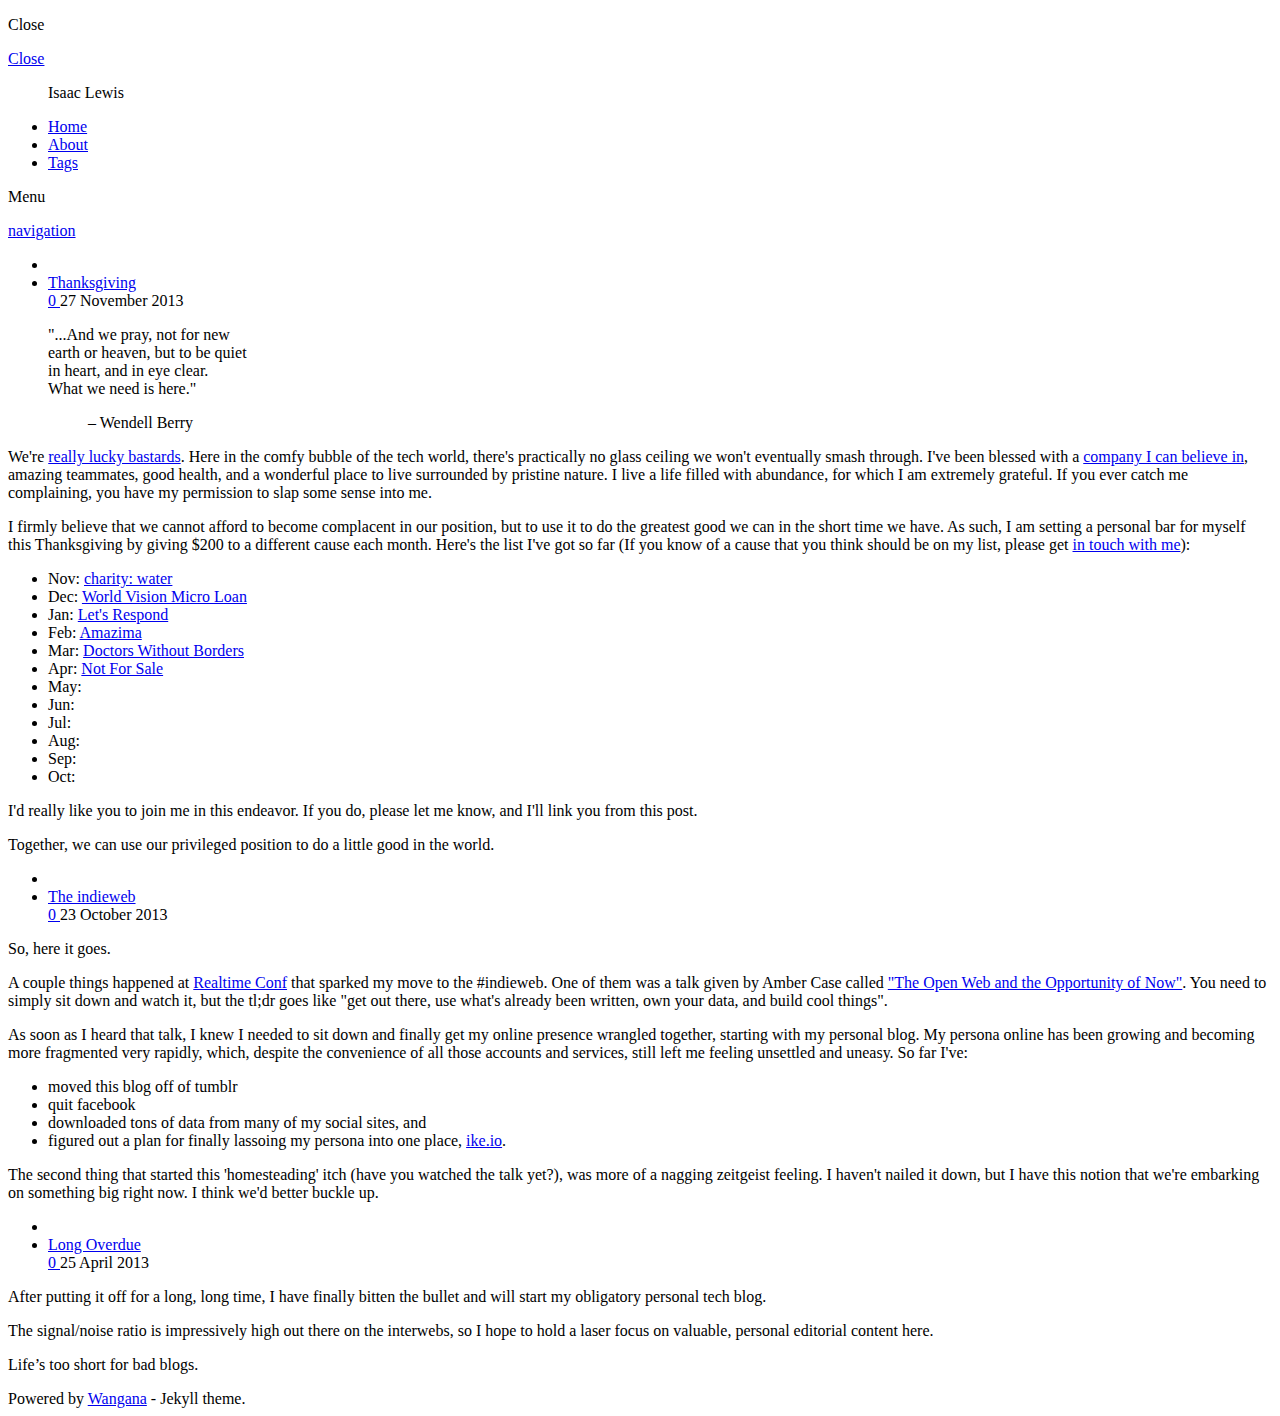
==== index.html @ d71d5606 "initial blog commit" ====
<!DOCTYPE html>
<html lang="en">
    <head>
        <meta charset="utf-8">
        <meta http-equiv="X-UA-Compatible" content="IE=edge,chrome=1">
        <title>Ike.io </title>
        <meta name="viewport" content="width=device-width, initial-scale=1">
        <link rel="alternate" type="application/atom+xml" title="Ike.io" href="http://ike.io/feed.xml">

        <meta name="description" content="nadjetey's blog on wangana - jekyll theme" />

        
        <meta name="keywords" content="nadjetey, jekyll, wangana">
        

        <link rel="icon" type="image/png" href="http://ike.io/favicon.png">

        <!-- Custom CSS -->
        <link rel="stylesheet" href="/assets/css/main.css">
        <link href='http://fonts.googleapis.com/css?family=Poly:400,400italic' rel='stylesheet' type='text/css'>

        <!-- JQuery -->
        <script src="http://ike.io/assets/js/jquery-1.10.2.js"></script>

        <!-- HTML5 Shim and Respond.js IE8 support of HTML5 elements and media queries -->
        <!-- WARNING: Respond.js doesn't work if you view the page via file:// -->
        <!--[if lt IE 9]>
          <script src="https://oss.maxcdn.com/libs/html5shiv/3.7.0/html5shiv.js"></script>
          <script src="https://oss.maxcdn.com/libs/respond.js/1.4.2/respond.min.js"></script>
        <![endif]-->
    </head>
<body>

<main id="main">
    <span class="statusbar"></span>

    <!-- Wrap all page content here -->
    <div id="wrap">
        <div id="main-content" class="container">
            <div class="row row-offcanvas row-offcanvas-left">
                <!-- side bar -->
                <nav id="nav" role="navigation" class="col-sm-2 sidebar-offcanvas">
                    <header id="menu" role="banner">
                        <p class="menu-title">Close</p>
                        <a href="#nav" class="close-btn">Close</a>
                    </header>

                    <ul class="sidebar" >
                        <div class="top-nav">
                            <span>
                                <a class="link" href="https://twitter.com/_crossdiver">
                                    <i class="fa fa-twitter"></i>
                                </a>
                                <a class="link" href="https://github.com/ike">
                                    <i class="fa fa-github-square"></i>
                                </a>
                                <a class="link" href="http://ike.io/feed.xml">
                                    <i class="fa fa-rss"></i>
                                </a>
                            </span>
                        </div>
                        <p class="separator">Isaac Lewis</p>
                        <li><a href="/">Home</a></li>
                        <li><a href="http://ike.io/about.html">About</a></li>
                        <li><a href="http://ike.io/tags.html">Tags</a></li>
                    </ul>
                </nav>
                <header id="menu" role="banner">
                    <p class="menu-title">Menu</p>
                    <a href="#nav" class="menu-btn">navigation</a>
                </header>
                <!-- Content -->
                <div class="content col-sm-10">
                    <div class="row">
                        <div class="col-sm-12">
    <div class="posts">
        
        <div class="post-li">
            <div class="col-sm-8">
                <ul class="postlist-block">
                    <li>
                    <li><a class="postlist-title" href="/2013/thanksgiving/">Thanksgiving</a></li>
                    
                        <a class="postlist-meta pull-right comments-meta" href="/2013/thanksgiving/#disqus_thread">0 <i class="fa fa-comments-o fa-lg"></i></a></li>
                        <time class="timeago postlist-meta" datetime="Wednesday 27 November 2013">27 November 2013</time>
                    
                </ul>
            </div>

            <div class="col-sm-12">
                <blockquote>
<p>&quot;...And we pray, not for new<br>
earth or heaven, but to be quiet<br>
in heart, and in eye clear.<br>
What we need is here.&quot;  </p>

<blockquote>
<p>– Wendell Berry</p>
</blockquote>
</blockquote>

<p>We&#39;re <a href="https://vimeo.com/52639927">really lucky bastards</a>. Here in the comfy bubble of the tech world, there&#39;s practically no glass ceiling we won&#39;t eventually smash through. I&#39;ve been blessed with a <a href="http://andyet.com">company I can believe in</a>, amazing teammates, good health, and a wonderful place to live surrounded by pristine nature. I live a life filled with abundance, for which I am extremely grateful. If you ever catch me complaining, you have my permission to slap some sense into me.</p>

<p>I firmly believe that we cannot afford to become complacent in our position, but to use it to do the greatest good we can in the short time we have. As such, I am setting a personal bar for myself this Thanksgiving by giving $200 to a different cause each month. Here&#39;s the list I&#39;ve got so far (If you know of a cause that you think should be on my list, please get <a href="/">in touch with me</a>):</p>

<ul>
<li>Nov: <a href="http://www.charitywater.org/">charity: water</a></li>
<li>Dec: <a href="http://donate.worldvision.org/OA_HTML/xxwv2MicroLoan.jsp?go=micro&amp;">World Vision Micro Loan</a></li>
<li>Jan: <a href="http://www.letsrespond.com/">Let&#39;s Respond</a></li>
<li>Feb: <a href="http://www.amazima.org/">Amazima</a></li>
<li>Mar: <a href="http://www.doctorswithoutborders.org/">Doctors Without Borders</a></li>
<li>Apr: <a href="http://www.notforsalecampaign.org/">Not For Sale</a></li>
<li>May:</li>
<li>Jun:</li>
<li>Jul:</li>
<li>Aug:</li>
<li>Sep:</li>
<li>Oct:</li>
</ul>

<p>I&#39;d really like you to join me in this endeavor. If you do, please let me know, and I&#39;ll link you from this post.</p>

<p>Together, we can use our privileged position to do a little good in the world.</p>

            </div>
        </div>
        
        <div class="post-li">
            <div class="col-sm-8">
                <ul class="postlist-block">
                    <li>
                    <li><a class="postlist-title" href="/2013/the-indieweb/">The indieweb</a></li>
                    
                        <a class="postlist-meta pull-right comments-meta" href="/2013/the-indieweb/#disqus_thread">0 <i class="fa fa-comments-o fa-lg"></i></a></li>
                        <time class="timeago postlist-meta" datetime="Wednesday 23 October 2013">23 October 2013</time>
                    
                </ul>
            </div>

            <div class="col-sm-12">
                <p>So, here it goes.</p>

<p>A couple things happened at <a href="http://realtimeconf.com">Realtime Conf</a> that sparked my move to the #indieweb. One of them was a talk given by Amber Case called <a href="http://caseorganic.com/notes/2013/10/22/2/realtimeconf-indieweb-ownyourdata">&quot;The Open Web and the Opportunity of Now&quot;</a>. You need to simply sit down and watch it, but the tl;dr goes like &quot;get out there, use what&#39;s already been written, own your data, and build cool things&quot;.</p>

<p>As soon as I heard that talk, I knew I needed to sit down and finally get my online presence wrangled together, starting with my personal blog. My persona online has been growing and becoming more fragmented very rapidly, which, despite the convenience of all those accounts and services, still left me feeling unsettled and uneasy. So far I&#39;ve:</p>

<ul>
<li>moved this blog off of tumblr</li>
<li>quit facebook</li>
<li>downloaded tons of data from many of my social sites, and</li>
<li>figured out a plan for finally lassoing my persona into one place, <a href="http://ike.io">ike.io</a>.</li>
</ul>

<p>The second thing that started this &#39;homesteading&#39; itch (have you watched the talk yet?), was more of a nagging zeitgeist feeling. I haven&#39;t nailed it down, but I have this notion that we&#39;re embarking on something big right now. I think we&#39;d better buckle up.</p>

            </div>
        </div>
        
        <div class="post-li">
            <div class="col-sm-8">
                <ul class="postlist-block">
                    <li>
                    <li><a class="postlist-title" href="/2013/long-overdue/">Long Overdue</a></li>
                    
                        <a class="postlist-meta pull-right comments-meta" href="/2013/long-overdue/#disqus_thread">0 <i class="fa fa-comments-o fa-lg"></i></a></li>
                        <time class="timeago postlist-meta" datetime="Thursday 25 April 2013">25 April 2013</time>
                    
                </ul>
            </div>

            <div class="col-sm-12">
                <p>After putting it off for a long, long time, I have finally bitten the bullet and will start my obligatory personal tech blog.</p>

<p>The signal/noise ratio is impressively high out there on the interwebs, so I hope to hold a laser focus on valuable, personal editorial content here.</p>

<p>Life’s too short for bad blogs.</p>

            </div>
        </div>
        
    </div>
</div>

<script>
    $(".post-li .postlist-detail-indicator").click(function() {
        var preview = $(this);
        preview.text(preview.text()=='Expand +'?'Collapse -':'Expand +');

        $(this).closest(".post-li").find(".postlist-detail").toggle("slow", function() {});
    });
</script>
                    </div>
                </div>
            </div>
        </div>
        <footer class="footer text-center postlist-meta">
            Powered by <a class="link" href="https://github.com/nadjetey/wangana">Wangana</a> - Jekyll theme.
        </footer>
    </div>
</main>
        <!-- Other JavaScripts -->
<script src="http://ike.io/assets/js/bootstrap.min.js"></script>      
<script>  
    (function(i, s, o, g, r, a, m) {
    i['GoogleAnalyticsObject'] = r;
    i[r] = i[r] || function() {
        (i[r].q = i[r].q || []).push(arguments)
    }, i[r].l = 1 * new Date();
    a = s.createElement(o),
            m = s.getElementsByTagName(o)[0];
    a.async = 1;
    a.src = g;
    m.parentNode.insertBefore(a, m)
})(window, document, 'script', '//www.google-analytics.com/analytics.js', 'ga');

ga('create', '', '');
ga('send', 'pageview');
    


/* * * CONFIGURATION VARIABLES: EDIT BEFORE PASTING INTO YOUR WEBPAGE * * */
var disqus_shortname = 'ike-io'; // required: replace example with your forum shortname

/* * * DON'T EDIT BELOW THIS LINE * * */
(function () {
    var s = document.createElement('script'); s.async = true;
    s.type = 'text/javascript';
    s.src = '//' + disqus_shortname + '.disqus.com/count.js';
    (document.getElementsByTagName('HEAD')[0] || document.getElementsByTagName('BODY')[0]).appendChild(s);
}());
    $(document).ready(function() {
    $('.menu-btn').click(function() {
        $('.row-offcanvas').toggleClass('active');
    });
    $('.close-btn').click(function() {
        $('.row-offcanvas').toggleClass('active');
    });
});
</script>       

    </body>
</html>
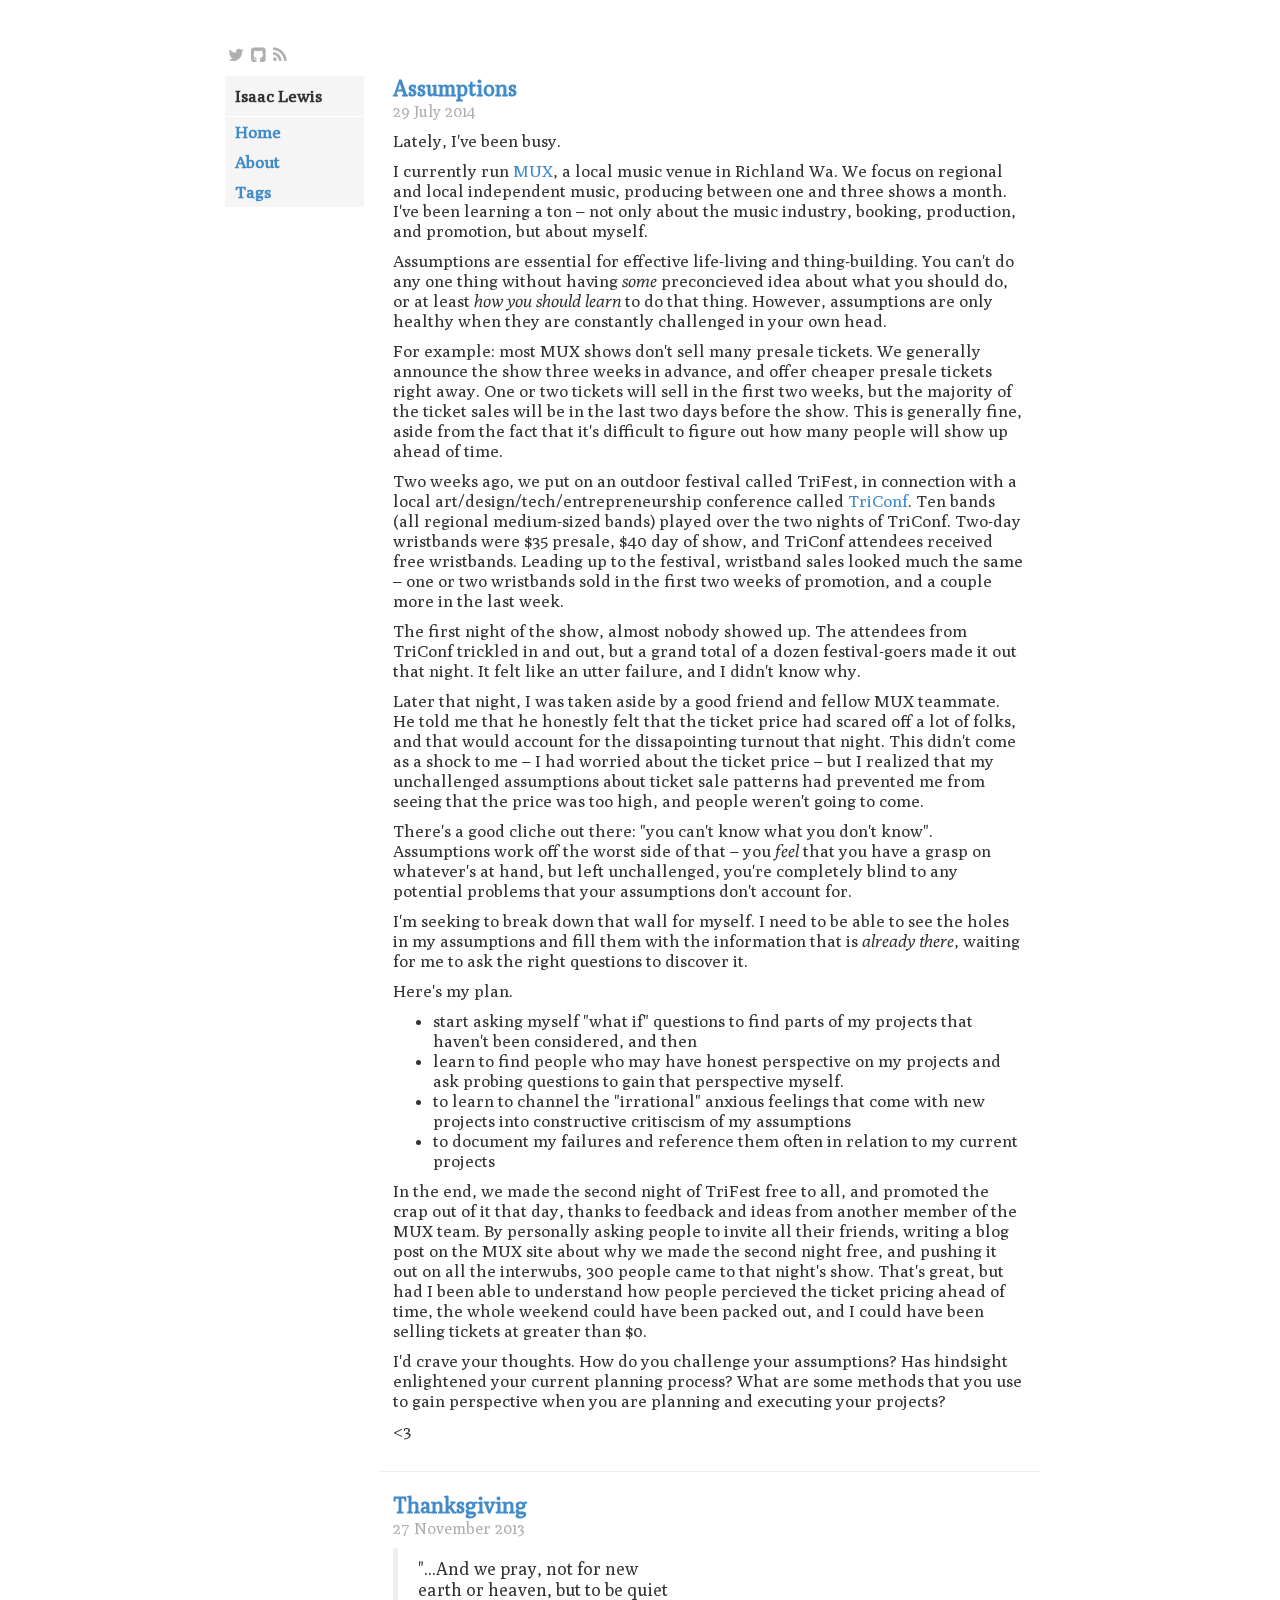
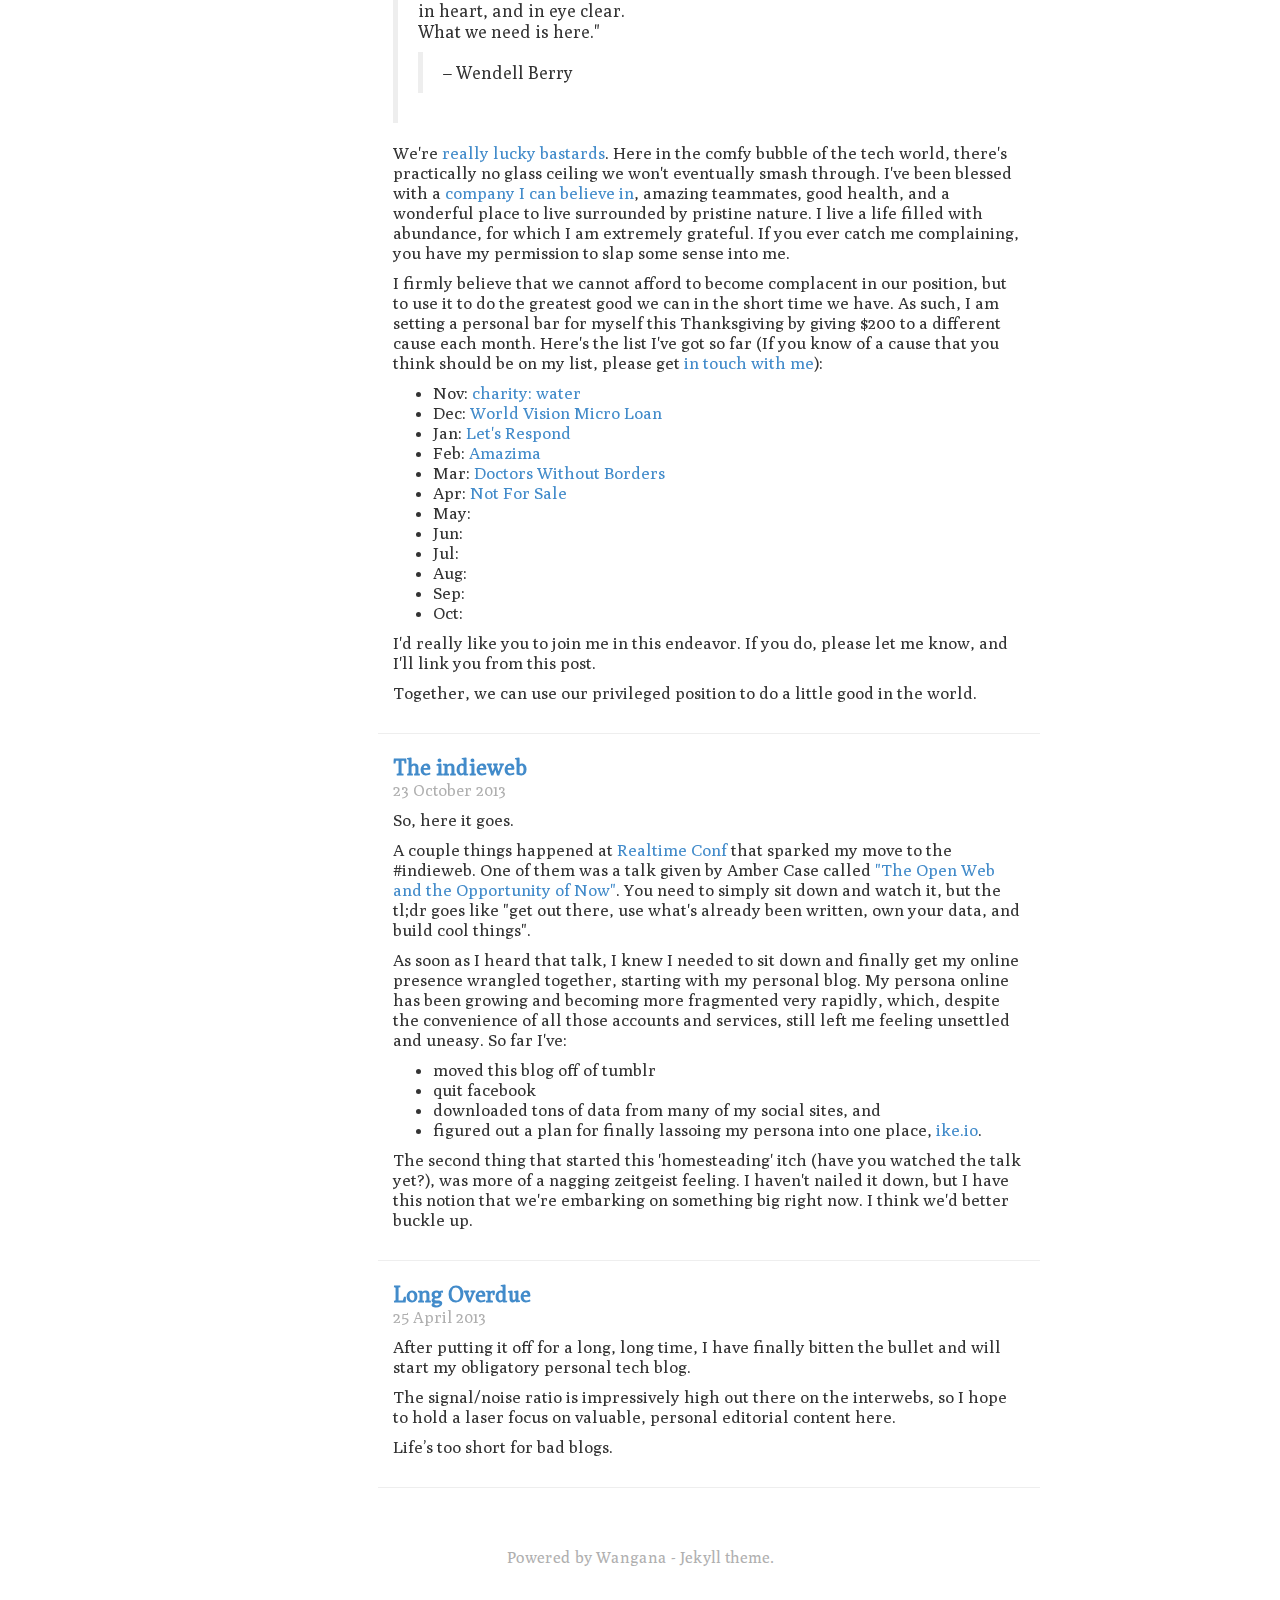
==== commit e1bbe571: "assumptions post; comments" ====
--- a/index.html
+++ b/index.html
@@ -79,6 +79,55 @@
             <div class="col-sm-8">
                 <ul class="postlist-block">
                     <li>
+                    <li><a class="postlist-title" href="/2014/challenging-our-assumptions/">Assumptions</a></li>
+                    
+                        <a class="postlist-meta pull-right comments-meta" href="/2014/challenging-our-assumptions/#disqus_thread">0 <i class="fa fa-comments-o fa-lg"></i></a></li>
+                        <time class="timeago postlist-meta" datetime="Tuesday 29 July 2014">29 July 2014</time>
+                    
+                </ul>
+            </div>
+
+            <div class="col-sm-12">
+                <p>Lately, I&#39;ve been busy.</p>
+
+<p>I currently run <a href="http://mux.tc">MUX</a>, a local music venue in Richland Wa. We focus on regional and local independent music, producing between one and three shows a month. I&#39;ve been learning a ton – not only about the music industry, booking, production, and promotion, but about myself. </p>
+
+<p>Assumptions are essential for effective life-living and thing-building. You can&#39;t do any one thing without having <em>some</em> preconcieved idea about what you should do, or at least <em>how you should learn</em> to do that thing. However, assumptions are only healthy when they are constantly challenged in your own head. </p>
+
+<p>For example: most MUX shows don&#39;t sell many presale tickets. We generally announce the show three weeks in advance, and offer cheaper presale tickets right away. One or two tickets will sell in the first two weeks, but the majority of the ticket sales will be in the last two days before the show. This is generally fine, aside from the fact that it&#39;s difficult to figure out how many people will show up ahead of time.</p>
+
+<p>Two weeks ago, we put on an outdoor festival called TriFest, in connection with a local art/design/tech/entrepreneurship conference called <a href="http://triconf.com">TriConf</a>. Ten bands (all regional medium-sized bands) played over the two nights of TriConf. Two-day wristbands were $35 presale, $40 day of show, and TriConf attendees received free wristbands. Leading up to the festival, wristband sales looked much the same – one or two wristbands sold in the first two weeks of promotion, and a couple more in the last week.</p>
+
+<p>The first night of the show, almost nobody showed up. The attendees from TriConf trickled in and out, but a grand total of a dozen festival-goers made it out that night. It felt like an utter failure, and I didn&#39;t know why.</p>
+
+<p>Later that night, I was taken aside by a good friend and fellow MUX teammate. He told me that he honestly felt that the ticket price had scared off a lot of folks, and that would account for the dissapointing turnout that night. This didn&#39;t come as a shock to me – I had worried about the ticket price – but I realized that my unchallenged assumptions about ticket sale patterns had prevented me from seeing that the price was too high, and people weren&#39;t going to come.</p>
+
+<p>There&#39;s a good cliche out there: &quot;you can&#39;t know what you don&#39;t know&quot;. Assumptions work off the worst side of that – you <em>feel</em> that you have a grasp on whatever&#39;s at hand, but left unchallenged, you&#39;re completely blind to any potential problems that your assumptions don&#39;t account for.</p>
+
+<p>I&#39;m seeking to break down that wall for myself. I need to be able to see the holes in my assumptions and fill them with the information that is <em>already there</em>, waiting for me to ask the right questions to discover it.</p>
+
+<p>Here&#39;s my plan.</p>
+
+<ul>
+<li>start asking myself &quot;what if&quot; questions to find parts of my projects that haven&#39;t been considered, and then</li>
+<li>learn to find people who may have honest perspective on my projects and ask probing questions to gain that perspective myself.</li>
+<li>to learn to channel the &quot;irrational&quot; anxious feelings that come with new projects into constructive critiscism of my assumptions</li>
+<li>to document my failures and reference them often in relation to my current projects</li>
+</ul>
+
+<p>In the end, we made the second night of TriFest free to all, and promoted the crap out of it that day, thanks to feedback and ideas from another member of the MUX team. By personally asking people to invite all their friends, writing a blog post on the MUX site about why we made the second night free, and pushing it out on all the interwubs, 300 people came to that night&#39;s show. That&#39;s great, but had I been able to understand how people percieved the ticket pricing ahead of time, the whole weekend could have been packed out, and I could have been selling tickets at greater than $0.</p>
+
+<p>I&#39;d crave your thoughts. How do you challenge your assumptions? Has hindsight enlightened your current planning process? What are some methods that you use to gain perspective when you are planning and executing your projects?</p>
+
+<p>&lt;3</p>
+
+            </div>
+        </div>
+        
+        <div class="post-li">
+            <div class="col-sm-8">
+                <ul class="postlist-block">
+                    <li>
                     <li><a class="postlist-title" href="/2013/thanksgiving/">Thanksgiving</a></li>
                     
                         <a class="postlist-meta pull-right comments-meta" href="/2013/thanksgiving/#disqus_thread">0 <i class="fa fa-comments-o fa-lg"></i></a></li>
--- a/assets/css/main.css
+++ b/assets/css/main.css
@@ -0,0 +1,6646 @@
+/* configurations */
+/* IMPORT CSS FILES */
+#main {
+  position: relative; }
+
+#main-content {
+  min-height: 600px; }
+
+#wrap {
+  min-height: 100%;
+  height: auto;
+  margin: 0 auto -70px;
+  padding: 0;
+  position: relative; }
+  #wrap .container {
+    max-width: 800px !important;
+    padding: 75px 0 60px; }
+
+.sidebar {
+  position: fixed;
+  min-width: 139px;
+  padding: 0 !important; }
+  .sidebar a {
+    font-weight: 700 !important; }
+  .sidebar li {
+    list-style-type: none;
+    display: block;
+    background: whitesmoke;
+    margin: 0;
+    padding: 5px 10px; }
+
+body {
+  color: #000;
+  font: 17px Poly, 'Helvetica Neue', Helvetica, serif, Arial !important; }
+
+.footer {
+  height: 60px; }
+
+#nav {
+  padding: 0 !important; }
+  #nav .separator {
+    color: #333333 !important;
+    font-weight: 700 !important;
+    margin-bottom: 1px;
+    margin-top: 1px;
+    background: whitesmoke;
+    padding: 10px 0 10px 10px; }
+
+@media (max-width: 768px) {
+  #wrap > .container {
+    padding: 0 0 20px;
+    overflow: hidden; }
+
+  #wrap > .container > .row {
+    margin: 0; }
+
+  .content {
+    min-height: 400px !important;
+    margin-top: 20px;
+    width: 100% !important; }
+
+  .post-li > div {
+    width: 100% !important; }
+
+  #menu {
+    display: block;
+    color: white !important;
+    font-weight: 700 !important;
+    margin-top: 1px;
+    background: #333;
+    padding: 10px 0 10px 10px;
+    position: relative; }
+
+  .menu-btn, .close-btn {
+    position: absolute;
+    top: 0.4em;
+    left: 1.875em;
+    display: block;
+    width: 2.625em;
+    height: 2.25em;
+    padding: 0;
+    border: 0;
+    outline: none;
+    background-size: 1.875em 1.5em;
+    overflow: hidden;
+    white-space: nowrap;
+    text-indent: 100%; }
+
+  .menu-btn {
+    background: #333333 url("/assets/fonts/nav-icon.png") left center no-repeat; }
+
+  .close-btn {
+    background: #333333 url("/assets/fonts/close-btn.png") left center no-repeat; }
+
+  .menu-title {
+    text-align: center;
+    font-size: 25px;
+    margin: 0; }
+
+  #nav {
+    height: 100%;
+    background: whitesmoke;
+    position: absolute;
+    z-index: 1200; }
+
+  .sidebar {
+    margin-left: 1.875em; }
+
+  .row-offcanvas {
+    position: relative;
+    -webkit-transition: all 0.5s ease-out;
+    -moz-transition: all 0.5s ease-out;
+    transition: all 0.5s ease-out; }
+
+  .row-offcanvas-left .sidebar-offcanvas {
+    position: absolute;
+    top: 0;
+    left: -70%; }
+
+  .row-offcanvas-left.active {
+    left: 70%; }
+
+  .sidebar-offcanvas {
+    position: absolute;
+    top: 0;
+    width: 70% !important; }
+
+  .postlist-meta li {
+    display: inline; }
+
+  .hide-on-phone {
+    display: none; }
+
+  .comments-meta {
+    display: block; } }
+@media (max-width: 480px) {
+  #menu .menu-title, .page-nav {
+    display: none; }
+
+  #menu {
+    height: 50px; }
+
+  #search {
+    position: relative;
+    top: 40px;
+    left: 30% !important;
+    padding: 0 30px;
+    width: 100%; }
+
+  .leaders {
+    padding-left: 15px; }
+
+  .leaders .leaders-left, .leaders .leaders-right {
+    width: 100%; }
+
+  .results li {
+    padding-bottom: 10px !important; } }
+.statusbar {
+  top: 0;
+  position: fixed;
+  background-color: #eb5e29;
+  height: 2px;
+  z-index: 20; }
+
+.goto-top {
+  font-size: 15px !important;
+  cursor: pointer;
+  margin: 1px 0; }
+  .goto-top:hover, .goto-top:focus {
+    background: whitesmoke; }
+
+.link {
+  color: #afafaf;
+  min-width: 139px; }
+  .link:hover, .link:focus {
+    text-decoration: none;
+    color: #333333; }
+
+.top-nav {
+  line-height: 40px;
+  background-color: white;
+  font-weight: 700 !important;
+  top: -40px;
+  position: absolute; }
+  .top-nav span a {
+    padding-left: 3px; }
+
+pre {
+  border: none !important;
+  border-radius: 0px !important; }
+
+#search {
+  position: absolute;
+  left: 25%;
+  width: 70%;
+  z-index: 100; }
+
+#searchbox {
+  font-size: 22px;
+  display: block;
+  width: 100%;
+  border: none;
+  border-radius: 0;
+  border-bottom: 1px solid #aaa;
+  outline: none;
+  background: none;
+  margin: 0;
+  padding: .1em 0 1px; }
+
+.icon-remove-sign {
+  cursor: pointer;
+  position: absolute;
+  top: 0;
+  width: 34px;
+  height: 34px;
+  line-height: 34px;
+  text-align: center;
+  right: 0;
+  display: block; }
+
+.post-li {
+  position: relative;
+  overflow: hidden;
+  border-bottom: 1px solid #eee;
+  padding: 20px 0 20px; }
+
+.leaders {
+  overflow: hidden; }
+  .leaders i {
+    color: #333; }
+  .leaders li:after {
+    content: "";
+    display: block;
+    overflow: hidden;
+    height: 1em;
+    border-bottom: 2px dotted; }
+  .leaders .leaders-left {
+    float: left;
+    margin: 0;
+    padding: 0 .2em 0 0;
+    cursor: pointer; }
+  .leaders .leaders-right {
+    float: right;
+    margin: 0;
+    padding: 0 0 0 .2em;
+    cursor: pointer; }
+
+.postlist-title {
+  font-size: 22px;
+  font-weight: 700; }
+
+.page-title {
+  font-size: 31px;
+  font-weight: 700;
+  padding: 0 0 0 15px; }
+
+.post {
+  position: relative;
+  overflow: hidden;
+  padding: 20px 15px 0; }
+
+.post > .container,
+#wrap > .container {
+  padding: 75px 0 60px; }
+
+.post-comments {
+  border-top: 2px solid #000; }
+
+.post-header {
+  width: 100%;
+  text-align: center;
+  line-height: 37px;
+  font-weight: 700;
+  margin: 0 0 20px;
+  padding: 0 0 5px; }
+
+.post-title {
+  font-size: 32px;
+  font-weight: 700; }
+
+.postlist-block {
+  list-style: none;
+  padding: 0; }
+
+.postlist-detail {
+  display: none; }
+
+.postlist-meta,
+.postlist-meta a {
+  font-size: 16px;
+  color: #afafaf; }
+
+.posts {
+  margin-top: -20px; }
+
+.results li {
+  padding: 20px 0 0; }
+
+.signoff {
+  margin-top: 60px;
+  background: whitesmoke;
+  padding: 20px; }
+
+.tags,
+.tag-pages {
+  margin: 25px 0; }
+
+.tags-contaier,
+.projects-container {
+  margin: 20px 0 0; }
+
+#menu,
+.comments-meta {
+  display: none; }
+
+.highlight .hll {
+  background-color: #ffffcc; }
+
+.highlight {
+  background: #ffffff; }
+
+.highlight .c {
+  color: green; }
+
+/* Comment */
+.highlight .err {
+  border: 1px solid red; }
+
+/* Error */
+.highlight .k {
+  color: blue; }
+
+/* Keyword */
+.highlight .cm {
+  color: green; }
+
+/* Comment.Multiline */
+.highlight .cp {
+  color: blue; }
+
+/* Comment.Preproc */
+.highlight .c1 {
+  color: green; }
+
+/* Comment.Single */
+.highlight .cs {
+  color: green; }
+
+/* Comment.Special */
+.highlight .ge {
+  font-style: italic; }
+
+/* Generic.Emph */
+.highlight .gh {
+  font-weight: bold; }
+
+/* Generic.Heading */
+.highlight .gp {
+  font-weight: bold; }
+
+/* Generic.Prompt */
+.highlight .gs {
+  font-weight: bold; }
+
+/* Generic.Strong */
+.highlight .gu {
+  font-weight: bold; }
+
+/* Generic.Subheading */
+.highlight .kc {
+  color: blue; }
+
+/* Keyword.Constant */
+.highlight .kd {
+  color: blue; }
+
+/* Keyword.Declaration */
+.highlight .kn {
+  color: blue; }
+
+/* Keyword.Namespace */
+.highlight .kp {
+  color: blue; }
+
+/* Keyword.Pseudo */
+.highlight .kr {
+  color: blue; }
+
+/* Keyword.Reserved */
+.highlight .kt {
+  color: #2b91af; }
+
+/* Keyword.Type */
+.highlight .s {
+  color: #a31515; }
+
+/* Literal.String */
+.highlight .nc {
+  color: #2b91af; }
+
+/* Name.Class */
+.highlight .ow {
+  color: blue; }
+
+/* Operator.Word */
+.highlight .sb {
+  color: #a31515; }
+
+/* Literal.String.Backtick */
+.highlight .sc {
+  color: #a31515; }
+
+/* Literal.String.Char */
+.highlight .sd {
+  color: #a31515; }
+
+/* Literal.String.Doc */
+.highlight .s2 {
+  color: #a31515; }
+
+/* Literal.String.Double */
+.highlight .se {
+  color: #a31515; }
+
+/* Literal.String.Escape */
+.highlight .sh {
+  color: #a31515; }
+
+/* Literal.String.Heredoc */
+.highlight .si {
+  color: #a31515; }
+
+/* Literal.String.Interpol */
+.highlight .sx {
+  color: #a31515; }
+
+/* Literal.String.Other */
+.highlight .sr {
+  color: #a31515; }
+
+/* Literal.String.Regex */
+.highlight .s1 {
+  color: #a31515; }
+
+/* Literal.String.Single */
+.highlight .ss {
+  color: #a31515; }
+
+/* Literal.String.Symbol */
+/*
+ * Bootstrap v3.1.0 (http://getbootstrap.com)
+ * Copyright 2011-2014 Twitter, Inc.
+ * Licensed under MIT (https://github.com/twbs/bootstrap/blob/master/LICENSE)
+ */
+/* normalize.css v3.0.0 | MIT License | git.io/normalize */
+html {
+  font-family: sans-serif;
+  -ms-text-size-adjust: 100%;
+  -webkit-text-size-adjust: 100%; }
+
+body {
+  margin: 0; }
+
+article, aside, details, figcaption, figure, footer, header, hgroup, main, nav, section, summary {
+  display: block; }
+
+audio, canvas, progress, video {
+  display: inline-block;
+  vertical-align: baseline; }
+
+audio:not([controls]) {
+  display: none;
+  height: 0; }
+
+[hidden], template {
+  display: none; }
+
+a {
+  background: 0 0; }
+
+a:active, a:hover {
+  outline: 0; }
+
+abbr[title] {
+  border-bottom: 1px dotted; }
+
+b, strong {
+  font-weight: 700; }
+
+dfn {
+  font-style: italic; }
+
+h1 {
+  font-size: 2em;
+  margin: .67em 0; }
+
+mark {
+  background: #ff0;
+  color: #000; }
+
+small {
+  font-size: 80%; }
+
+sub, sup {
+  font-size: 75%;
+  line-height: 0;
+  position: relative;
+  vertical-align: baseline; }
+
+sup {
+  top: -.5em; }
+
+sub {
+  bottom: -.25em; }
+
+img {
+  border: 0; }
+
+svg:not(:root) {
+  overflow: hidden; }
+
+figure {
+  margin: 1em 40px; }
+
+hr {
+  -moz-box-sizing: content-box;
+  box-sizing: content-box;
+  height: 0; }
+
+pre {
+  overflow: auto; }
+
+code, kbd, pre, samp {
+  font-family: monospace,monospace;
+  font-size: 1em; }
+
+button, input, optgroup, select, textarea {
+  color: inherit;
+  font: inherit;
+  margin: 0; }
+
+button {
+  overflow: visible; }
+
+button, select {
+  text-transform: none; }
+
+button, html input[type=button], input[type=reset], input[type=submit] {
+  -webkit-appearance: button;
+  cursor: pointer; }
+
+button[disabled], html input[disabled] {
+  cursor: default; }
+
+button::-moz-focus-inner, input::-moz-focus-inner {
+  border: 0;
+  padding: 0; }
+
+input {
+  line-height: normal; }
+
+input[type=checkbox], input[type=radio] {
+  box-sizing: border-box;
+  padding: 0; }
+
+input[type=number]::-webkit-inner-spin-button, input[type=number]::-webkit-outer-spin-button {
+  height: auto; }
+
+input[type=search] {
+  -webkit-appearance: textfield;
+  -moz-box-sizing: content-box;
+  -webkit-box-sizing: content-box;
+  box-sizing: content-box; }
+
+input[type=search]::-webkit-search-cancel-button, input[type=search]::-webkit-search-decoration {
+  -webkit-appearance: none; }
+
+fieldset {
+  border: 1px solid silver;
+  margin: 0 2px;
+  padding: .35em .625em .75em; }
+
+legend {
+  border: 0;
+  padding: 0; }
+
+textarea {
+  overflow: auto; }
+
+optgroup {
+  font-weight: 700; }
+
+table {
+  border-collapse: collapse;
+  border-spacing: 0; }
+
+td, th {
+  padding: 0; }
+
+@media print {
+  * {
+    text-shadow: none !important;
+    color: black !important;
+    background: transparent !important;
+    box-shadow: none !important; }
+
+  a, a:visited {
+    text-decoration: underline; }
+
+  a[href]:after {
+    content: " (" attr(href) ")"; }
+
+  abbr[title]:after {
+    content: " (" attr(title) ")"; }
+
+  a[href^="javascript:"]:after, a[href^="#"]:after {
+    content: ""; }
+
+  pre, blockquote {
+    border: 1px solid #999;
+    page-break-inside: avoid; }
+
+  thead {
+    display: table-header-group; }
+
+  tr, img {
+    page-break-inside: avoid; }
+
+  img {
+    max-width: 100% !important; }
+
+  p, h2, h3 {
+    orphans: 3;
+    widows: 3; }
+
+  h2, h3 {
+    page-break-after: avoid; }
+
+  select {
+    background: white !important; }
+
+  .navbar {
+    display: none; }
+
+  .table td, .table th {
+    background-color: white !important; }
+
+  .btn > .caret, .dropup > .btn > .caret {
+    border-top-color: black !important; }
+
+  .label {
+    border: 1px solid #000; }
+
+  .table {
+    border-collapse: collapse !important; }
+
+  .table-bordered th, .table-bordered td {
+    border: 1px solid #dddddd !important; } }
+* {
+  -webkit-box-sizing: border-box;
+  -moz-box-sizing: border-box;
+  box-sizing: border-box; }
+
+:before, :after {
+  -webkit-box-sizing: border-box;
+  -moz-box-sizing: border-box;
+  box-sizing: border-box; }
+
+html {
+  font-size: 62.5%;
+  -webkit-tap-highlight-color: rgba(0, 0, 0, 0); }
+
+body {
+  font-family: "Helvetica Neue",Helvetica,Arial,sans-serif;
+  font-size: 14px;
+  line-height: 1.428571429;
+  color: #333;
+  background-color: #fff; }
+
+input, button, select, textarea {
+  font-family: inherit;
+  font-size: inherit;
+  line-height: inherit; }
+
+a {
+  color: #428bca;
+  text-decoration: none; }
+
+a:hover, a:focus {
+  color: #2a6496;
+  text-decoration: underline; }
+
+a:focus {
+  outline: thin dotted;
+  outline: 5px auto -webkit-focus-ring-color;
+  outline-offset: -2px; }
+
+figure {
+  margin: 0; }
+
+img {
+  vertical-align: middle; }
+
+.img-responsive {
+  display: block;
+  max-width: 100%;
+  height: auto; }
+
+.img-rounded {
+  border-radius: 6px; }
+
+.img-thumbnail {
+  padding: 4px;
+  line-height: 1.428571429;
+  background-color: #fff;
+  border: 1px solid #ddd;
+  border-radius: 4px;
+  -webkit-transition: all .2s ease-in-out;
+  transition: all .2s ease-in-out;
+  display: inline-block;
+  max-width: 100%;
+  height: auto; }
+
+.img-circle {
+  border-radius: 50%; }
+
+hr {
+  margin-top: 20px;
+  margin-bottom: 20px;
+  border: 0;
+  border-top: 1px solid #eee; }
+
+.sr-only {
+  position: absolute;
+  width: 1px;
+  height: 1px;
+  margin: -1px;
+  padding: 0;
+  overflow: hidden;
+  clip: rect(0, 0, 0, 0);
+  border: 0; }
+
+h1, h2, h3, h4, h5, h6, .h1, .h2, .h3, .h4, .h5, .h6 {
+  font-family: inherit;
+  font-weight: 500;
+  line-height: 1.1;
+  color: inherit; }
+
+h1 small, h2 small, h3 small, h4 small, h5 small, h6 small, .h1 small, .h2 small, .h3 small, .h4 small, .h5 small, .h6 small, h1 .small, h2 .small, h3 .small, h4 .small, h5 .small, h6 .small, .h1 .small, .h2 .small, .h3 .small, .h4 .small, .h5 .small, .h6 .small {
+  font-weight: 400;
+  line-height: 1;
+  color: #999; }
+
+h1, .h1, h2, .h2, h3, .h3 {
+  margin-top: 20px;
+  margin-bottom: 10px; }
+
+h1 small, .h1 small, h2 small, .h2 small, h3 small, .h3 small, h1 .small, .h1 .small, h2 .small, .h2 .small, h3 .small, .h3 .small {
+  font-size: 65%; }
+
+h4, .h4, h5, .h5, h6, .h6 {
+  margin-top: 10px;
+  margin-bottom: 10px; }
+
+h4 small, .h4 small, h5 small, .h5 small, h6 small, .h6 small, h4 .small, .h4 .small, h5 .small, .h5 .small, h6 .small, .h6 .small {
+  font-size: 75%; }
+
+h1, .h1 {
+  font-size: 36px; }
+
+h2, .h2 {
+  font-size: 30px; }
+
+h3, .h3 {
+  font-size: 24px; }
+
+h4, .h4 {
+  font-size: 18px; }
+
+h5, .h5 {
+  font-size: 14px; }
+
+h6, .h6 {
+  font-size: 12px; }
+
+p {
+  margin: 0 0 10px; }
+
+.lead {
+  margin-bottom: 20px;
+  font-size: 16px;
+  font-weight: 200;
+  line-height: 1.4; }
+
+@media (min-width: 768px) {
+  .lead {
+    font-size: 21px; } }
+small, .small {
+  font-size: 85%; }
+
+cite {
+  font-style: normal; }
+
+.text-left {
+  text-align: left; }
+
+.text-right {
+  text-align: right; }
+
+.text-center {
+  text-align: center; }
+
+.text-justify {
+  text-align: justify; }
+
+.text-muted {
+  color: #999; }
+
+.text-primary {
+  color: #428bca; }
+
+a.text-primary:hover {
+  color: #3071a9; }
+
+.text-success {
+  color: #3c763d; }
+
+a.text-success:hover {
+  color: #2b542c; }
+
+.text-info {
+  color: #31708f; }
+
+a.text-info:hover {
+  color: #245269; }
+
+.text-warning {
+  color: #8a6d3b; }
+
+a.text-warning:hover {
+  color: #66512c; }
+
+.text-danger {
+  color: #a94442; }
+
+a.text-danger:hover {
+  color: #843534; }
+
+.bg-primary {
+  color: #fff;
+  background-color: #428bca; }
+
+a.bg-primary:hover {
+  background-color: #3071a9; }
+
+.bg-success {
+  background-color: #dff0d8; }
+
+a.bg-success:hover {
+  background-color: #c1e2b3; }
+
+.bg-info {
+  background-color: #d9edf7; }
+
+a.bg-info:hover {
+  background-color: #afd9ee; }
+
+.bg-warning {
+  background-color: #fcf8e3; }
+
+a.bg-warning:hover {
+  background-color: #f7ecb5; }
+
+.bg-danger {
+  background-color: #f2dede; }
+
+a.bg-danger:hover {
+  background-color: #e4b9b9; }
+
+.page-header {
+  padding-bottom: 9px;
+  margin: 40px 0 20px;
+  border-bottom: 1px solid #eee; }
+
+ul, ol {
+  margin-top: 0;
+  margin-bottom: 10px; }
+
+ul ul, ol ul, ul ol, ol ol {
+  margin-bottom: 0; }
+
+.list-unstyled {
+  padding-left: 0;
+  list-style: none; }
+
+.list-inline {
+  padding-left: 0;
+  list-style: none; }
+
+.list-inline > li {
+  display: inline-block;
+  padding-left: 5px;
+  padding-right: 5px; }
+
+.list-inline > li:first-child {
+  padding-left: 0; }
+
+dl {
+  margin-top: 0;
+  margin-bottom: 20px; }
+
+dt, dd {
+  line-height: 1.428571429; }
+
+dt {
+  font-weight: 700; }
+
+dd {
+  margin-left: 0; }
+
+@media (min-width: 768px) {
+  .dl-horizontal dt {
+    float: left;
+    width: 160px;
+    clear: left;
+    text-align: right;
+    overflow: hidden;
+    text-overflow: ellipsis;
+    white-space: nowrap; }
+
+  .dl-horizontal dd {
+    margin-left: 180px; } }
+abbr[title], abbr[data-original-title] {
+  cursor: help;
+  border-bottom: 1px dotted #999; }
+
+.initialism {
+  font-size: 90%;
+  text-transform: uppercase; }
+
+blockquote {
+  padding: 10px 20px;
+  margin: 0 0 20px;
+  font-size: 17.5px;
+  border-left: 5px solid #eee; }
+
+blockquote p:last-child, blockquote ul:last-child, blockquote ol:last-child {
+  margin-bottom: 0; }
+
+blockquote footer, blockquote small, blockquote .small {
+  display: block;
+  font-size: 80%;
+  line-height: 1.428571429;
+  color: #999; }
+
+blockquote footer:before, blockquote small:before, blockquote .small:before {
+  content: '\2014 \00A0'; }
+
+.blockquote-reverse, blockquote.pull-right {
+  padding-right: 15px;
+  padding-left: 0;
+  border-right: 5px solid #eee;
+  border-left: 0;
+  text-align: right; }
+
+.blockquote-reverse footer:before, blockquote.pull-right footer:before, .blockquote-reverse small:before, blockquote.pull-right small:before, .blockquote-reverse .small:before, blockquote.pull-right .small:before {
+  content: ''; }
+
+.blockquote-reverse footer:after, blockquote.pull-right footer:after, .blockquote-reverse small:after, blockquote.pull-right small:after, .blockquote-reverse .small:after, blockquote.pull-right .small:after {
+  content: '\00A0 \2014'; }
+
+blockquote:before, blockquote:after {
+  content: ""; }
+
+address {
+  margin-bottom: 20px;
+  font-style: normal;
+  line-height: 1.428571429; }
+
+code, kbd, pre, samp {
+  font-family: Menlo,Monaco,Consolas,"Courier New",monospace; }
+
+code {
+  padding: 2px 4px;
+  font-size: 90%;
+  color: #c7254e;
+  background-color: #f9f2f4;
+  white-space: nowrap;
+  border-radius: 4px; }
+
+kbd {
+  padding: 2px 4px;
+  font-size: 90%;
+  color: #fff;
+  background-color: #333;
+  border-radius: 3px;
+  box-shadow: inset 0 -1px 0 rgba(0, 0, 0, 0.25); }
+
+pre {
+  display: block;
+  padding: 9.5px;
+  margin: 0 0 10px;
+  font-size: 13px;
+  line-height: 1.428571429;
+  word-break: break-all;
+  word-wrap: break-word;
+  color: #333;
+  background-color: #f5f5f5;
+  border: 1px solid #ccc;
+  border-radius: 4px; }
+
+pre code {
+  padding: 0;
+  font-size: inherit;
+  color: inherit;
+  white-space: pre-wrap;
+  background-color: transparent;
+  border-radius: 0; }
+
+.pre-scrollable {
+  max-height: 340px;
+  overflow-y: scroll; }
+
+.container {
+  margin-right: auto;
+  margin-left: auto;
+  padding-left: 15px;
+  padding-right: 15px; }
+
+@media (min-width: 768px) {
+  .container {
+    width: 750px; } }
+@media (min-width: 992px) {
+  .container {
+    width: 970px; } }
+@media (min-width: 1200px) {
+  .container {
+    width: 1170px; } }
+.container-fluid {
+  margin-right: auto;
+  margin-left: auto;
+  padding-left: 15px;
+  padding-right: 15px; }
+
+.row {
+  margin-left: -15px;
+  margin-right: -15px; }
+
+.col-xs-1, .col-sm-1, .col-md-1, .col-lg-1, .col-xs-2, .col-sm-2, .col-md-2, .col-lg-2, .col-xs-3, .col-sm-3, .col-md-3, .col-lg-3, .col-xs-4, .col-sm-4, .col-md-4, .col-lg-4, .col-xs-5, .col-sm-5, .col-md-5, .col-lg-5, .col-xs-6, .col-sm-6, .col-md-6, .col-lg-6, .col-xs-7, .col-sm-7, .col-md-7, .col-lg-7, .col-xs-8, .col-sm-8, .col-md-8, .col-lg-8, .col-xs-9, .col-sm-9, .col-md-9, .col-lg-9, .col-xs-10, .col-sm-10, .col-md-10, .col-lg-10, .col-xs-11, .col-sm-11, .col-md-11, .col-lg-11, .col-xs-12, .col-sm-12, .col-md-12, .col-lg-12 {
+  position: relative;
+  min-height: 1px;
+  padding-left: 15px;
+  padding-right: 15px; }
+
+.col-xs-1, .col-xs-2, .col-xs-3, .col-xs-4, .col-xs-5, .col-xs-6, .col-xs-7, .col-xs-8, .col-xs-9, .col-xs-10, .col-xs-11, .col-xs-12 {
+  float: left; }
+
+.col-xs-12 {
+  width: 100%; }
+
+.col-xs-11 {
+  width: 91.66666666666666%; }
+
+.col-xs-10 {
+  width: 83.33333333333334%; }
+
+.col-xs-9 {
+  width: 75%; }
+
+.col-xs-8 {
+  width: 66.66666666666666%; }
+
+.col-xs-7 {
+  width: 58.333333333333336%; }
+
+.col-xs-6 {
+  width: 50%; }
+
+.col-xs-5 {
+  width: 41.66666666666667%; }
+
+.col-xs-4 {
+  width: 33.33333333333333%; }
+
+.col-xs-3 {
+  width: 25%; }
+
+.col-xs-2 {
+  width: 16.666666666666664%; }
+
+.col-xs-1 {
+  width: 8.333333333333332%; }
+
+.col-xs-pull-12 {
+  right: 100%; }
+
+.col-xs-pull-11 {
+  right: 91.66666666666666%; }
+
+.col-xs-pull-10 {
+  right: 83.33333333333334%; }
+
+.col-xs-pull-9 {
+  right: 75%; }
+
+.col-xs-pull-8 {
+  right: 66.66666666666666%; }
+
+.col-xs-pull-7 {
+  right: 58.333333333333336%; }
+
+.col-xs-pull-6 {
+  right: 50%; }
+
+.col-xs-pull-5 {
+  right: 41.66666666666667%; }
+
+.col-xs-pull-4 {
+  right: 33.33333333333333%; }
+
+.col-xs-pull-3 {
+  right: 25%; }
+
+.col-xs-pull-2 {
+  right: 16.666666666666664%; }
+
+.col-xs-pull-1 {
+  right: 8.333333333333332%; }
+
+.col-xs-pull-0 {
+  right: 0; }
+
+.col-xs-push-12 {
+  left: 100%; }
+
+.col-xs-push-11 {
+  left: 91.66666666666666%; }
+
+.col-xs-push-10 {
+  left: 83.33333333333334%; }
+
+.col-xs-push-9 {
+  left: 75%; }
+
+.col-xs-push-8 {
+  left: 66.66666666666666%; }
+
+.col-xs-push-7 {
+  left: 58.333333333333336%; }
+
+.col-xs-push-6 {
+  left: 50%; }
+
+.col-xs-push-5 {
+  left: 41.66666666666667%; }
+
+.col-xs-push-4 {
+  left: 33.33333333333333%; }
+
+.col-xs-push-3 {
+  left: 25%; }
+
+.col-xs-push-2 {
+  left: 16.666666666666664%; }
+
+.col-xs-push-1 {
+  left: 8.333333333333332%; }
+
+.col-xs-push-0 {
+  left: 0; }
+
+.col-xs-offset-12 {
+  margin-left: 100%; }
+
+.col-xs-offset-11 {
+  margin-left: 91.66666666666666%; }
+
+.col-xs-offset-10 {
+  margin-left: 83.33333333333334%; }
+
+.col-xs-offset-9 {
+  margin-left: 75%; }
+
+.col-xs-offset-8 {
+  margin-left: 66.66666666666666%; }
+
+.col-xs-offset-7 {
+  margin-left: 58.333333333333336%; }
+
+.col-xs-offset-6 {
+  margin-left: 50%; }
+
+.col-xs-offset-5 {
+  margin-left: 41.66666666666667%; }
+
+.col-xs-offset-4 {
+  margin-left: 33.33333333333333%; }
+
+.col-xs-offset-3 {
+  margin-left: 25%; }
+
+.col-xs-offset-2 {
+  margin-left: 16.666666666666664%; }
+
+.col-xs-offset-1 {
+  margin-left: 8.333333333333332%; }
+
+.col-xs-offset-0 {
+  margin-left: 0; }
+
+@media (min-width: 768px) {
+  .col-sm-1, .col-sm-2, .col-sm-3, .col-sm-4, .col-sm-5, .col-sm-6, .col-sm-7, .col-sm-8, .col-sm-9, .col-sm-10, .col-sm-11, .col-sm-12 {
+    float: left; }
+
+  .col-sm-12 {
+    width: 100%; }
+
+  .col-sm-11 {
+    width: 91.66666666666666%; }
+
+  .col-sm-10 {
+    width: 83.33333333333334%; }
+
+  .col-sm-9 {
+    width: 75%; }
+
+  .col-sm-8 {
+    width: 66.66666666666666%; }
+
+  .col-sm-7 {
+    width: 58.333333333333336%; }
+
+  .col-sm-6 {
+    width: 50%; }
+
+  .col-sm-5 {
+    width: 41.66666666666667%; }
+
+  .col-sm-4 {
+    width: 33.33333333333333%; }
+
+  .col-sm-3 {
+    width: 25%; }
+
+  .col-sm-2 {
+    width: 16.666666666666664%; }
+
+  .col-sm-1 {
+    width: 8.333333333333332%; }
+
+  .col-sm-pull-12 {
+    right: 100%; }
+
+  .col-sm-pull-11 {
+    right: 91.66666666666666%; }
+
+  .col-sm-pull-10 {
+    right: 83.33333333333334%; }
+
+  .col-sm-pull-9 {
+    right: 75%; }
+
+  .col-sm-pull-8 {
+    right: 66.66666666666666%; }
+
+  .col-sm-pull-7 {
+    right: 58.333333333333336%; }
+
+  .col-sm-pull-6 {
+    right: 50%; }
+
+  .col-sm-pull-5 {
+    right: 41.66666666666667%; }
+
+  .col-sm-pull-4 {
+    right: 33.33333333333333%; }
+
+  .col-sm-pull-3 {
+    right: 25%; }
+
+  .col-sm-pull-2 {
+    right: 16.666666666666664%; }
+
+  .col-sm-pull-1 {
+    right: 8.333333333333332%; }
+
+  .col-sm-pull-0 {
+    right: 0; }
+
+  .col-sm-push-12 {
+    left: 100%; }
+
+  .col-sm-push-11 {
+    left: 91.66666666666666%; }
+
+  .col-sm-push-10 {
+    left: 83.33333333333334%; }
+
+  .col-sm-push-9 {
+    left: 75%; }
+
+  .col-sm-push-8 {
+    left: 66.66666666666666%; }
+
+  .col-sm-push-7 {
+    left: 58.333333333333336%; }
+
+  .col-sm-push-6 {
+    left: 50%; }
+
+  .col-sm-push-5 {
+    left: 41.66666666666667%; }
+
+  .col-sm-push-4 {
+    left: 33.33333333333333%; }
+
+  .col-sm-push-3 {
+    left: 25%; }
+
+  .col-sm-push-2 {
+    left: 16.666666666666664%; }
+
+  .col-sm-push-1 {
+    left: 8.333333333333332%; }
+
+  .col-sm-push-0 {
+    left: 0; }
+
+  .col-sm-offset-12 {
+    margin-left: 100%; }
+
+  .col-sm-offset-11 {
+    margin-left: 91.66666666666666%; }
+
+  .col-sm-offset-10 {
+    margin-left: 83.33333333333334%; }
+
+  .col-sm-offset-9 {
+    margin-left: 75%; }
+
+  .col-sm-offset-8 {
+    margin-left: 66.66666666666666%; }
+
+  .col-sm-offset-7 {
+    margin-left: 58.333333333333336%; }
+
+  .col-sm-offset-6 {
+    margin-left: 50%; }
+
+  .col-sm-offset-5 {
+    margin-left: 41.66666666666667%; }
+
+  .col-sm-offset-4 {
+    margin-left: 33.33333333333333%; }
+
+  .col-sm-offset-3 {
+    margin-left: 25%; }
+
+  .col-sm-offset-2 {
+    margin-left: 16.666666666666664%; }
+
+  .col-sm-offset-1 {
+    margin-left: 8.333333333333332%; }
+
+  .col-sm-offset-0 {
+    margin-left: 0; } }
+@media (min-width: 992px) {
+  .col-md-1, .col-md-2, .col-md-3, .col-md-4, .col-md-5, .col-md-6, .col-md-7, .col-md-8, .col-md-9, .col-md-10, .col-md-11, .col-md-12 {
+    float: left; }
+
+  .col-md-12 {
+    width: 100%; }
+
+  .col-md-11 {
+    width: 91.66666666666666%; }
+
+  .col-md-10 {
+    width: 83.33333333333334%; }
+
+  .col-md-9 {
+    width: 75%; }
+
+  .col-md-8 {
+    width: 66.66666666666666%; }
+
+  .col-md-7 {
+    width: 58.333333333333336%; }
+
+  .col-md-6 {
+    width: 50%; }
+
+  .col-md-5 {
+    width: 41.66666666666667%; }
+
+  .col-md-4 {
+    width: 33.33333333333333%; }
+
+  .col-md-3 {
+    width: 25%; }
+
+  .col-md-2 {
+    width: 16.666666666666664%; }
+
+  .col-md-1 {
+    width: 8.333333333333332%; }
+
+  .col-md-pull-12 {
+    right: 100%; }
+
+  .col-md-pull-11 {
+    right: 91.66666666666666%; }
+
+  .col-md-pull-10 {
+    right: 83.33333333333334%; }
+
+  .col-md-pull-9 {
+    right: 75%; }
+
+  .col-md-pull-8 {
+    right: 66.66666666666666%; }
+
+  .col-md-pull-7 {
+    right: 58.333333333333336%; }
+
+  .col-md-pull-6 {
+    right: 50%; }
+
+  .col-md-pull-5 {
+    right: 41.66666666666667%; }
+
+  .col-md-pull-4 {
+    right: 33.33333333333333%; }
+
+  .col-md-pull-3 {
+    right: 25%; }
+
+  .col-md-pull-2 {
+    right: 16.666666666666664%; }
+
+  .col-md-pull-1 {
+    right: 8.333333333333332%; }
+
+  .col-md-pull-0 {
+    right: 0; }
+
+  .col-md-push-12 {
+    left: 100%; }
+
+  .col-md-push-11 {
+    left: 91.66666666666666%; }
+
+  .col-md-push-10 {
+    left: 83.33333333333334%; }
+
+  .col-md-push-9 {
+    left: 75%; }
+
+  .col-md-push-8 {
+    left: 66.66666666666666%; }
+
+  .col-md-push-7 {
+    left: 58.333333333333336%; }
+
+  .col-md-push-6 {
+    left: 50%; }
+
+  .col-md-push-5 {
+    left: 41.66666666666667%; }
+
+  .col-md-push-4 {
+    left: 33.33333333333333%; }
+
+  .col-md-push-3 {
+    left: 25%; }
+
+  .col-md-push-2 {
+    left: 16.666666666666664%; }
+
+  .col-md-push-1 {
+    left: 8.333333333333332%; }
+
+  .col-md-push-0 {
+    left: 0; }
+
+  .col-md-offset-12 {
+    margin-left: 100%; }
+
+  .col-md-offset-11 {
+    margin-left: 91.66666666666666%; }
+
+  .col-md-offset-10 {
+    margin-left: 83.33333333333334%; }
+
+  .col-md-offset-9 {
+    margin-left: 75%; }
+
+  .col-md-offset-8 {
+    margin-left: 66.66666666666666%; }
+
+  .col-md-offset-7 {
+    margin-left: 58.333333333333336%; }
+
+  .col-md-offset-6 {
+    margin-left: 50%; }
+
+  .col-md-offset-5 {
+    margin-left: 41.66666666666667%; }
+
+  .col-md-offset-4 {
+    margin-left: 33.33333333333333%; }
+
+  .col-md-offset-3 {
+    margin-left: 25%; }
+
+  .col-md-offset-2 {
+    margin-left: 16.666666666666664%; }
+
+  .col-md-offset-1 {
+    margin-left: 8.333333333333332%; }
+
+  .col-md-offset-0 {
+    margin-left: 0; } }
+@media (min-width: 1200px) {
+  .col-lg-1, .col-lg-2, .col-lg-3, .col-lg-4, .col-lg-5, .col-lg-6, .col-lg-7, .col-lg-8, .col-lg-9, .col-lg-10, .col-lg-11, .col-lg-12 {
+    float: left; }
+
+  .col-lg-12 {
+    width: 100%; }
+
+  .col-lg-11 {
+    width: 91.66666666666666%; }
+
+  .col-lg-10 {
+    width: 83.33333333333334%; }
+
+  .col-lg-9 {
+    width: 75%; }
+
+  .col-lg-8 {
+    width: 66.66666666666666%; }
+
+  .col-lg-7 {
+    width: 58.333333333333336%; }
+
+  .col-lg-6 {
+    width: 50%; }
+
+  .col-lg-5 {
+    width: 41.66666666666667%; }
+
+  .col-lg-4 {
+    width: 33.33333333333333%; }
+
+  .col-lg-3 {
+    width: 25%; }
+
+  .col-lg-2 {
+    width: 16.666666666666664%; }
+
+  .col-lg-1 {
+    width: 8.333333333333332%; }
+
+  .col-lg-pull-12 {
+    right: 100%; }
+
+  .col-lg-pull-11 {
+    right: 91.66666666666666%; }
+
+  .col-lg-pull-10 {
+    right: 83.33333333333334%; }
+
+  .col-lg-pull-9 {
+    right: 75%; }
+
+  .col-lg-pull-8 {
+    right: 66.66666666666666%; }
+
+  .col-lg-pull-7 {
+    right: 58.333333333333336%; }
+
+  .col-lg-pull-6 {
+    right: 50%; }
+
+  .col-lg-pull-5 {
+    right: 41.66666666666667%; }
+
+  .col-lg-pull-4 {
+    right: 33.33333333333333%; }
+
+  .col-lg-pull-3 {
+    right: 25%; }
+
+  .col-lg-pull-2 {
+    right: 16.666666666666664%; }
+
+  .col-lg-pull-1 {
+    right: 8.333333333333332%; }
+
+  .col-lg-pull-0 {
+    right: 0; }
+
+  .col-lg-push-12 {
+    left: 100%; }
+
+  .col-lg-push-11 {
+    left: 91.66666666666666%; }
+
+  .col-lg-push-10 {
+    left: 83.33333333333334%; }
+
+  .col-lg-push-9 {
+    left: 75%; }
+
+  .col-lg-push-8 {
+    left: 66.66666666666666%; }
+
+  .col-lg-push-7 {
+    left: 58.333333333333336%; }
+
+  .col-lg-push-6 {
+    left: 50%; }
+
+  .col-lg-push-5 {
+    left: 41.66666666666667%; }
+
+  .col-lg-push-4 {
+    left: 33.33333333333333%; }
+
+  .col-lg-push-3 {
+    left: 25%; }
+
+  .col-lg-push-2 {
+    left: 16.666666666666664%; }
+
+  .col-lg-push-1 {
+    left: 8.333333333333332%; }
+
+  .col-lg-push-0 {
+    left: 0; }
+
+  .col-lg-offset-12 {
+    margin-left: 100%; }
+
+  .col-lg-offset-11 {
+    margin-left: 91.66666666666666%; }
+
+  .col-lg-offset-10 {
+    margin-left: 83.33333333333334%; }
+
+  .col-lg-offset-9 {
+    margin-left: 75%; }
+
+  .col-lg-offset-8 {
+    margin-left: 66.66666666666666%; }
+
+  .col-lg-offset-7 {
+    margin-left: 58.333333333333336%; }
+
+  .col-lg-offset-6 {
+    margin-left: 50%; }
+
+  .col-lg-offset-5 {
+    margin-left: 41.66666666666667%; }
+
+  .col-lg-offset-4 {
+    margin-left: 33.33333333333333%; }
+
+  .col-lg-offset-3 {
+    margin-left: 25%; }
+
+  .col-lg-offset-2 {
+    margin-left: 16.666666666666664%; }
+
+  .col-lg-offset-1 {
+    margin-left: 8.333333333333332%; }
+
+  .col-lg-offset-0 {
+    margin-left: 0; } }
+table {
+  max-width: 100%;
+  background-color: transparent; }
+
+th {
+  text-align: left; }
+
+.table {
+  width: 100%;
+  margin-bottom: 20px; }
+
+.table > thead > tr > th, .table > tbody > tr > th, .table > tfoot > tr > th, .table > thead > tr > td, .table > tbody > tr > td, .table > tfoot > tr > td {
+  padding: 8px;
+  line-height: 1.428571429;
+  vertical-align: top;
+  border-top: 1px solid #ddd; }
+
+.table > thead > tr > th {
+  vertical-align: bottom;
+  border-bottom: 2px solid #ddd; }
+
+.table > caption + thead > tr:first-child > th, .table > colgroup + thead > tr:first-child > th, .table > thead:first-child > tr:first-child > th, .table > caption + thead > tr:first-child > td, .table > colgroup + thead > tr:first-child > td, .table > thead:first-child > tr:first-child > td {
+  border-top: 0; }
+
+.table > tbody + tbody {
+  border-top: 2px solid #ddd; }
+
+.table .table {
+  background-color: #fff; }
+
+.table-condensed > thead > tr > th, .table-condensed > tbody > tr > th, .table-condensed > tfoot > tr > th, .table-condensed > thead > tr > td, .table-condensed > tbody > tr > td, .table-condensed > tfoot > tr > td {
+  padding: 5px; }
+
+.table-bordered {
+  border: 1px solid #ddd; }
+
+.table-bordered > thead > tr > th, .table-bordered > tbody > tr > th, .table-bordered > tfoot > tr > th, .table-bordered > thead > tr > td, .table-bordered > tbody > tr > td, .table-bordered > tfoot > tr > td {
+  border: 1px solid #ddd; }
+
+.table-bordered > thead > tr > th, .table-bordered > thead > tr > td {
+  border-bottom-width: 2px; }
+
+.table-striped > tbody > tr:nth-child(odd) > td, .table-striped > tbody > tr:nth-child(odd) > th {
+  background-color: #f9f9f9; }
+
+.table-hover > tbody > tr:hover > td, .table-hover > tbody > tr:hover > th {
+  background-color: #f5f5f5; }
+
+table col[class*=col-] {
+  position: static;
+  float: none;
+  display: table-column; }
+
+table td[class*=col-], table th[class*=col-] {
+  position: static;
+  float: none;
+  display: table-cell; }
+
+.table > thead > tr > td.active, .table > tbody > tr > td.active, .table > tfoot > tr > td.active, .table > thead > tr > th.active, .table > tbody > tr > th.active, .table > tfoot > tr > th.active, .table > thead > tr.active > td, .table > tbody > tr.active > td, .table > tfoot > tr.active > td, .table > thead > tr.active > th, .table > tbody > tr.active > th, .table > tfoot > tr.active > th {
+  background-color: #f5f5f5; }
+
+.table-hover > tbody > tr > td.active:hover, .table-hover > tbody > tr > th.active:hover, .table-hover > tbody > tr.active:hover > td, .table-hover > tbody > tr.active:hover > th {
+  background-color: #e8e8e8; }
+
+.table > thead > tr > td.success, .table > tbody > tr > td.success, .table > tfoot > tr > td.success, .table > thead > tr > th.success, .table > tbody > tr > th.success, .table > tfoot > tr > th.success, .table > thead > tr.success > td, .table > tbody > tr.success > td, .table > tfoot > tr.success > td, .table > thead > tr.success > th, .table > tbody > tr.success > th, .table > tfoot > tr.success > th {
+  background-color: #dff0d8; }
+
+.table-hover > tbody > tr > td.success:hover, .table-hover > tbody > tr > th.success:hover, .table-hover > tbody > tr.success:hover > td, .table-hover > tbody > tr.success:hover > th {
+  background-color: #d0e9c6; }
+
+.table > thead > tr > td.info, .table > tbody > tr > td.info, .table > tfoot > tr > td.info, .table > thead > tr > th.info, .table > tbody > tr > th.info, .table > tfoot > tr > th.info, .table > thead > tr.info > td, .table > tbody > tr.info > td, .table > tfoot > tr.info > td, .table > thead > tr.info > th, .table > tbody > tr.info > th, .table > tfoot > tr.info > th {
+  background-color: #d9edf7; }
+
+.table-hover > tbody > tr > td.info:hover, .table-hover > tbody > tr > th.info:hover, .table-hover > tbody > tr.info:hover > td, .table-hover > tbody > tr.info:hover > th {
+  background-color: #c4e3f3; }
+
+.table > thead > tr > td.warning, .table > tbody > tr > td.warning, .table > tfoot > tr > td.warning, .table > thead > tr > th.warning, .table > tbody > tr > th.warning, .table > tfoot > tr > th.warning, .table > thead > tr.warning > td, .table > tbody > tr.warning > td, .table > tfoot > tr.warning > td, .table > thead > tr.warning > th, .table > tbody > tr.warning > th, .table > tfoot > tr.warning > th {
+  background-color: #fcf8e3; }
+
+.table-hover > tbody > tr > td.warning:hover, .table-hover > tbody > tr > th.warning:hover, .table-hover > tbody > tr.warning:hover > td, .table-hover > tbody > tr.warning:hover > th {
+  background-color: #faf2cc; }
+
+.table > thead > tr > td.danger, .table > tbody > tr > td.danger, .table > tfoot > tr > td.danger, .table > thead > tr > th.danger, .table > tbody > tr > th.danger, .table > tfoot > tr > th.danger, .table > thead > tr.danger > td, .table > tbody > tr.danger > td, .table > tfoot > tr.danger > td, .table > thead > tr.danger > th, .table > tbody > tr.danger > th, .table > tfoot > tr.danger > th {
+  background-color: #f2dede; }
+
+.table-hover > tbody > tr > td.danger:hover, .table-hover > tbody > tr > th.danger:hover, .table-hover > tbody > tr.danger:hover > td, .table-hover > tbody > tr.danger:hover > th {
+  background-color: #ebcccc; }
+
+@media (max-width: 767px) {
+  .table-responsive {
+    width: 100%;
+    margin-bottom: 15px;
+    overflow-y: hidden;
+    overflow-x: scroll;
+    -ms-overflow-style: -ms-autohiding-scrollbar;
+    border: 1px solid #ddd;
+    -webkit-overflow-scrolling: touch; }
+
+  .table-responsive > .table {
+    margin-bottom: 0; }
+
+  .table-responsive > .table > thead > tr > th, .table-responsive > .table > tbody > tr > th, .table-responsive > .table > tfoot > tr > th, .table-responsive > .table > thead > tr > td, .table-responsive > .table > tbody > tr > td, .table-responsive > .table > tfoot > tr > td {
+    white-space: nowrap; }
+
+  .table-responsive > .table-bordered {
+    border: 0; }
+
+  .table-responsive > .table-bordered > thead > tr > th:first-child, .table-responsive > .table-bordered > tbody > tr > th:first-child, .table-responsive > .table-bordered > tfoot > tr > th:first-child, .table-responsive > .table-bordered > thead > tr > td:first-child, .table-responsive > .table-bordered > tbody > tr > td:first-child, .table-responsive > .table-bordered > tfoot > tr > td:first-child {
+    border-left: 0; }
+
+  .table-responsive > .table-bordered > thead > tr > th:last-child, .table-responsive > .table-bordered > tbody > tr > th:last-child, .table-responsive > .table-bordered > tfoot > tr > th:last-child, .table-responsive > .table-bordered > thead > tr > td:last-child, .table-responsive > .table-bordered > tbody > tr > td:last-child, .table-responsive > .table-bordered > tfoot > tr > td:last-child {
+    border-right: 0; }
+
+  .table-responsive > .table-bordered > tbody > tr:last-child > th, .table-responsive > .table-bordered > tfoot > tr:last-child > th, .table-responsive > .table-bordered > tbody > tr:last-child > td, .table-responsive > .table-bordered > tfoot > tr:last-child > td {
+    border-bottom: 0; } }
+fieldset {
+  padding: 0;
+  margin: 0;
+  border: 0;
+  min-width: 0; }
+
+legend {
+  display: block;
+  width: 100%;
+  padding: 0;
+  margin-bottom: 20px;
+  font-size: 21px;
+  line-height: inherit;
+  color: #333;
+  border: 0;
+  border-bottom: 1px solid #e5e5e5; }
+
+label {
+  display: inline-block;
+  margin-bottom: 5px;
+  font-weight: 700; }
+
+input[type=search] {
+  -webkit-box-sizing: border-box;
+  -moz-box-sizing: border-box;
+  box-sizing: border-box; }
+
+input[type=radio], input[type=checkbox] {
+  margin: 4px 0 0;
+  margin-top: 1px \9;
+  line-height: normal; }
+
+input[type=file] {
+  display: block; }
+
+input[type=range] {
+  display: block;
+  width: 100%; }
+
+select[multiple], select[size] {
+  height: auto; }
+
+input[type=file]:focus, input[type=radio]:focus, input[type=checkbox]:focus {
+  outline: thin dotted;
+  outline: 5px auto -webkit-focus-ring-color;
+  outline-offset: -2px; }
+
+output {
+  display: block;
+  padding-top: 7px;
+  font-size: 14px;
+  line-height: 1.428571429;
+  color: #555; }
+
+.form-control {
+  display: block;
+  width: 100%;
+  height: 34px;
+  padding: 6px 12px;
+  font-size: 14px;
+  line-height: 1.428571429;
+  color: #555;
+  background-color: #fff;
+  background-image: none;
+  border: 1px solid #ccc;
+  border-radius: 4px;
+  -webkit-box-shadow: inset 0 1px 1px rgba(0, 0, 0, 0.075);
+  box-shadow: inset 0 1px 1px rgba(0, 0, 0, 0.075);
+  -webkit-transition: border-color ease-in-out .15s,box-shadow ease-in-out .15s;
+  transition: border-color ease-in-out .15s,box-shadow ease-in-out .15s; }
+
+.form-control:focus {
+  border-color: #66afe9;
+  outline: 0;
+  -webkit-box-shadow: inset 0 1px 1px rgba(0, 0, 0, 0.075), 0 0 8px rgba(102, 175, 233, 0.6);
+  box-shadow: inset 0 1px 1px rgba(0, 0, 0, 0.075), 0 0 8px rgba(102, 175, 233, 0.6); }
+
+.form-control:-moz-placeholder {
+  color: #999; }
+
+.form-control::-moz-placeholder {
+  color: #999;
+  opacity: 1; }
+
+.form-control:-ms-input-placeholder {
+  color: #999; }
+
+.form-control::-webkit-input-placeholder {
+  color: #999; }
+
+.form-control[disabled], .form-control[readonly], fieldset[disabled] .form-control {
+  cursor: not-allowed;
+  background-color: #eee;
+  opacity: 1; }
+
+textarea.form-control {
+  height: auto; }
+
+input[type=date] {
+  line-height: 34px; }
+
+.form-group {
+  margin-bottom: 15px; }
+
+.radio, .checkbox {
+  display: block;
+  min-height: 20px;
+  margin-top: 10px;
+  margin-bottom: 10px;
+  padding-left: 20px; }
+
+.radio label, .checkbox label {
+  display: inline;
+  font-weight: 400;
+  cursor: pointer; }
+
+.radio input[type=radio], .radio-inline input[type=radio], .checkbox input[type=checkbox], .checkbox-inline input[type=checkbox] {
+  float: left;
+  margin-left: -20px; }
+
+.radio + .radio, .checkbox + .checkbox {
+  margin-top: -5px; }
+
+.radio-inline, .checkbox-inline {
+  display: inline-block;
+  padding-left: 20px;
+  margin-bottom: 0;
+  vertical-align: middle;
+  font-weight: 400;
+  cursor: pointer; }
+
+.radio-inline + .radio-inline, .checkbox-inline + .checkbox-inline {
+  margin-top: 0;
+  margin-left: 10px; }
+
+input[type=radio][disabled], input[type=checkbox][disabled], .radio[disabled], .radio-inline[disabled], .checkbox[disabled], .checkbox-inline[disabled], fieldset[disabled] input[type=radio], fieldset[disabled] input[type=checkbox], fieldset[disabled] .radio, fieldset[disabled] .radio-inline, fieldset[disabled] .checkbox, fieldset[disabled] .checkbox-inline {
+  cursor: not-allowed; }
+
+.input-sm {
+  height: 30px;
+  padding: 5px 10px;
+  font-size: 12px;
+  line-height: 1.5;
+  border-radius: 3px; }
+
+select.input-sm {
+  height: 30px;
+  line-height: 30px; }
+
+textarea.input-sm, select[multiple].input-sm {
+  height: auto; }
+
+.input-lg {
+  height: 46px;
+  padding: 10px 16px;
+  font-size: 18px;
+  line-height: 1.33;
+  border-radius: 6px; }
+
+select.input-lg {
+  height: 46px;
+  line-height: 46px; }
+
+textarea.input-lg, select[multiple].input-lg {
+  height: auto; }
+
+.has-feedback {
+  position: relative; }
+
+.has-feedback .form-control {
+  padding-right: 42.5px; }
+
+.has-feedback .form-control-feedback {
+  position: absolute;
+  top: 25px;
+  right: 0;
+  display: block;
+  width: 34px;
+  height: 34px;
+  line-height: 34px;
+  text-align: center; }
+
+.has-success .help-block, .has-success .control-label, .has-success .radio, .has-success .checkbox, .has-success .radio-inline, .has-success .checkbox-inline {
+  color: #3c763d; }
+
+.has-success .form-control {
+  border-color: #3c763d;
+  -webkit-box-shadow: inset 0 1px 1px rgba(0, 0, 0, 0.075);
+  box-shadow: inset 0 1px 1px rgba(0, 0, 0, 0.075); }
+
+.has-success .form-control:focus {
+  border-color: #2b542c;
+  -webkit-box-shadow: inset 0 1px 1px rgba(0, 0, 0, 0.075), 0 0 6px #67b168;
+  box-shadow: inset 0 1px 1px rgba(0, 0, 0, 0.075), 0 0 6px #67b168; }
+
+.has-success .input-group-addon {
+  color: #3c763d;
+  border-color: #3c763d;
+  background-color: #dff0d8; }
+
+.has-success .form-control-feedback {
+  color: #3c763d; }
+
+.has-warning .help-block, .has-warning .control-label, .has-warning .radio, .has-warning .checkbox, .has-warning .radio-inline, .has-warning .checkbox-inline {
+  color: #8a6d3b; }
+
+.has-warning .form-control {
+  border-color: #8a6d3b;
+  -webkit-box-shadow: inset 0 1px 1px rgba(0, 0, 0, 0.075);
+  box-shadow: inset 0 1px 1px rgba(0, 0, 0, 0.075); }
+
+.has-warning .form-control:focus {
+  border-color: #66512c;
+  -webkit-box-shadow: inset 0 1px 1px rgba(0, 0, 0, 0.075), 0 0 6px #c0a16b;
+  box-shadow: inset 0 1px 1px rgba(0, 0, 0, 0.075), 0 0 6px #c0a16b; }
+
+.has-warning .input-group-addon {
+  color: #8a6d3b;
+  border-color: #8a6d3b;
+  background-color: #fcf8e3; }
+
+.has-warning .form-control-feedback {
+  color: #8a6d3b; }
+
+.has-error .help-block, .has-error .control-label, .has-error .radio, .has-error .checkbox, .has-error .radio-inline, .has-error .checkbox-inline {
+  color: #a94442; }
+
+.has-error .form-control {
+  border-color: #a94442;
+  -webkit-box-shadow: inset 0 1px 1px rgba(0, 0, 0, 0.075);
+  box-shadow: inset 0 1px 1px rgba(0, 0, 0, 0.075); }
+
+.has-error .form-control:focus {
+  border-color: #843534;
+  -webkit-box-shadow: inset 0 1px 1px rgba(0, 0, 0, 0.075), 0 0 6px #ce8483;
+  box-shadow: inset 0 1px 1px rgba(0, 0, 0, 0.075), 0 0 6px #ce8483; }
+
+.has-error .input-group-addon {
+  color: #a94442;
+  border-color: #a94442;
+  background-color: #f2dede; }
+
+.has-error .form-control-feedback {
+  color: #a94442; }
+
+.form-control-static {
+  margin-bottom: 0; }
+
+.help-block {
+  display: block;
+  margin-top: 5px;
+  margin-bottom: 10px;
+  color: #737373; }
+
+@media (min-width: 768px) {
+  .form-inline .form-group {
+    display: inline-block;
+    margin-bottom: 0;
+    vertical-align: middle; }
+
+  .form-inline .form-control {
+    display: inline-block;
+    width: auto;
+    vertical-align: middle; }
+
+  .form-inline .control-label {
+    margin-bottom: 0;
+    vertical-align: middle; }
+
+  .form-inline .radio, .form-inline .checkbox {
+    display: inline-block;
+    margin-top: 0;
+    margin-bottom: 0;
+    padding-left: 0;
+    vertical-align: middle; }
+
+  .form-inline .radio input[type=radio], .form-inline .checkbox input[type=checkbox] {
+    float: none;
+    margin-left: 0; }
+
+  .form-inline .has-feedback .form-control-feedback {
+    top: 0; } }
+.form-horizontal .control-label, .form-horizontal .radio, .form-horizontal .checkbox, .form-horizontal .radio-inline, .form-horizontal .checkbox-inline {
+  margin-top: 0;
+  margin-bottom: 0;
+  padding-top: 7px; }
+
+.form-horizontal .radio, .form-horizontal .checkbox {
+  min-height: 27px; }
+
+.form-horizontal .form-group {
+  margin-left: -15px;
+  margin-right: -15px; }
+
+.form-horizontal .form-control-static {
+  padding-top: 7px; }
+
+@media (min-width: 768px) {
+  .form-horizontal .control-label {
+    text-align: right; } }
+.form-horizontal .has-feedback .form-control-feedback {
+  top: 0;
+  right: 15px; }
+
+.btn {
+  display: inline-block;
+  margin-bottom: 0;
+  font-weight: 400;
+  text-align: center;
+  vertical-align: middle;
+  cursor: pointer;
+  background-image: none;
+  border: 1px solid transparent;
+  white-space: nowrap;
+  padding: 6px 12px;
+  font-size: 14px;
+  line-height: 1.428571429;
+  border-radius: 4px;
+  -webkit-user-select: none;
+  -moz-user-select: none;
+  -ms-user-select: none;
+  -o-user-select: none;
+  user-select: none; }
+
+.btn:focus {
+  outline: thin dotted;
+  outline: 5px auto -webkit-focus-ring-color;
+  outline-offset: -2px; }
+
+.btn:hover, .btn:focus {
+  color: #333;
+  text-decoration: none; }
+
+.btn:active, .btn.active {
+  outline: 0;
+  background-image: none;
+  -webkit-box-shadow: inset 0 3px 5px rgba(0, 0, 0, 0.125);
+  box-shadow: inset 0 3px 5px rgba(0, 0, 0, 0.125); }
+
+.btn.disabled, .btn[disabled], fieldset[disabled] .btn {
+  cursor: not-allowed;
+  pointer-events: none;
+  opacity: .65;
+  filter: alpha(opacity=65);
+  -webkit-box-shadow: none;
+  box-shadow: none; }
+
+.btn-default {
+  color: #333;
+  background-color: #fff;
+  border-color: #ccc; }
+
+.btn-default:hover, .btn-default:focus, .btn-default:active, .btn-default.active, .open .dropdown-toggle.btn-default {
+  color: #333;
+  background-color: #ebebeb;
+  border-color: #adadad; }
+
+.btn-default:active, .btn-default.active, .open .dropdown-toggle.btn-default {
+  background-image: none; }
+
+.btn-default.disabled, .btn-default[disabled], fieldset[disabled] .btn-default, .btn-default.disabled:hover, .btn-default[disabled]:hover, fieldset[disabled] .btn-default:hover, .btn-default.disabled:focus, .btn-default[disabled]:focus, fieldset[disabled] .btn-default:focus, .btn-default.disabled:active, .btn-default[disabled]:active, fieldset[disabled] .btn-default:active, .btn-default.disabled.active, .btn-default[disabled].active, fieldset[disabled] .btn-default.active {
+  background-color: #fff;
+  border-color: #ccc; }
+
+.btn-default .badge {
+  color: #fff;
+  background-color: #333; }
+
+.btn-primary {
+  color: #fff;
+  background-color: #428bca;
+  border-color: #357ebd; }
+
+.btn-primary:hover, .btn-primary:focus, .btn-primary:active, .btn-primary.active, .open .dropdown-toggle.btn-primary {
+  color: #fff;
+  background-color: #3276b1;
+  border-color: #285e8e; }
+
+.btn-primary:active, .btn-primary.active, .open .dropdown-toggle.btn-primary {
+  background-image: none; }
+
+.btn-primary.disabled, .btn-primary[disabled], fieldset[disabled] .btn-primary, .btn-primary.disabled:hover, .btn-primary[disabled]:hover, fieldset[disabled] .btn-primary:hover, .btn-primary.disabled:focus, .btn-primary[disabled]:focus, fieldset[disabled] .btn-primary:focus, .btn-primary.disabled:active, .btn-primary[disabled]:active, fieldset[disabled] .btn-primary:active, .btn-primary.disabled.active, .btn-primary[disabled].active, fieldset[disabled] .btn-primary.active {
+  background-color: #428bca;
+  border-color: #357ebd; }
+
+.btn-primary .badge {
+  color: #428bca;
+  background-color: #fff; }
+
+.btn-success {
+  color: #fff;
+  background-color: #5cb85c;
+  border-color: #4cae4c; }
+
+.btn-success:hover, .btn-success:focus, .btn-success:active, .btn-success.active, .open .dropdown-toggle.btn-success {
+  color: #fff;
+  background-color: #47a447;
+  border-color: #398439; }
+
+.btn-success:active, .btn-success.active, .open .dropdown-toggle.btn-success {
+  background-image: none; }
+
+.btn-success.disabled, .btn-success[disabled], fieldset[disabled] .btn-success, .btn-success.disabled:hover, .btn-success[disabled]:hover, fieldset[disabled] .btn-success:hover, .btn-success.disabled:focus, .btn-success[disabled]:focus, fieldset[disabled] .btn-success:focus, .btn-success.disabled:active, .btn-success[disabled]:active, fieldset[disabled] .btn-success:active, .btn-success.disabled.active, .btn-success[disabled].active, fieldset[disabled] .btn-success.active {
+  background-color: #5cb85c;
+  border-color: #4cae4c; }
+
+.btn-success .badge {
+  color: #5cb85c;
+  background-color: #fff; }
+
+.btn-info {
+  color: #fff;
+  background-color: #5bc0de;
+  border-color: #46b8da; }
+
+.btn-info:hover, .btn-info:focus, .btn-info:active, .btn-info.active, .open .dropdown-toggle.btn-info {
+  color: #fff;
+  background-color: #39b3d7;
+  border-color: #269abc; }
+
+.btn-info:active, .btn-info.active, .open .dropdown-toggle.btn-info {
+  background-image: none; }
+
+.btn-info.disabled, .btn-info[disabled], fieldset[disabled] .btn-info, .btn-info.disabled:hover, .btn-info[disabled]:hover, fieldset[disabled] .btn-info:hover, .btn-info.disabled:focus, .btn-info[disabled]:focus, fieldset[disabled] .btn-info:focus, .btn-info.disabled:active, .btn-info[disabled]:active, fieldset[disabled] .btn-info:active, .btn-info.disabled.active, .btn-info[disabled].active, fieldset[disabled] .btn-info.active {
+  background-color: #5bc0de;
+  border-color: #46b8da; }
+
+.btn-info .badge {
+  color: #5bc0de;
+  background-color: #fff; }
+
+.btn-warning {
+  color: #fff;
+  background-color: #f0ad4e;
+  border-color: #eea236; }
+
+.btn-warning:hover, .btn-warning:focus, .btn-warning:active, .btn-warning.active, .open .dropdown-toggle.btn-warning {
+  color: #fff;
+  background-color: #ed9c28;
+  border-color: #d58512; }
+
+.btn-warning:active, .btn-warning.active, .open .dropdown-toggle.btn-warning {
+  background-image: none; }
+
+.btn-warning.disabled, .btn-warning[disabled], fieldset[disabled] .btn-warning, .btn-warning.disabled:hover, .btn-warning[disabled]:hover, fieldset[disabled] .btn-warning:hover, .btn-warning.disabled:focus, .btn-warning[disabled]:focus, fieldset[disabled] .btn-warning:focus, .btn-warning.disabled:active, .btn-warning[disabled]:active, fieldset[disabled] .btn-warning:active, .btn-warning.disabled.active, .btn-warning[disabled].active, fieldset[disabled] .btn-warning.active {
+  background-color: #f0ad4e;
+  border-color: #eea236; }
+
+.btn-warning .badge {
+  color: #f0ad4e;
+  background-color: #fff; }
+
+.btn-danger {
+  color: #fff;
+  background-color: #d9534f;
+  border-color: #d43f3a; }
+
+.btn-danger:hover, .btn-danger:focus, .btn-danger:active, .btn-danger.active, .open .dropdown-toggle.btn-danger {
+  color: #fff;
+  background-color: #d2322d;
+  border-color: #ac2925; }
+
+.btn-danger:active, .btn-danger.active, .open .dropdown-toggle.btn-danger {
+  background-image: none; }
+
+.btn-danger.disabled, .btn-danger[disabled], fieldset[disabled] .btn-danger, .btn-danger.disabled:hover, .btn-danger[disabled]:hover, fieldset[disabled] .btn-danger:hover, .btn-danger.disabled:focus, .btn-danger[disabled]:focus, fieldset[disabled] .btn-danger:focus, .btn-danger.disabled:active, .btn-danger[disabled]:active, fieldset[disabled] .btn-danger:active, .btn-danger.disabled.active, .btn-danger[disabled].active, fieldset[disabled] .btn-danger.active {
+  background-color: #d9534f;
+  border-color: #d43f3a; }
+
+.btn-danger .badge {
+  color: #d9534f;
+  background-color: #fff; }
+
+.btn-link {
+  color: #428bca;
+  font-weight: 400;
+  cursor: pointer;
+  border-radius: 0; }
+
+.btn-link, .btn-link:active, .btn-link[disabled], fieldset[disabled] .btn-link {
+  background-color: transparent;
+  -webkit-box-shadow: none;
+  box-shadow: none; }
+
+.btn-link, .btn-link:hover, .btn-link:focus, .btn-link:active {
+  border-color: transparent; }
+
+.btn-link:hover, .btn-link:focus {
+  color: #2a6496;
+  text-decoration: underline;
+  background-color: transparent; }
+
+.btn-link[disabled]:hover, fieldset[disabled] .btn-link:hover, .btn-link[disabled]:focus, fieldset[disabled] .btn-link:focus {
+  color: #999;
+  text-decoration: none; }
+
+.btn-lg {
+  padding: 10px 16px;
+  font-size: 18px;
+  line-height: 1.33;
+  border-radius: 6px; }
+
+.btn-sm {
+  padding: 5px 10px;
+  font-size: 12px;
+  line-height: 1.5;
+  border-radius: 3px; }
+
+.btn-xs {
+  padding: 1px 5px;
+  font-size: 12px;
+  line-height: 1.5;
+  border-radius: 3px; }
+
+.btn-block {
+  display: block;
+  width: 100%;
+  padding-left: 0;
+  padding-right: 0; }
+
+.btn-block + .btn-block {
+  margin-top: 5px; }
+
+input[type=submit].btn-block, input[type=reset].btn-block, input[type=button].btn-block {
+  width: 100%; }
+
+.fade {
+  opacity: 0;
+  -webkit-transition: opacity .15s linear;
+  transition: opacity .15s linear; }
+
+.fade.in {
+  opacity: 1; }
+
+.collapse {
+  display: none; }
+
+.collapse.in {
+  display: block; }
+
+.collapsing {
+  position: relative;
+  height: 0;
+  overflow: hidden;
+  -webkit-transition: height .35s ease;
+  transition: height .35s ease; }
+
+@font-face {
+  font-family: 'Glyphicons Halflings';
+  src: url(../fonts/glyphicons-halflings-regular.eot);
+  src: url(../fonts/glyphicons-halflings-regular.eot?#iefix) format("embedded-opentype"), url(../fonts/glyphicons-halflings-regular.woff) format("woff"), url(../fonts/glyphicons-halflings-regular.ttf) format("truetype"), url(../fonts/glyphicons-halflings-regular.svg#glyphicons_halflingsregular) format("svg"); }
+
+.glyphicon {
+  position: relative;
+  top: 1px;
+  display: inline-block;
+  font-family: 'Glyphicons Halflings';
+  font-style: normal;
+  font-weight: 400;
+  line-height: 1;
+  -webkit-font-smoothing: antialiased;
+  -moz-osx-font-smoothing: grayscale; }
+
+.glyphicon-asterisk:before {
+  content: "\2a"; }
+
+.glyphicon-plus:before {
+  content: "\2b"; }
+
+.glyphicon-euro:before {
+  content: "\20ac"; }
+
+.glyphicon-minus:before {
+  content: "\2212"; }
+
+.glyphicon-cloud:before {
+  content: "\2601"; }
+
+.glyphicon-envelope:before {
+  content: "\2709"; }
+
+.glyphicon-pencil:before {
+  content: "\270f"; }
+
+.glyphicon-glass:before {
+  content: "\e001"; }
+
+.glyphicon-music:before {
+  content: "\e002"; }
+
+.glyphicon-search:before {
+  content: "\e003"; }
+
+.glyphicon-heart:before {
+  content: "\e005"; }
+
+.glyphicon-star:before {
+  content: "\e006"; }
+
+.glyphicon-star-empty:before {
+  content: "\e007"; }
+
+.glyphicon-user:before {
+  content: "\e008"; }
+
+.glyphicon-film:before {
+  content: "\e009"; }
+
+.glyphicon-th-large:before {
+  content: "\e010"; }
+
+.glyphicon-th:before {
+  content: "\e011"; }
+
+.glyphicon-th-list:before {
+  content: "\e012"; }
+
+.glyphicon-ok:before {
+  content: "\e013"; }
+
+.glyphicon-remove:before {
+  content: "\e014"; }
+
+.glyphicon-zoom-in:before {
+  content: "\e015"; }
+
+.glyphicon-zoom-out:before {
+  content: "\e016"; }
+
+.glyphicon-off:before {
+  content: "\e017"; }
+
+.glyphicon-signal:before {
+  content: "\e018"; }
+
+.glyphicon-cog:before {
+  content: "\e019"; }
+
+.glyphicon-trash:before {
+  content: "\e020"; }
+
+.glyphicon-home:before {
+  content: "\e021"; }
+
+.glyphicon-file:before {
+  content: "\e022"; }
+
+.glyphicon-time:before {
+  content: "\e023"; }
+
+.glyphicon-road:before {
+  content: "\e024"; }
+
+.glyphicon-download-alt:before {
+  content: "\e025"; }
+
+.glyphicon-download:before {
+  content: "\e026"; }
+
+.glyphicon-upload:before {
+  content: "\e027"; }
+
+.glyphicon-inbox:before {
+  content: "\e028"; }
+
+.glyphicon-play-circle:before {
+  content: "\e029"; }
+
+.glyphicon-repeat:before {
+  content: "\e030"; }
+
+.glyphicon-refresh:before {
+  content: "\e031"; }
+
+.glyphicon-list-alt:before {
+  content: "\e032"; }
+
+.glyphicon-lock:before {
+  content: "\e033"; }
+
+.glyphicon-flag:before {
+  content: "\e034"; }
+
+.glyphicon-headphones:before {
+  content: "\e035"; }
+
+.glyphicon-volume-off:before {
+  content: "\e036"; }
+
+.glyphicon-volume-down:before {
+  content: "\e037"; }
+
+.glyphicon-volume-up:before {
+  content: "\e038"; }
+
+.glyphicon-qrcode:before {
+  content: "\e039"; }
+
+.glyphicon-barcode:before {
+  content: "\e040"; }
+
+.glyphicon-tag:before {
+  content: "\e041"; }
+
+.glyphicon-tags:before {
+  content: "\e042"; }
+
+.glyphicon-book:before {
+  content: "\e043"; }
+
+.glyphicon-bookmark:before {
+  content: "\e044"; }
+
+.glyphicon-print:before {
+  content: "\e045"; }
+
+.glyphicon-camera:before {
+  content: "\e046"; }
+
+.glyphicon-font:before {
+  content: "\e047"; }
+
+.glyphicon-bold:before {
+  content: "\e048"; }
+
+.glyphicon-italic:before {
+  content: "\e049"; }
+
+.glyphicon-text-height:before {
+  content: "\e050"; }
+
+.glyphicon-text-width:before {
+  content: "\e051"; }
+
+.glyphicon-align-left:before {
+  content: "\e052"; }
+
+.glyphicon-align-center:before {
+  content: "\e053"; }
+
+.glyphicon-align-right:before {
+  content: "\e054"; }
+
+.glyphicon-align-justify:before {
+  content: "\e055"; }
+
+.glyphicon-list:before {
+  content: "\e056"; }
+
+.glyphicon-indent-left:before {
+  content: "\e057"; }
+
+.glyphicon-indent-right:before {
+  content: "\e058"; }
+
+.glyphicon-facetime-video:before {
+  content: "\e059"; }
+
+.glyphicon-picture:before {
+  content: "\e060"; }
+
+.glyphicon-map-marker:before {
+  content: "\e062"; }
+
+.glyphicon-adjust:before {
+  content: "\e063"; }
+
+.glyphicon-tint:before {
+  content: "\e064"; }
+
+.glyphicon-edit:before {
+  content: "\e065"; }
+
+.glyphicon-share:before {
+  content: "\e066"; }
+
+.glyphicon-check:before {
+  content: "\e067"; }
+
+.glyphicon-move:before {
+  content: "\e068"; }
+
+.glyphicon-step-backward:before {
+  content: "\e069"; }
+
+.glyphicon-fast-backward:before {
+  content: "\e070"; }
+
+.glyphicon-backward:before {
+  content: "\e071"; }
+
+.glyphicon-play:before {
+  content: "\e072"; }
+
+.glyphicon-pause:before {
+  content: "\e073"; }
+
+.glyphicon-stop:before {
+  content: "\e074"; }
+
+.glyphicon-forward:before {
+  content: "\e075"; }
+
+.glyphicon-fast-forward:before {
+  content: "\e076"; }
+
+.glyphicon-step-forward:before {
+  content: "\e077"; }
+
+.glyphicon-eject:before {
+  content: "\e078"; }
+
+.glyphicon-chevron-left:before {
+  content: "\e079"; }
+
+.glyphicon-chevron-right:before {
+  content: "\e080"; }
+
+.glyphicon-plus-sign:before {
+  content: "\e081"; }
+
+.glyphicon-minus-sign:before {
+  content: "\e082"; }
+
+.glyphicon-remove-sign:before {
+  content: "\e083"; }
+
+.glyphicon-ok-sign:before {
+  content: "\e084"; }
+
+.glyphicon-question-sign:before {
+  content: "\e085"; }
+
+.glyphicon-info-sign:before {
+  content: "\e086"; }
+
+.glyphicon-screenshot:before {
+  content: "\e087"; }
+
+.glyphicon-remove-circle:before {
+  content: "\e088"; }
+
+.glyphicon-ok-circle:before {
+  content: "\e089"; }
+
+.glyphicon-ban-circle:before {
+  content: "\e090"; }
+
+.glyphicon-arrow-left:before {
+  content: "\e091"; }
+
+.glyphicon-arrow-right:before {
+  content: "\e092"; }
+
+.glyphicon-arrow-up:before {
+  content: "\e093"; }
+
+.glyphicon-arrow-down:before {
+  content: "\e094"; }
+
+.glyphicon-share-alt:before {
+  content: "\e095"; }
+
+.glyphicon-resize-full:before {
+  content: "\e096"; }
+
+.glyphicon-resize-small:before {
+  content: "\e097"; }
+
+.glyphicon-exclamation-sign:before {
+  content: "\e101"; }
+
+.glyphicon-gift:before {
+  content: "\e102"; }
+
+.glyphicon-leaf:before {
+  content: "\e103"; }
+
+.glyphicon-fire:before {
+  content: "\e104"; }
+
+.glyphicon-eye-open:before {
+  content: "\e105"; }
+
+.glyphicon-eye-close:before {
+  content: "\e106"; }
+
+.glyphicon-warning-sign:before {
+  content: "\e107"; }
+
+.glyphicon-plane:before {
+  content: "\e108"; }
+
+.glyphicon-calendar:before {
+  content: "\e109"; }
+
+.glyphicon-random:before {
+  content: "\e110"; }
+
+.glyphicon-comment:before {
+  content: "\e111"; }
+
+.glyphicon-magnet:before {
+  content: "\e112"; }
+
+.glyphicon-chevron-up:before {
+  content: "\e113"; }
+
+.glyphicon-chevron-down:before {
+  content: "\e114"; }
+
+.glyphicon-retweet:before {
+  content: "\e115"; }
+
+.glyphicon-shopping-cart:before {
+  content: "\e116"; }
+
+.glyphicon-folder-close:before {
+  content: "\e117"; }
+
+.glyphicon-folder-open:before {
+  content: "\e118"; }
+
+.glyphicon-resize-vertical:before {
+  content: "\e119"; }
+
+.glyphicon-resize-horizontal:before {
+  content: "\e120"; }
+
+.glyphicon-hdd:before {
+  content: "\e121"; }
+
+.glyphicon-bullhorn:before {
+  content: "\e122"; }
+
+.glyphicon-bell:before {
+  content: "\e123"; }
+
+.glyphicon-certificate:before {
+  content: "\e124"; }
+
+.glyphicon-thumbs-up:before {
+  content: "\e125"; }
+
+.glyphicon-thumbs-down:before {
+  content: "\e126"; }
+
+.glyphicon-hand-right:before {
+  content: "\e127"; }
+
+.glyphicon-hand-left:before {
+  content: "\e128"; }
+
+.glyphicon-hand-up:before {
+  content: "\e129"; }
+
+.glyphicon-hand-down:before {
+  content: "\e130"; }
+
+.glyphicon-circle-arrow-right:before {
+  content: "\e131"; }
+
+.glyphicon-circle-arrow-left:before {
+  content: "\e132"; }
+
+.glyphicon-circle-arrow-up:before {
+  content: "\e133"; }
+
+.glyphicon-circle-arrow-down:before {
+  content: "\e134"; }
+
+.glyphicon-globe:before {
+  content: "\e135"; }
+
+.glyphicon-wrench:before {
+  content: "\e136"; }
+
+.glyphicon-tasks:before {
+  content: "\e137"; }
+
+.glyphicon-filter:before {
+  content: "\e138"; }
+
+.glyphicon-briefcase:before {
+  content: "\e139"; }
+
+.glyphicon-fullscreen:before {
+  content: "\e140"; }
+
+.glyphicon-dashboard:before {
+  content: "\e141"; }
+
+.glyphicon-paperclip:before {
+  content: "\e142"; }
+
+.glyphicon-heart-empty:before {
+  content: "\e143"; }
+
+.glyphicon-link:before {
+  content: "\e144"; }
+
+.glyphicon-phone:before {
+  content: "\e145"; }
+
+.glyphicon-pushpin:before {
+  content: "\e146"; }
+
+.glyphicon-usd:before {
+  content: "\e148"; }
+
+.glyphicon-gbp:before {
+  content: "\e149"; }
+
+.glyphicon-sort:before {
+  content: "\e150"; }
+
+.glyphicon-sort-by-alphabet:before {
+  content: "\e151"; }
+
+.glyphicon-sort-by-alphabet-alt:before {
+  content: "\e152"; }
+
+.glyphicon-sort-by-order:before {
+  content: "\e153"; }
+
+.glyphicon-sort-by-order-alt:before {
+  content: "\e154"; }
+
+.glyphicon-sort-by-attributes:before {
+  content: "\e155"; }
+
+.glyphicon-sort-by-attributes-alt:before {
+  content: "\e156"; }
+
+.glyphicon-unchecked:before {
+  content: "\e157"; }
+
+.glyphicon-expand:before {
+  content: "\e158"; }
+
+.glyphicon-collapse-down:before {
+  content: "\e159"; }
+
+.glyphicon-collapse-up:before {
+  content: "\e160"; }
+
+.glyphicon-log-in:before {
+  content: "\e161"; }
+
+.glyphicon-flash:before {
+  content: "\e162"; }
+
+.glyphicon-log-out:before {
+  content: "\e163"; }
+
+.glyphicon-new-window:before {
+  content: "\e164"; }
+
+.glyphicon-record:before {
+  content: "\e165"; }
+
+.glyphicon-save:before {
+  content: "\e166"; }
+
+.glyphicon-open:before {
+  content: "\e167"; }
+
+.glyphicon-saved:before {
+  content: "\e168"; }
+
+.glyphicon-import:before {
+  content: "\e169"; }
+
+.glyphicon-export:before {
+  content: "\e170"; }
+
+.glyphicon-send:before {
+  content: "\e171"; }
+
+.glyphicon-floppy-disk:before {
+  content: "\e172"; }
+
+.glyphicon-floppy-saved:before {
+  content: "\e173"; }
+
+.glyphicon-floppy-remove:before {
+  content: "\e174"; }
+
+.glyphicon-floppy-save:before {
+  content: "\e175"; }
+
+.glyphicon-floppy-open:before {
+  content: "\e176"; }
+
+.glyphicon-credit-card:before {
+  content: "\e177"; }
+
+.glyphicon-transfer:before {
+  content: "\e178"; }
+
+.glyphicon-cutlery:before {
+  content: "\e179"; }
+
+.glyphicon-header:before {
+  content: "\e180"; }
+
+.glyphicon-compressed:before {
+  content: "\e181"; }
+
+.glyphicon-earphone:before {
+  content: "\e182"; }
+
+.glyphicon-phone-alt:before {
+  content: "\e183"; }
+
+.glyphicon-tower:before {
+  content: "\e184"; }
+
+.glyphicon-stats:before {
+  content: "\e185"; }
+
+.glyphicon-sd-video:before {
+  content: "\e186"; }
+
+.glyphicon-hd-video:before {
+  content: "\e187"; }
+
+.glyphicon-subtitles:before {
+  content: "\e188"; }
+
+.glyphicon-sound-stereo:before {
+  content: "\e189"; }
+
+.glyphicon-sound-dolby:before {
+  content: "\e190"; }
+
+.glyphicon-sound-5-1:before {
+  content: "\e191"; }
+
+.glyphicon-sound-6-1:before {
+  content: "\e192"; }
+
+.glyphicon-sound-7-1:before {
+  content: "\e193"; }
+
+.glyphicon-copyright-mark:before {
+  content: "\e194"; }
+
+.glyphicon-registration-mark:before {
+  content: "\e195"; }
+
+.glyphicon-cloud-download:before {
+  content: "\e197"; }
+
+.glyphicon-cloud-upload:before {
+  content: "\e198"; }
+
+.glyphicon-tree-conifer:before {
+  content: "\e199"; }
+
+.glyphicon-tree-deciduous:before {
+  content: "\e200"; }
+
+.caret {
+  display: inline-block;
+  width: 0;
+  height: 0;
+  margin-left: 2px;
+  vertical-align: middle;
+  border-top: 4px solid;
+  border-right: 4px solid transparent;
+  border-left: 4px solid transparent; }
+
+.dropdown {
+  position: relative; }
+
+.dropdown-toggle:focus {
+  outline: 0; }
+
+.dropdown-menu {
+  position: absolute;
+  top: 100%;
+  left: 0;
+  z-index: 1000;
+  display: none;
+  float: left;
+  min-width: 160px;
+  padding: 5px 0;
+  margin: 2px 0 0;
+  list-style: none;
+  font-size: 14px;
+  background-color: #fff;
+  border: 1px solid #ccc;
+  border: 1px solid rgba(0, 0, 0, 0.15);
+  border-radius: 4px;
+  -webkit-box-shadow: 0 6px 12px rgba(0, 0, 0, 0.175);
+  box-shadow: 0 6px 12px rgba(0, 0, 0, 0.175);
+  background-clip: padding-box; }
+
+.dropdown-menu.pull-right {
+  right: 0;
+  left: auto; }
+
+.dropdown-menu .divider {
+  height: 1px;
+  margin: 9px 0;
+  overflow: hidden;
+  background-color: #e5e5e5; }
+
+.dropdown-menu > li > a {
+  display: block;
+  padding: 3px 20px;
+  clear: both;
+  font-weight: 400;
+  line-height: 1.428571429;
+  color: #333;
+  white-space: nowrap; }
+
+.dropdown-menu > li > a:hover, .dropdown-menu > li > a:focus {
+  text-decoration: none;
+  color: #262626;
+  background-color: #f5f5f5; }
+
+.dropdown-menu > .active > a, .dropdown-menu > .active > a:hover, .dropdown-menu > .active > a:focus {
+  color: #fff;
+  text-decoration: none;
+  outline: 0;
+  background-color: #428bca; }
+
+.dropdown-menu > .disabled > a, .dropdown-menu > .disabled > a:hover, .dropdown-menu > .disabled > a:focus {
+  color: #999; }
+
+.dropdown-menu > .disabled > a:hover, .dropdown-menu > .disabled > a:focus {
+  text-decoration: none;
+  background-color: transparent;
+  background-image: none;
+  filter: progid:DXImageTransform.Microsoft.gradient(enabled=false);
+  cursor: not-allowed; }
+
+.open > .dropdown-menu {
+  display: block; }
+
+.open > a {
+  outline: 0; }
+
+.dropdown-menu-right {
+  left: auto;
+  right: 0; }
+
+.dropdown-menu-left {
+  left: 0;
+  right: auto; }
+
+.dropdown-header {
+  display: block;
+  padding: 3px 20px;
+  font-size: 12px;
+  line-height: 1.428571429;
+  color: #999; }
+
+.dropdown-backdrop {
+  position: fixed;
+  left: 0;
+  right: 0;
+  bottom: 0;
+  top: 0;
+  z-index: 990; }
+
+.pull-right > .dropdown-menu {
+  right: 0;
+  left: auto; }
+
+.dropup .caret, .navbar-fixed-bottom .dropdown .caret {
+  border-top: 0;
+  border-bottom: 4px solid;
+  content: ""; }
+
+.dropup .dropdown-menu, .navbar-fixed-bottom .dropdown .dropdown-menu {
+  top: auto;
+  bottom: 100%;
+  margin-bottom: 1px; }
+
+@media (min-width: 768px) {
+  .navbar-right .dropdown-menu {
+    left: auto;
+    right: 0; }
+
+  .navbar-right .dropdown-menu-left {
+    left: 0;
+    right: auto; } }
+.btn-group, .btn-group-vertical {
+  position: relative;
+  display: inline-block;
+  vertical-align: middle; }
+
+.btn-group > .btn, .btn-group-vertical > .btn {
+  position: relative;
+  float: left; }
+
+.btn-group > .btn:hover, .btn-group-vertical > .btn:hover, .btn-group > .btn:focus, .btn-group-vertical > .btn:focus, .btn-group > .btn:active, .btn-group-vertical > .btn:active, .btn-group > .btn.active, .btn-group-vertical > .btn.active {
+  z-index: 2; }
+
+.btn-group > .btn:focus, .btn-group-vertical > .btn:focus {
+  outline: 0; }
+
+.btn-group .btn + .btn, .btn-group .btn + .btn-group, .btn-group .btn-group + .btn, .btn-group .btn-group + .btn-group {
+  margin-left: -1px; }
+
+.btn-toolbar {
+  margin-left: -5px; }
+
+.btn-toolbar .btn-group, .btn-toolbar .input-group {
+  float: left; }
+
+.btn-toolbar > .btn, .btn-toolbar > .btn-group, .btn-toolbar > .input-group {
+  margin-left: 5px; }
+
+.btn-group > .btn:not(:first-child):not(:last-child):not(.dropdown-toggle) {
+  border-radius: 0; }
+
+.btn-group > .btn:first-child {
+  margin-left: 0; }
+
+.btn-group > .btn:first-child:not(:last-child):not(.dropdown-toggle) {
+  border-bottom-right-radius: 0;
+  border-top-right-radius: 0; }
+
+.btn-group > .btn:last-child:not(:first-child), .btn-group > .dropdown-toggle:not(:first-child) {
+  border-bottom-left-radius: 0;
+  border-top-left-radius: 0; }
+
+.btn-group > .btn-group {
+  float: left; }
+
+.btn-group > .btn-group:not(:first-child):not(:last-child) > .btn {
+  border-radius: 0; }
+
+.btn-group > .btn-group:first-child > .btn:last-child, .btn-group > .btn-group:first-child > .dropdown-toggle {
+  border-bottom-right-radius: 0;
+  border-top-right-radius: 0; }
+
+.btn-group > .btn-group:last-child > .btn:first-child {
+  border-bottom-left-radius: 0;
+  border-top-left-radius: 0; }
+
+.btn-group .dropdown-toggle:active, .btn-group.open .dropdown-toggle {
+  outline: 0; }
+
+.btn-group-xs > .btn {
+  padding: 1px 5px;
+  font-size: 12px;
+  line-height: 1.5;
+  border-radius: 3px; }
+
+.btn-group-sm > .btn {
+  padding: 5px 10px;
+  font-size: 12px;
+  line-height: 1.5;
+  border-radius: 3px; }
+
+.btn-group-lg > .btn {
+  padding: 10px 16px;
+  font-size: 18px;
+  line-height: 1.33;
+  border-radius: 6px; }
+
+.btn-group > .btn + .dropdown-toggle {
+  padding-left: 8px;
+  padding-right: 8px; }
+
+.btn-group > .btn-lg + .dropdown-toggle {
+  padding-left: 12px;
+  padding-right: 12px; }
+
+.btn-group.open .dropdown-toggle {
+  -webkit-box-shadow: inset 0 3px 5px rgba(0, 0, 0, 0.125);
+  box-shadow: inset 0 3px 5px rgba(0, 0, 0, 0.125); }
+
+.btn-group.open .dropdown-toggle.btn-link {
+  -webkit-box-shadow: none;
+  box-shadow: none; }
+
+.btn .caret {
+  margin-left: 0; }
+
+.btn-lg .caret {
+  border-width: 5px 5px 0;
+  border-bottom-width: 0; }
+
+.dropup .btn-lg .caret {
+  border-width: 0 5px 5px; }
+
+.btn-group-vertical > .btn, .btn-group-vertical > .btn-group, .btn-group-vertical > .btn-group > .btn {
+  display: block;
+  float: none;
+  width: 100%;
+  max-width: 100%; }
+
+.btn-group-vertical > .btn-group > .btn {
+  float: none; }
+
+.btn-group-vertical > .btn + .btn, .btn-group-vertical > .btn + .btn-group, .btn-group-vertical > .btn-group + .btn, .btn-group-vertical > .btn-group + .btn-group {
+  margin-top: -1px;
+  margin-left: 0; }
+
+.btn-group-vertical > .btn:not(:first-child):not(:last-child) {
+  border-radius: 0; }
+
+.btn-group-vertical > .btn:first-child:not(:last-child) {
+  border-top-right-radius: 4px;
+  border-bottom-right-radius: 0;
+  border-bottom-left-radius: 0; }
+
+.btn-group-vertical > .btn:last-child:not(:first-child) {
+  border-bottom-left-radius: 4px;
+  border-top-right-radius: 0;
+  border-top-left-radius: 0; }
+
+.btn-group-vertical > .btn-group:not(:first-child):not(:last-child) > .btn {
+  border-radius: 0; }
+
+.btn-group-vertical > .btn-group:first-child:not(:last-child) > .btn:last-child, .btn-group-vertical > .btn-group:first-child:not(:last-child) > .dropdown-toggle {
+  border-bottom-right-radius: 0;
+  border-bottom-left-radius: 0; }
+
+.btn-group-vertical > .btn-group:last-child:not(:first-child) > .btn:first-child {
+  border-top-right-radius: 0;
+  border-top-left-radius: 0; }
+
+.btn-group-justified {
+  display: table;
+  width: 100%;
+  table-layout: fixed;
+  border-collapse: separate; }
+
+.btn-group-justified > .btn, .btn-group-justified > .btn-group {
+  float: none;
+  display: table-cell;
+  width: 1%; }
+
+.btn-group-justified > .btn-group .btn {
+  width: 100%; }
+
+[data-toggle=buttons] > .btn > input[type=radio], [data-toggle=buttons] > .btn > input[type=checkbox] {
+  display: none; }
+
+.input-group {
+  position: relative;
+  display: table;
+  border-collapse: separate; }
+
+.input-group[class*=col-] {
+  float: none;
+  padding-left: 0;
+  padding-right: 0; }
+
+.input-group .form-control {
+  float: left;
+  width: 100%;
+  margin-bottom: 0; }
+
+.input-group-lg > .form-control, .input-group-lg > .input-group-addon, .input-group-lg > .input-group-btn > .btn {
+  height: 46px;
+  padding: 10px 16px;
+  font-size: 18px;
+  line-height: 1.33;
+  border-radius: 6px; }
+
+select.input-group-lg > .form-control, select.input-group-lg > .input-group-addon, select.input-group-lg > .input-group-btn > .btn {
+  height: 46px;
+  line-height: 46px; }
+
+textarea.input-group-lg > .form-control, textarea.input-group-lg > .input-group-addon, textarea.input-group-lg > .input-group-btn > .btn, select[multiple].input-group-lg > .form-control, select[multiple].input-group-lg > .input-group-addon, select[multiple].input-group-lg > .input-group-btn > .btn {
+  height: auto; }
+
+.input-group-sm > .form-control, .input-group-sm > .input-group-addon, .input-group-sm > .input-group-btn > .btn {
+  height: 30px;
+  padding: 5px 10px;
+  font-size: 12px;
+  line-height: 1.5;
+  border-radius: 3px; }
+
+select.input-group-sm > .form-control, select.input-group-sm > .input-group-addon, select.input-group-sm > .input-group-btn > .btn {
+  height: 30px;
+  line-height: 30px; }
+
+textarea.input-group-sm > .form-control, textarea.input-group-sm > .input-group-addon, textarea.input-group-sm > .input-group-btn > .btn, select[multiple].input-group-sm > .form-control, select[multiple].input-group-sm > .input-group-addon, select[multiple].input-group-sm > .input-group-btn > .btn {
+  height: auto; }
+
+.input-group-addon, .input-group-btn, .input-group .form-control {
+  display: table-cell; }
+
+.input-group-addon:not(:first-child):not(:last-child), .input-group-btn:not(:first-child):not(:last-child), .input-group .form-control:not(:first-child):not(:last-child) {
+  border-radius: 0; }
+
+.input-group-addon, .input-group-btn {
+  width: 1%;
+  white-space: nowrap;
+  vertical-align: middle; }
+
+.input-group-addon {
+  padding: 6px 12px;
+  font-size: 14px;
+  font-weight: 400;
+  line-height: 1;
+  color: #555;
+  text-align: center;
+  background-color: #eee;
+  border: 1px solid #ccc;
+  border-radius: 4px; }
+
+.input-group-addon.input-sm {
+  padding: 5px 10px;
+  font-size: 12px;
+  border-radius: 3px; }
+
+.input-group-addon.input-lg {
+  padding: 10px 16px;
+  font-size: 18px;
+  border-radius: 6px; }
+
+.input-group-addon input[type=radio], .input-group-addon input[type=checkbox] {
+  margin-top: 0; }
+
+.input-group .form-control:first-child, .input-group-addon:first-child, .input-group-btn:first-child > .btn, .input-group-btn:first-child > .btn-group > .btn, .input-group-btn:first-child > .dropdown-toggle, .input-group-btn:last-child > .btn:not(:last-child):not(.dropdown-toggle), .input-group-btn:last-child > .btn-group:not(:last-child) > .btn {
+  border-bottom-right-radius: 0;
+  border-top-right-radius: 0; }
+
+.input-group-addon:first-child {
+  border-right: 0; }
+
+.input-group .form-control:last-child, .input-group-addon:last-child, .input-group-btn:last-child > .btn, .input-group-btn:last-child > .btn-group > .btn, .input-group-btn:last-child > .dropdown-toggle, .input-group-btn:first-child > .btn:not(:first-child), .input-group-btn:first-child > .btn-group:not(:first-child) > .btn {
+  border-bottom-left-radius: 0;
+  border-top-left-radius: 0; }
+
+.input-group-addon:last-child {
+  border-left: 0; }
+
+.input-group-btn {
+  position: relative;
+  font-size: 0;
+  white-space: nowrap; }
+
+.input-group-btn > .btn {
+  position: relative; }
+
+.input-group-btn > .btn + .btn {
+  margin-left: -1px; }
+
+.input-group-btn > .btn:hover, .input-group-btn > .btn:focus, .input-group-btn > .btn:active {
+  z-index: 2; }
+
+.input-group-btn:first-child > .btn, .input-group-btn:first-child > .btn-group {
+  margin-right: -1px; }
+
+.input-group-btn:last-child > .btn, .input-group-btn:last-child > .btn-group {
+  margin-left: -1px; }
+
+.nav {
+  margin-bottom: 0;
+  padding-left: 0;
+  list-style: none; }
+
+.nav > li {
+  position: relative;
+  display: block; }
+
+.nav > li > a {
+  position: relative;
+  display: block;
+  padding: 10px 15px; }
+
+.nav > li > a:hover, .nav > li > a:focus {
+  text-decoration: none;
+  background-color: #eee; }
+
+.nav > li.disabled > a {
+  color: #999; }
+
+.nav > li.disabled > a:hover, .nav > li.disabled > a:focus {
+  color: #999;
+  text-decoration: none;
+  background-color: transparent;
+  cursor: not-allowed; }
+
+.nav .open > a, .nav .open > a:hover, .nav .open > a:focus {
+  background-color: #eee;
+  border-color: #428bca; }
+
+.nav .nav-divider {
+  height: 1px;
+  margin: 9px 0;
+  overflow: hidden;
+  background-color: #e5e5e5; }
+
+.nav > li > a > img {
+  max-width: none; }
+
+.nav-tabs {
+  border-bottom: 1px solid #ddd; }
+
+.nav-tabs > li {
+  float: left;
+  margin-bottom: -1px; }
+
+.nav-tabs > li > a {
+  margin-right: 2px;
+  line-height: 1.428571429;
+  border: 1px solid transparent;
+  border-radius: 4px 4px 0 0; }
+
+.nav-tabs > li > a:hover {
+  border-color: #eee #eee #ddd; }
+
+.nav-tabs > li.active > a, .nav-tabs > li.active > a:hover, .nav-tabs > li.active > a:focus {
+  color: #555;
+  background-color: #fff;
+  border: 1px solid #ddd;
+  border-bottom-color: transparent;
+  cursor: default; }
+
+.nav-tabs.nav-justified {
+  width: 100%;
+  border-bottom: 0; }
+
+.nav-tabs.nav-justified > li {
+  float: none; }
+
+.nav-tabs.nav-justified > li > a {
+  text-align: center;
+  margin-bottom: 5px; }
+
+.nav-tabs.nav-justified > .dropdown .dropdown-menu {
+  top: auto;
+  left: auto; }
+
+@media (min-width: 768px) {
+  .nav-tabs.nav-justified > li {
+    display: table-cell;
+    width: 1%; }
+
+  .nav-tabs.nav-justified > li > a {
+    margin-bottom: 0; } }
+.nav-tabs.nav-justified > li > a {
+  margin-right: 0;
+  border-radius: 4px; }
+
+.nav-tabs.nav-justified > .active > a, .nav-tabs.nav-justified > .active > a:hover, .nav-tabs.nav-justified > .active > a:focus {
+  border: 1px solid #ddd; }
+
+@media (min-width: 768px) {
+  .nav-tabs.nav-justified > li > a {
+    border-bottom: 1px solid #ddd;
+    border-radius: 4px 4px 0 0; }
+
+  .nav-tabs.nav-justified > .active > a, .nav-tabs.nav-justified > .active > a:hover, .nav-tabs.nav-justified > .active > a:focus {
+    border-bottom-color: #fff; } }
+.nav-pills > li {
+  float: left; }
+
+.nav-pills > li > a {
+  border-radius: 4px; }
+
+.nav-pills > li + li {
+  margin-left: 2px; }
+
+.nav-pills > li.active > a, .nav-pills > li.active > a:hover, .nav-pills > li.active > a:focus {
+  color: #fff;
+  background-color: #428bca; }
+
+.nav-stacked > li {
+  float: none; }
+
+.nav-stacked > li + li {
+  margin-top: 2px;
+  margin-left: 0; }
+
+.nav-justified {
+  width: 100%; }
+
+.nav-justified > li {
+  float: none; }
+
+.nav-justified > li > a {
+  text-align: center;
+  margin-bottom: 5px; }
+
+.nav-justified > .dropdown .dropdown-menu {
+  top: auto;
+  left: auto; }
+
+@media (min-width: 768px) {
+  .nav-justified > li {
+    display: table-cell;
+    width: 1%; }
+
+  .nav-justified > li > a {
+    margin-bottom: 0; } }
+.nav-tabs-justified {
+  border-bottom: 0; }
+
+.nav-tabs-justified > li > a {
+  margin-right: 0;
+  border-radius: 4px; }
+
+.nav-tabs-justified > .active > a, .nav-tabs-justified > .active > a:hover, .nav-tabs-justified > .active > a:focus {
+  border: 1px solid #ddd; }
+
+@media (min-width: 768px) {
+  .nav-tabs-justified > li > a {
+    border-bottom: 1px solid #ddd;
+    border-radius: 4px 4px 0 0; }
+
+  .nav-tabs-justified > .active > a, .nav-tabs-justified > .active > a:hover, .nav-tabs-justified > .active > a:focus {
+    border-bottom-color: #fff; } }
+.tab-content > .tab-pane {
+  display: none; }
+
+.tab-content > .active {
+  display: block; }
+
+.nav-tabs .dropdown-menu {
+  margin-top: -1px;
+  border-top-right-radius: 0;
+  border-top-left-radius: 0; }
+
+.navbar {
+  position: relative;
+  min-height: 50px;
+  margin-bottom: 20px;
+  border: 1px solid transparent; }
+
+@media (min-width: 768px) {
+  .navbar {
+    border-radius: 4px; } }
+@media (min-width: 768px) {
+  .navbar-header {
+    float: left; } }
+.navbar-collapse {
+  max-height: 340px;
+  overflow-x: visible;
+  padding-right: 15px;
+  padding-left: 15px;
+  border-top: 1px solid transparent;
+  box-shadow: inset 0 1px 0 rgba(255, 255, 255, 0.1);
+  -webkit-overflow-scrolling: touch; }
+
+.navbar-collapse.in {
+  overflow-y: auto; }
+
+@media (min-width: 768px) {
+  .navbar-collapse {
+    width: auto;
+    border-top: 0;
+    box-shadow: none; }
+
+  .navbar-collapse.collapse {
+    display: block !important;
+    height: auto !important;
+    padding-bottom: 0;
+    overflow: visible !important; }
+
+  .navbar-collapse.in {
+    overflow-y: visible; }
+
+  .navbar-fixed-top .navbar-collapse, .navbar-static-top .navbar-collapse, .navbar-fixed-bottom .navbar-collapse {
+    padding-left: 0;
+    padding-right: 0; } }
+.container > .navbar-header, .container-fluid > .navbar-header, .container > .navbar-collapse, .container-fluid > .navbar-collapse {
+  margin-right: -15px;
+  margin-left: -15px; }
+
+@media (min-width: 768px) {
+  .container > .navbar-header, .container-fluid > .navbar-header, .container > .navbar-collapse, .container-fluid > .navbar-collapse {
+    margin-right: 0;
+    margin-left: 0; } }
+.navbar-static-top {
+  z-index: 1000;
+  border-width: 0 0 1px; }
+
+@media (min-width: 768px) {
+  .navbar-static-top {
+    border-radius: 0; } }
+.navbar-fixed-top, .navbar-fixed-bottom {
+  position: fixed;
+  right: 0;
+  left: 0;
+  z-index: 1030; }
+
+@media (min-width: 768px) {
+  .navbar-fixed-top, .navbar-fixed-bottom {
+    border-radius: 0; } }
+.navbar-fixed-top {
+  top: 0;
+  border-width: 0 0 1px; }
+
+.navbar-fixed-bottom {
+  bottom: 0;
+  margin-bottom: 0;
+  border-width: 1px 0 0; }
+
+.navbar-brand {
+  float: left;
+  padding: 15px;
+  font-size: 18px;
+  line-height: 20px;
+  height: 20px; }
+
+.navbar-brand:hover, .navbar-brand:focus {
+  text-decoration: none; }
+
+@media (min-width: 768px) {
+  .navbar > .container .navbar-brand, .navbar > .container-fluid .navbar-brand {
+    margin-left: -15px; } }
+.navbar-toggle {
+  position: relative;
+  float: right;
+  margin-right: 15px;
+  padding: 9px 10px;
+  margin-top: 8px;
+  margin-bottom: 8px;
+  background-color: transparent;
+  background-image: none;
+  border: 1px solid transparent;
+  border-radius: 4px; }
+
+.navbar-toggle:focus {
+  outline: 0; }
+
+.navbar-toggle .icon-bar {
+  display: block;
+  width: 22px;
+  height: 2px;
+  border-radius: 1px; }
+
+.navbar-toggle .icon-bar + .icon-bar {
+  margin-top: 4px; }
+
+@media (min-width: 768px) {
+  .navbar-toggle {
+    display: none; } }
+.navbar-nav {
+  margin: 7.5px -15px; }
+
+.navbar-nav > li > a {
+  padding-top: 10px;
+  padding-bottom: 10px;
+  line-height: 20px; }
+
+@media (max-width: 767px) {
+  .navbar-nav .open .dropdown-menu {
+    position: static;
+    float: none;
+    width: auto;
+    margin-top: 0;
+    background-color: transparent;
+    border: 0;
+    box-shadow: none; }
+
+  .navbar-nav .open .dropdown-menu > li > a, .navbar-nav .open .dropdown-menu .dropdown-header {
+    padding: 5px 15px 5px 25px; }
+
+  .navbar-nav .open .dropdown-menu > li > a {
+    line-height: 20px; }
+
+  .navbar-nav .open .dropdown-menu > li > a:hover, .navbar-nav .open .dropdown-menu > li > a:focus {
+    background-image: none; } }
+@media (min-width: 768px) {
+  .navbar-nav {
+    float: left;
+    margin: 0; }
+
+  .navbar-nav > li {
+    float: left; }
+
+  .navbar-nav > li > a {
+    padding-top: 15px;
+    padding-bottom: 15px; }
+
+  .navbar-nav.navbar-right:last-child {
+    margin-right: -15px; } }
+@media (min-width: 768px) {
+  .navbar-left {
+    float: left !important; }
+
+  .navbar-right {
+    float: right !important; } }
+.navbar-form {
+  margin-left: -15px;
+  margin-right: -15px;
+  padding: 10px 15px;
+  border-top: 1px solid transparent;
+  border-bottom: 1px solid transparent;
+  -webkit-box-shadow: inset 0 1px 0 rgba(255, 255, 255, 0.1), 0 1px 0 rgba(255, 255, 255, 0.1);
+  box-shadow: inset 0 1px 0 rgba(255, 255, 255, 0.1), 0 1px 0 rgba(255, 255, 255, 0.1);
+  margin-top: 8px;
+  margin-bottom: 8px; }
+
+@media (min-width: 768px) {
+  .navbar-form .form-group {
+    display: inline-block;
+    margin-bottom: 0;
+    vertical-align: middle; }
+
+  .navbar-form .form-control {
+    display: inline-block;
+    width: auto;
+    vertical-align: middle; }
+
+  .navbar-form .control-label {
+    margin-bottom: 0;
+    vertical-align: middle; }
+
+  .navbar-form .radio, .navbar-form .checkbox {
+    display: inline-block;
+    margin-top: 0;
+    margin-bottom: 0;
+    padding-left: 0;
+    vertical-align: middle; }
+
+  .navbar-form .radio input[type=radio], .navbar-form .checkbox input[type=checkbox] {
+    float: none;
+    margin-left: 0; }
+
+  .navbar-form .has-feedback .form-control-feedback {
+    top: 0; } }
+@media (max-width: 767px) {
+  .navbar-form .form-group {
+    margin-bottom: 5px; } }
+@media (min-width: 768px) {
+  .navbar-form {
+    width: auto;
+    border: 0;
+    margin-left: 0;
+    margin-right: 0;
+    padding-top: 0;
+    padding-bottom: 0;
+    -webkit-box-shadow: none;
+    box-shadow: none; }
+
+  .navbar-form.navbar-right:last-child {
+    margin-right: -15px; } }
+.navbar-nav > li > .dropdown-menu {
+  margin-top: 0;
+  border-top-right-radius: 0;
+  border-top-left-radius: 0; }
+
+.navbar-fixed-bottom .navbar-nav > li > .dropdown-menu {
+  border-bottom-right-radius: 0;
+  border-bottom-left-radius: 0; }
+
+.navbar-btn {
+  margin-top: 8px;
+  margin-bottom: 8px; }
+
+.navbar-btn.btn-sm {
+  margin-top: 10px;
+  margin-bottom: 10px; }
+
+.navbar-btn.btn-xs {
+  margin-top: 14px;
+  margin-bottom: 14px; }
+
+.navbar-text {
+  margin-top: 15px;
+  margin-bottom: 15px; }
+
+@media (min-width: 768px) {
+  .navbar-text {
+    float: left;
+    margin-left: 15px;
+    margin-right: 15px; }
+
+  .navbar-text.navbar-right:last-child {
+    margin-right: 0; } }
+.navbar-default {
+  background-color: #f8f8f8;
+  border-color: #e7e7e7; }
+
+.navbar-default .navbar-brand {
+  color: #777; }
+
+.navbar-default .navbar-brand:hover, .navbar-default .navbar-brand:focus {
+  color: #5e5e5e;
+  background-color: transparent; }
+
+.navbar-default .navbar-text {
+  color: #777; }
+
+.navbar-default .navbar-nav > li > a {
+  color: #777; }
+
+.navbar-default .navbar-nav > li > a:hover, .navbar-default .navbar-nav > li > a:focus {
+  color: #333;
+  background-color: transparent; }
+
+.navbar-default .navbar-nav > .active > a, .navbar-default .navbar-nav > .active > a:hover, .navbar-default .navbar-nav > .active > a:focus {
+  color: #555;
+  background-color: #e7e7e7; }
+
+.navbar-default .navbar-nav > .disabled > a, .navbar-default .navbar-nav > .disabled > a:hover, .navbar-default .navbar-nav > .disabled > a:focus {
+  color: #ccc;
+  background-color: transparent; }
+
+.navbar-default .navbar-toggle {
+  border-color: #ddd; }
+
+.navbar-default .navbar-toggle:hover, .navbar-default .navbar-toggle:focus {
+  background-color: #ddd; }
+
+.navbar-default .navbar-toggle .icon-bar {
+  background-color: #888; }
+
+.navbar-default .navbar-collapse, .navbar-default .navbar-form {
+  border-color: #e7e7e7; }
+
+.navbar-default .navbar-nav > .open > a, .navbar-default .navbar-nav > .open > a:hover, .navbar-default .navbar-nav > .open > a:focus {
+  background-color: #e7e7e7;
+  color: #555; }
+
+@media (max-width: 767px) {
+  .navbar-default .navbar-nav .open .dropdown-menu > li > a {
+    color: #777; }
+
+  .navbar-default .navbar-nav .open .dropdown-menu > li > a:hover, .navbar-default .navbar-nav .open .dropdown-menu > li > a:focus {
+    color: #333;
+    background-color: transparent; }
+
+  .navbar-default .navbar-nav .open .dropdown-menu > .active > a, .navbar-default .navbar-nav .open .dropdown-menu > .active > a:hover, .navbar-default .navbar-nav .open .dropdown-menu > .active > a:focus {
+    color: #555;
+    background-color: #e7e7e7; }
+
+  .navbar-default .navbar-nav .open .dropdown-menu > .disabled > a, .navbar-default .navbar-nav .open .dropdown-menu > .disabled > a:hover, .navbar-default .navbar-nav .open .dropdown-menu > .disabled > a:focus {
+    color: #ccc;
+    background-color: transparent; } }
+.navbar-default .navbar-link {
+  color: #777; }
+
+.navbar-default .navbar-link:hover {
+  color: #333; }
+
+.navbar-inverse {
+  background-color: #222;
+  border-color: #080808; }
+
+.navbar-inverse .navbar-brand {
+  color: #999; }
+
+.navbar-inverse .navbar-brand:hover, .navbar-inverse .navbar-brand:focus {
+  color: #fff;
+  background-color: transparent; }
+
+.navbar-inverse .navbar-text {
+  color: #999; }
+
+.navbar-inverse .navbar-nav > li > a {
+  color: #999; }
+
+.navbar-inverse .navbar-nav > li > a:hover, .navbar-inverse .navbar-nav > li > a:focus {
+  color: #fff;
+  background-color: transparent; }
+
+.navbar-inverse .navbar-nav > .active > a, .navbar-inverse .navbar-nav > .active > a:hover, .navbar-inverse .navbar-nav > .active > a:focus {
+  color: #fff;
+  background-color: #080808; }
+
+.navbar-inverse .navbar-nav > .disabled > a, .navbar-inverse .navbar-nav > .disabled > a:hover, .navbar-inverse .navbar-nav > .disabled > a:focus {
+  color: #444;
+  background-color: transparent; }
+
+.navbar-inverse .navbar-toggle {
+  border-color: #333; }
+
+.navbar-inverse .navbar-toggle:hover, .navbar-inverse .navbar-toggle:focus {
+  background-color: #333; }
+
+.navbar-inverse .navbar-toggle .icon-bar {
+  background-color: #fff; }
+
+.navbar-inverse .navbar-collapse, .navbar-inverse .navbar-form {
+  border-color: #101010; }
+
+.navbar-inverse .navbar-nav > .open > a, .navbar-inverse .navbar-nav > .open > a:hover, .navbar-inverse .navbar-nav > .open > a:focus {
+  background-color: #080808;
+  color: #fff; }
+
+@media (max-width: 767px) {
+  .navbar-inverse .navbar-nav .open .dropdown-menu > .dropdown-header {
+    border-color: #080808; }
+
+  .navbar-inverse .navbar-nav .open .dropdown-menu .divider {
+    background-color: #080808; }
+
+  .navbar-inverse .navbar-nav .open .dropdown-menu > li > a {
+    color: #999; }
+
+  .navbar-inverse .navbar-nav .open .dropdown-menu > li > a:hover, .navbar-inverse .navbar-nav .open .dropdown-menu > li > a:focus {
+    color: #fff;
+    background-color: transparent; }
+
+  .navbar-inverse .navbar-nav .open .dropdown-menu > .active > a, .navbar-inverse .navbar-nav .open .dropdown-menu > .active > a:hover, .navbar-inverse .navbar-nav .open .dropdown-menu > .active > a:focus {
+    color: #fff;
+    background-color: #080808; }
+
+  .navbar-inverse .navbar-nav .open .dropdown-menu > .disabled > a, .navbar-inverse .navbar-nav .open .dropdown-menu > .disabled > a:hover, .navbar-inverse .navbar-nav .open .dropdown-menu > .disabled > a:focus {
+    color: #444;
+    background-color: transparent; } }
+.navbar-inverse .navbar-link {
+  color: #999; }
+
+.navbar-inverse .navbar-link:hover {
+  color: #fff; }
+
+.breadcrumb {
+  padding: 8px 15px;
+  margin-bottom: 20px;
+  list-style: none;
+  background-color: #f5f5f5;
+  border-radius: 4px; }
+
+.breadcrumb > li {
+  display: inline-block; }
+
+.breadcrumb > li + li:before {
+  content: "/\00a0";
+  padding: 0 5px;
+  color: #ccc; }
+
+.breadcrumb > .active {
+  color: #999; }
+
+.pagination {
+  display: inline-block;
+  padding-left: 0;
+  margin: 20px 0;
+  border-radius: 4px; }
+
+.pagination > li {
+  display: inline; }
+
+.pagination > li > a, .pagination > li > span {
+  position: relative;
+  float: left;
+  padding: 6px 12px;
+  line-height: 1.428571429;
+  text-decoration: none;
+  color: #428bca;
+  background-color: #fff;
+  border: 1px solid #ddd;
+  margin-left: -1px; }
+
+.pagination > li:first-child > a, .pagination > li:first-child > span {
+  margin-left: 0;
+  border-bottom-left-radius: 4px;
+  border-top-left-radius: 4px; }
+
+.pagination > li:last-child > a, .pagination > li:last-child > span {
+  border-bottom-right-radius: 4px;
+  border-top-right-radius: 4px; }
+
+.pagination > li > a:hover, .pagination > li > span:hover, .pagination > li > a:focus, .pagination > li > span:focus {
+  color: #2a6496;
+  background-color: #eee;
+  border-color: #ddd; }
+
+.pagination > .active > a, .pagination > .active > span, .pagination > .active > a:hover, .pagination > .active > span:hover, .pagination > .active > a:focus, .pagination > .active > span:focus {
+  z-index: 2;
+  color: #fff;
+  background-color: #428bca;
+  border-color: #428bca;
+  cursor: default; }
+
+.pagination > .disabled > span, .pagination > .disabled > span:hover, .pagination > .disabled > span:focus, .pagination > .disabled > a, .pagination > .disabled > a:hover, .pagination > .disabled > a:focus {
+  color: #999;
+  background-color: #fff;
+  border-color: #ddd;
+  cursor: not-allowed; }
+
+.pagination-lg > li > a, .pagination-lg > li > span {
+  padding: 10px 16px;
+  font-size: 18px; }
+
+.pagination-lg > li:first-child > a, .pagination-lg > li:first-child > span {
+  border-bottom-left-radius: 6px;
+  border-top-left-radius: 6px; }
+
+.pagination-lg > li:last-child > a, .pagination-lg > li:last-child > span {
+  border-bottom-right-radius: 6px;
+  border-top-right-radius: 6px; }
+
+.pagination-sm > li > a, .pagination-sm > li > span {
+  padding: 5px 10px;
+  font-size: 12px; }
+
+.pagination-sm > li:first-child > a, .pagination-sm > li:first-child > span {
+  border-bottom-left-radius: 3px;
+  border-top-left-radius: 3px; }
+
+.pagination-sm > li:last-child > a, .pagination-sm > li:last-child > span {
+  border-bottom-right-radius: 3px;
+  border-top-right-radius: 3px; }
+
+.pager {
+  padding-left: 0;
+  margin: 20px 0;
+  list-style: none;
+  text-align: center; }
+
+.pager li {
+  display: inline; }
+
+.pager li > a, .pager li > span {
+  display: inline-block;
+  padding: 5px 14px;
+  background-color: #fff;
+  border: 1px solid #ddd;
+  border-radius: 15px; }
+
+.pager li > a:hover, .pager li > a:focus {
+  text-decoration: none;
+  background-color: #eee; }
+
+.pager .next > a, .pager .next > span {
+  float: right; }
+
+.pager .previous > a, .pager .previous > span {
+  float: left; }
+
+.pager .disabled > a, .pager .disabled > a:hover, .pager .disabled > a:focus, .pager .disabled > span {
+  color: #999;
+  background-color: #fff;
+  cursor: not-allowed; }
+
+.label {
+  display: inline;
+  padding: .2em .6em .3em;
+  font-size: 75%;
+  font-weight: 700;
+  line-height: 1;
+  color: #fff;
+  text-align: center;
+  white-space: nowrap;
+  vertical-align: baseline;
+  border-radius: .25em; }
+
+.label[href]:hover, .label[href]:focus {
+  color: #fff;
+  text-decoration: none;
+  cursor: pointer; }
+
+.label:empty {
+  display: none; }
+
+.btn .label {
+  position: relative;
+  top: -1px; }
+
+.label-default {
+  background-color: #999; }
+
+.label-default[href]:hover, .label-default[href]:focus {
+  background-color: gray; }
+
+.label-primary {
+  background-color: #428bca; }
+
+.label-primary[href]:hover, .label-primary[href]:focus {
+  background-color: #3071a9; }
+
+.label-success {
+  background-color: #5cb85c; }
+
+.label-success[href]:hover, .label-success[href]:focus {
+  background-color: #449d44; }
+
+.label-info {
+  background-color: #5bc0de; }
+
+.label-info[href]:hover, .label-info[href]:focus {
+  background-color: #31b0d5; }
+
+.label-warning {
+  background-color: #f0ad4e; }
+
+.label-warning[href]:hover, .label-warning[href]:focus {
+  background-color: #ec971f; }
+
+.label-danger {
+  background-color: #d9534f; }
+
+.label-danger[href]:hover, .label-danger[href]:focus {
+  background-color: #c9302c; }
+
+.badge {
+  display: inline-block;
+  min-width: 10px;
+  padding: 3px 7px;
+  font-size: 12px;
+  font-weight: 700;
+  color: #fff;
+  line-height: 1;
+  vertical-align: baseline;
+  white-space: nowrap;
+  text-align: center;
+  background-color: #999;
+  border-radius: 10px; }
+
+.badge:empty {
+  display: none; }
+
+.btn .badge {
+  position: relative;
+  top: -1px; }
+
+.btn-xs .badge {
+  top: 0;
+  padding: 1px 5px; }
+
+a.badge:hover, a.badge:focus {
+  color: #fff;
+  text-decoration: none;
+  cursor: pointer; }
+
+a.list-group-item.active > .badge, .nav-pills > .active > a > .badge {
+  color: #428bca;
+  background-color: #fff; }
+
+.nav-pills > li > a > .badge {
+  margin-left: 3px; }
+
+.jumbotron {
+  padding: 30px;
+  margin-bottom: 30px;
+  color: inherit;
+  background-color: #eee; }
+
+.jumbotron h1, .jumbotron .h1 {
+  color: inherit; }
+
+.jumbotron p {
+  margin-bottom: 15px;
+  font-size: 21px;
+  font-weight: 200; }
+
+.container .jumbotron {
+  border-radius: 6px; }
+
+.jumbotron .container {
+  max-width: 100%; }
+
+@media screen and (min-width: 768px) {
+  .jumbotron {
+    padding-top: 48px;
+    padding-bottom: 48px; }
+
+  .container .jumbotron {
+    padding-left: 60px;
+    padding-right: 60px; }
+
+  .jumbotron h1, .jumbotron .h1 {
+    font-size: 63px; } }
+.thumbnail {
+  display: block;
+  padding: 4px;
+  margin-bottom: 20px;
+  line-height: 1.428571429;
+  background-color: #fff;
+  border: 1px solid #ddd;
+  border-radius: 4px;
+  -webkit-transition: all .2s ease-in-out;
+  transition: all .2s ease-in-out; }
+
+.thumbnail > img, .thumbnail a > img {
+  display: block;
+  max-width: 100%;
+  height: auto;
+  margin-left: auto;
+  margin-right: auto; }
+
+a.thumbnail:hover, a.thumbnail:focus, a.thumbnail.active {
+  border-color: #428bca; }
+
+.thumbnail .caption {
+  padding: 9px;
+  color: #333; }
+
+.alert {
+  padding: 15px;
+  margin-bottom: 20px;
+  border: 1px solid transparent;
+  border-radius: 4px; }
+
+.alert h4 {
+  margin-top: 0;
+  color: inherit; }
+
+.alert .alert-link {
+  font-weight: 700; }
+
+.alert > p, .alert > ul {
+  margin-bottom: 0; }
+
+.alert > p + p {
+  margin-top: 5px; }
+
+.alert-dismissable {
+  padding-right: 35px; }
+
+.alert-dismissable .close {
+  position: relative;
+  top: -2px;
+  right: -21px;
+  color: inherit; }
+
+.alert-success {
+  background-color: #dff0d8;
+  border-color: #d6e9c6;
+  color: #3c763d; }
+
+.alert-success hr {
+  border-top-color: #c9e2b3; }
+
+.alert-success .alert-link {
+  color: #2b542c; }
+
+.alert-info {
+  background-color: #d9edf7;
+  border-color: #bce8f1;
+  color: #31708f; }
+
+.alert-info hr {
+  border-top-color: #a6e1ec; }
+
+.alert-info .alert-link {
+  color: #245269; }
+
+.alert-warning {
+  background-color: #fcf8e3;
+  border-color: #faebcc;
+  color: #8a6d3b; }
+
+.alert-warning hr {
+  border-top-color: #f7e1b5; }
+
+.alert-warning .alert-link {
+  color: #66512c; }
+
+.alert-danger {
+  background-color: #f2dede;
+  border-color: #ebccd1;
+  color: #a94442; }
+
+.alert-danger hr {
+  border-top-color: #e4b9c0; }
+
+.alert-danger .alert-link {
+  color: #843534; }
+
+@-webkit-keyframes progress-bar-stripes {
+  from {
+    background-position: 40px 0; }
+
+  to {
+    background-position: 0 0; } }
+
+@keyframes progress-bar-stripes {
+  from {
+    background-position: 40px 0; }
+
+  to {
+    background-position: 0 0; } }
+
+.progress {
+  overflow: hidden;
+  height: 20px;
+  margin-bottom: 20px;
+  background-color: #f5f5f5;
+  border-radius: 4px;
+  -webkit-box-shadow: inset 0 1px 2px rgba(0, 0, 0, 0.1);
+  box-shadow: inset 0 1px 2px rgba(0, 0, 0, 0.1); }
+
+.progress-bar {
+  float: left;
+  width: 0;
+  height: 100%;
+  font-size: 12px;
+  line-height: 20px;
+  color: #fff;
+  text-align: center;
+  background-color: #428bca;
+  -webkit-box-shadow: inset 0 -1px 0 rgba(0, 0, 0, 0.15);
+  box-shadow: inset 0 -1px 0 rgba(0, 0, 0, 0.15);
+  -webkit-transition: width .6s ease;
+  transition: width .6s ease; }
+
+.progress-striped .progress-bar {
+  background-image: -webkit-linear-gradient(45deg, rgba(255, 255, 255, 0.15) 25%, transparent 25%, transparent 50%, rgba(255, 255, 255, 0.15) 50%, rgba(255, 255, 255, 0.15) 75%, transparent 75%, transparent);
+  background-image: linear-gradient(45deg, rgba(255, 255, 255, 0.15) 25%, transparent 25%, transparent 50%, rgba(255, 255, 255, 0.15) 50%, rgba(255, 255, 255, 0.15) 75%, transparent 75%, transparent);
+  background-size: 40px 40px; }
+
+.progress.active .progress-bar {
+  -webkit-animation: progress-bar-stripes 2s linear infinite;
+  animation: progress-bar-stripes 2s linear infinite; }
+
+.progress-bar-success {
+  background-color: #5cb85c; }
+
+.progress-striped .progress-bar-success {
+  background-image: -webkit-linear-gradient(45deg, rgba(255, 255, 255, 0.15) 25%, transparent 25%, transparent 50%, rgba(255, 255, 255, 0.15) 50%, rgba(255, 255, 255, 0.15) 75%, transparent 75%, transparent);
+  background-image: linear-gradient(45deg, rgba(255, 255, 255, 0.15) 25%, transparent 25%, transparent 50%, rgba(255, 255, 255, 0.15) 50%, rgba(255, 255, 255, 0.15) 75%, transparent 75%, transparent); }
+
+.progress-bar-info {
+  background-color: #5bc0de; }
+
+.progress-striped .progress-bar-info {
+  background-image: -webkit-linear-gradient(45deg, rgba(255, 255, 255, 0.15) 25%, transparent 25%, transparent 50%, rgba(255, 255, 255, 0.15) 50%, rgba(255, 255, 255, 0.15) 75%, transparent 75%, transparent);
+  background-image: linear-gradient(45deg, rgba(255, 255, 255, 0.15) 25%, transparent 25%, transparent 50%, rgba(255, 255, 255, 0.15) 50%, rgba(255, 255, 255, 0.15) 75%, transparent 75%, transparent); }
+
+.progress-bar-warning {
+  background-color: #f0ad4e; }
+
+.progress-striped .progress-bar-warning {
+  background-image: -webkit-linear-gradient(45deg, rgba(255, 255, 255, 0.15) 25%, transparent 25%, transparent 50%, rgba(255, 255, 255, 0.15) 50%, rgba(255, 255, 255, 0.15) 75%, transparent 75%, transparent);
+  background-image: linear-gradient(45deg, rgba(255, 255, 255, 0.15) 25%, transparent 25%, transparent 50%, rgba(255, 255, 255, 0.15) 50%, rgba(255, 255, 255, 0.15) 75%, transparent 75%, transparent); }
+
+.progress-bar-danger {
+  background-color: #d9534f; }
+
+.progress-striped .progress-bar-danger {
+  background-image: -webkit-linear-gradient(45deg, rgba(255, 255, 255, 0.15) 25%, transparent 25%, transparent 50%, rgba(255, 255, 255, 0.15) 50%, rgba(255, 255, 255, 0.15) 75%, transparent 75%, transparent);
+  background-image: linear-gradient(45deg, rgba(255, 255, 255, 0.15) 25%, transparent 25%, transparent 50%, rgba(255, 255, 255, 0.15) 50%, rgba(255, 255, 255, 0.15) 75%, transparent 75%, transparent); }
+
+.media, .media-body {
+  overflow: hidden;
+  zoom: 1; }
+
+.media, .media .media {
+  margin-top: 15px; }
+
+.media:first-child {
+  margin-top: 0; }
+
+.media-object {
+  display: block; }
+
+.media-heading {
+  margin: 0 0 5px; }
+
+.media > .pull-left {
+  margin-right: 10px; }
+
+.media > .pull-right {
+  margin-left: 10px; }
+
+.media-list {
+  padding-left: 0;
+  list-style: none; }
+
+.list-group {
+  margin-bottom: 20px;
+  padding-left: 0; }
+
+.list-group-item {
+  position: relative;
+  display: block;
+  padding: 10px 15px;
+  margin-bottom: -1px;
+  background-color: #fff;
+  border: 1px solid #ddd; }
+
+.list-group-item:first-child {
+  border-top-right-radius: 4px;
+  border-top-left-radius: 4px; }
+
+.list-group-item:last-child {
+  margin-bottom: 0;
+  border-bottom-right-radius: 4px;
+  border-bottom-left-radius: 4px; }
+
+.list-group-item > .badge {
+  float: right; }
+
+.list-group-item > .badge + .badge {
+  margin-right: 5px; }
+
+a.list-group-item {
+  color: #555; }
+
+a.list-group-item .list-group-item-heading {
+  color: #333; }
+
+a.list-group-item:hover, a.list-group-item:focus {
+  text-decoration: none;
+  background-color: #f5f5f5; }
+
+a.list-group-item.active, a.list-group-item.active:hover, a.list-group-item.active:focus {
+  z-index: 2;
+  color: #fff;
+  background-color: #428bca;
+  border-color: #428bca; }
+
+a.list-group-item.active .list-group-item-heading, a.list-group-item.active:hover .list-group-item-heading, a.list-group-item.active:focus .list-group-item-heading {
+  color: inherit; }
+
+a.list-group-item.active .list-group-item-text, a.list-group-item.active:hover .list-group-item-text, a.list-group-item.active:focus .list-group-item-text {
+  color: #e1edf7; }
+
+.list-group-item-success {
+  color: #3c763d;
+  background-color: #dff0d8; }
+
+a.list-group-item-success {
+  color: #3c763d; }
+
+a.list-group-item-success .list-group-item-heading {
+  color: inherit; }
+
+a.list-group-item-success:hover, a.list-group-item-success:focus {
+  color: #3c763d;
+  background-color: #d0e9c6; }
+
+a.list-group-item-success.active, a.list-group-item-success.active:hover, a.list-group-item-success.active:focus {
+  color: #fff;
+  background-color: #3c763d;
+  border-color: #3c763d; }
+
+.list-group-item-info {
+  color: #31708f;
+  background-color: #d9edf7; }
+
+a.list-group-item-info {
+  color: #31708f; }
+
+a.list-group-item-info .list-group-item-heading {
+  color: inherit; }
+
+a.list-group-item-info:hover, a.list-group-item-info:focus {
+  color: #31708f;
+  background-color: #c4e3f3; }
+
+a.list-group-item-info.active, a.list-group-item-info.active:hover, a.list-group-item-info.active:focus {
+  color: #fff;
+  background-color: #31708f;
+  border-color: #31708f; }
+
+.list-group-item-warning {
+  color: #8a6d3b;
+  background-color: #fcf8e3; }
+
+a.list-group-item-warning {
+  color: #8a6d3b; }
+
+a.list-group-item-warning .list-group-item-heading {
+  color: inherit; }
+
+a.list-group-item-warning:hover, a.list-group-item-warning:focus {
+  color: #8a6d3b;
+  background-color: #faf2cc; }
+
+a.list-group-item-warning.active, a.list-group-item-warning.active:hover, a.list-group-item-warning.active:focus {
+  color: #fff;
+  background-color: #8a6d3b;
+  border-color: #8a6d3b; }
+
+.list-group-item-danger {
+  color: #a94442;
+  background-color: #f2dede; }
+
+a.list-group-item-danger {
+  color: #a94442; }
+
+a.list-group-item-danger .list-group-item-heading {
+  color: inherit; }
+
+a.list-group-item-danger:hover, a.list-group-item-danger:focus {
+  color: #a94442;
+  background-color: #ebcccc; }
+
+a.list-group-item-danger.active, a.list-group-item-danger.active:hover, a.list-group-item-danger.active:focus {
+  color: #fff;
+  background-color: #a94442;
+  border-color: #a94442; }
+
+.list-group-item-heading {
+  margin-top: 0;
+  margin-bottom: 5px; }
+
+.list-group-item-text {
+  margin-bottom: 0;
+  line-height: 1.3; }
+
+.panel {
+  margin-bottom: 20px;
+  background-color: #fff;
+  border: 1px solid transparent;
+  border-radius: 4px;
+  -webkit-box-shadow: 0 1px 1px rgba(0, 0, 0, 0.05);
+  box-shadow: 0 1px 1px rgba(0, 0, 0, 0.05); }
+
+.panel-body {
+  padding: 15px; }
+
+.panel > .list-group {
+  margin-bottom: 0; }
+
+.panel > .list-group .list-group-item {
+  border-width: 1px 0;
+  border-radius: 0; }
+
+.panel > .list-group .list-group-item:first-child {
+  border-top: 0; }
+
+.panel > .list-group .list-group-item:last-child {
+  border-bottom: 0; }
+
+.panel > .list-group:first-child .list-group-item:first-child {
+  border-top-right-radius: 3px;
+  border-top-left-radius: 3px; }
+
+.panel > .list-group:last-child .list-group-item:last-child {
+  border-bottom-right-radius: 3px;
+  border-bottom-left-radius: 3px; }
+
+.panel-heading + .list-group .list-group-item:first-child {
+  border-top-width: 0; }
+
+.panel > .table, .panel > .table-responsive > .table {
+  margin-bottom: 0; }
+
+.panel > .table:first-child > thead:first-child > tr:first-child td:first-child, .panel > .table-responsive:first-child > .table:first-child > thead:first-child > tr:first-child td:first-child, .panel > .table:first-child > tbody:first-child > tr:first-child td:first-child, .panel > .table-responsive:first-child > .table:first-child > tbody:first-child > tr:first-child td:first-child, .panel > .table:first-child > thead:first-child > tr:first-child th:first-child, .panel > .table-responsive:first-child > .table:first-child > thead:first-child > tr:first-child th:first-child, .panel > .table:first-child > tbody:first-child > tr:first-child th:first-child, .panel > .table-responsive:first-child > .table:first-child > tbody:first-child > tr:first-child th:first-child {
+  border-top-left-radius: 3px; }
+
+.panel > .table:first-child > thead:first-child > tr:first-child td:last-child, .panel > .table-responsive:first-child > .table:first-child > thead:first-child > tr:first-child td:last-child, .panel > .table:first-child > tbody:first-child > tr:first-child td:last-child, .panel > .table-responsive:first-child > .table:first-child > tbody:first-child > tr:first-child td:last-child, .panel > .table:first-child > thead:first-child > tr:first-child th:last-child, .panel > .table-responsive:first-child > .table:first-child > thead:first-child > tr:first-child th:last-child, .panel > .table:first-child > tbody:first-child > tr:first-child th:last-child, .panel > .table-responsive:first-child > .table:first-child > tbody:first-child > tr:first-child th:last-child {
+  border-top-right-radius: 3px; }
+
+.panel > .table:last-child > tbody:last-child > tr:last-child td:first-child, .panel > .table-responsive:last-child > .table:last-child > tbody:last-child > tr:last-child td:first-child, .panel > .table:last-child > tfoot:last-child > tr:last-child td:first-child, .panel > .table-responsive:last-child > .table:last-child > tfoot:last-child > tr:last-child td:first-child, .panel > .table:last-child > tbody:last-child > tr:last-child th:first-child, .panel > .table-responsive:last-child > .table:last-child > tbody:last-child > tr:last-child th:first-child, .panel > .table:last-child > tfoot:last-child > tr:last-child th:first-child, .panel > .table-responsive:last-child > .table:last-child > tfoot:last-child > tr:last-child th:first-child {
+  border-bottom-left-radius: 3px; }
+
+.panel > .table:last-child > tbody:last-child > tr:last-child td:last-child, .panel > .table-responsive:last-child > .table:last-child > tbody:last-child > tr:last-child td:last-child, .panel > .table:last-child > tfoot:last-child > tr:last-child td:last-child, .panel > .table-responsive:last-child > .table:last-child > tfoot:last-child > tr:last-child td:last-child, .panel > .table:last-child > tbody:last-child > tr:last-child th:last-child, .panel > .table-responsive:last-child > .table:last-child > tbody:last-child > tr:last-child th:last-child, .panel > .table:last-child > tfoot:last-child > tr:last-child th:last-child, .panel > .table-responsive:last-child > .table:last-child > tfoot:last-child > tr:last-child th:last-child {
+  border-bottom-right-radius: 3px; }
+
+.panel > .panel-body + .table, .panel > .panel-body + .table-responsive {
+  border-top: 1px solid #ddd; }
+
+.panel > .table > tbody:first-child > tr:first-child th, .panel > .table > tbody:first-child > tr:first-child td {
+  border-top: 0; }
+
+.panel > .table-bordered, .panel > .table-responsive > .table-bordered {
+  border: 0; }
+
+.panel > .table-bordered > thead > tr > th:first-child, .panel > .table-responsive > .table-bordered > thead > tr > th:first-child, .panel > .table-bordered > tbody > tr > th:first-child, .panel > .table-responsive > .table-bordered > tbody > tr > th:first-child, .panel > .table-bordered > tfoot > tr > th:first-child, .panel > .table-responsive > .table-bordered > tfoot > tr > th:first-child, .panel > .table-bordered > thead > tr > td:first-child, .panel > .table-responsive > .table-bordered > thead > tr > td:first-child, .panel > .table-bordered > tbody > tr > td:first-child, .panel > .table-responsive > .table-bordered > tbody > tr > td:first-child, .panel > .table-bordered > tfoot > tr > td:first-child, .panel > .table-responsive > .table-bordered > tfoot > tr > td:first-child {
+  border-left: 0; }
+
+.panel > .table-bordered > thead > tr > th:last-child, .panel > .table-responsive > .table-bordered > thead > tr > th:last-child, .panel > .table-bordered > tbody > tr > th:last-child, .panel > .table-responsive > .table-bordered > tbody > tr > th:last-child, .panel > .table-bordered > tfoot > tr > th:last-child, .panel > .table-responsive > .table-bordered > tfoot > tr > th:last-child, .panel > .table-bordered > thead > tr > td:last-child, .panel > .table-responsive > .table-bordered > thead > tr > td:last-child, .panel > .table-bordered > tbody > tr > td:last-child, .panel > .table-responsive > .table-bordered > tbody > tr > td:last-child, .panel > .table-bordered > tfoot > tr > td:last-child, .panel > .table-responsive > .table-bordered > tfoot > tr > td:last-child {
+  border-right: 0; }
+
+.panel > .table-bordered > thead > tr:first-child > th, .panel > .table-responsive > .table-bordered > thead > tr:first-child > th, .panel > .table-bordered > tbody > tr:first-child > th, .panel > .table-responsive > .table-bordered > tbody > tr:first-child > th, .panel > .table-bordered > tfoot > tr:first-child > th, .panel > .table-responsive > .table-bordered > tfoot > tr:first-child > th, .panel > .table-bordered > thead > tr:first-child > td, .panel > .table-responsive > .table-bordered > thead > tr:first-child > td, .panel > .table-bordered > tbody > tr:first-child > td, .panel > .table-responsive > .table-bordered > tbody > tr:first-child > td, .panel > .table-bordered > tfoot > tr:first-child > td, .panel > .table-responsive > .table-bordered > tfoot > tr:first-child > td {
+  border-top: 0; }
+
+.panel > .table-bordered > thead > tr:last-child > th, .panel > .table-responsive > .table-bordered > thead > tr:last-child > th, .panel > .table-bordered > tbody > tr:last-child > th, .panel > .table-responsive > .table-bordered > tbody > tr:last-child > th, .panel > .table-bordered > tfoot > tr:last-child > th, .panel > .table-responsive > .table-bordered > tfoot > tr:last-child > th, .panel > .table-bordered > thead > tr:last-child > td, .panel > .table-responsive > .table-bordered > thead > tr:last-child > td, .panel > .table-bordered > tbody > tr:last-child > td, .panel > .table-responsive > .table-bordered > tbody > tr:last-child > td, .panel > .table-bordered > tfoot > tr:last-child > td, .panel > .table-responsive > .table-bordered > tfoot > tr:last-child > td {
+  border-bottom: 0; }
+
+.panel > .table-responsive {
+  border: 0;
+  margin-bottom: 0; }
+
+.panel-heading {
+  padding: 10px 15px;
+  border-bottom: 1px solid transparent;
+  border-top-right-radius: 3px;
+  border-top-left-radius: 3px; }
+
+.panel-heading > .dropdown .dropdown-toggle {
+  color: inherit; }
+
+.panel-title {
+  margin-top: 0;
+  margin-bottom: 0;
+  font-size: 16px;
+  color: inherit; }
+
+.panel-title > a {
+  color: inherit; }
+
+.panel-footer {
+  padding: 10px 15px;
+  background-color: #f5f5f5;
+  border-top: 1px solid #ddd;
+  border-bottom-right-radius: 3px;
+  border-bottom-left-radius: 3px; }
+
+.panel-group {
+  margin-bottom: 20px; }
+
+.panel-group .panel {
+  margin-bottom: 0;
+  border-radius: 4px;
+  overflow: hidden; }
+
+.panel-group .panel + .panel {
+  margin-top: 5px; }
+
+.panel-group .panel-heading {
+  border-bottom: 0; }
+
+.panel-group .panel-heading + .panel-collapse .panel-body {
+  border-top: 1px solid #ddd; }
+
+.panel-group .panel-footer {
+  border-top: 0; }
+
+.panel-group .panel-footer + .panel-collapse .panel-body {
+  border-bottom: 1px solid #ddd; }
+
+.panel-default {
+  border-color: #ddd; }
+
+.panel-default > .panel-heading {
+  color: #333;
+  background-color: #f5f5f5;
+  border-color: #ddd; }
+
+.panel-default > .panel-heading + .panel-collapse .panel-body {
+  border-top-color: #ddd; }
+
+.panel-default > .panel-footer + .panel-collapse .panel-body {
+  border-bottom-color: #ddd; }
+
+.panel-primary {
+  border-color: #428bca; }
+
+.panel-primary > .panel-heading {
+  color: #fff;
+  background-color: #428bca;
+  border-color: #428bca; }
+
+.panel-primary > .panel-heading + .panel-collapse .panel-body {
+  border-top-color: #428bca; }
+
+.panel-primary > .panel-footer + .panel-collapse .panel-body {
+  border-bottom-color: #428bca; }
+
+.panel-success {
+  border-color: #d6e9c6; }
+
+.panel-success > .panel-heading {
+  color: #3c763d;
+  background-color: #dff0d8;
+  border-color: #d6e9c6; }
+
+.panel-success > .panel-heading + .panel-collapse .panel-body {
+  border-top-color: #d6e9c6; }
+
+.panel-success > .panel-footer + .panel-collapse .panel-body {
+  border-bottom-color: #d6e9c6; }
+
+.panel-info {
+  border-color: #bce8f1; }
+
+.panel-info > .panel-heading {
+  color: #31708f;
+  background-color: #d9edf7;
+  border-color: #bce8f1; }
+
+.panel-info > .panel-heading + .panel-collapse .panel-body {
+  border-top-color: #bce8f1; }
+
+.panel-info > .panel-footer + .panel-collapse .panel-body {
+  border-bottom-color: #bce8f1; }
+
+.panel-warning {
+  border-color: #faebcc; }
+
+.panel-warning > .panel-heading {
+  color: #8a6d3b;
+  background-color: #fcf8e3;
+  border-color: #faebcc; }
+
+.panel-warning > .panel-heading + .panel-collapse .panel-body {
+  border-top-color: #faebcc; }
+
+.panel-warning > .panel-footer + .panel-collapse .panel-body {
+  border-bottom-color: #faebcc; }
+
+.panel-danger {
+  border-color: #ebccd1; }
+
+.panel-danger > .panel-heading {
+  color: #a94442;
+  background-color: #f2dede;
+  border-color: #ebccd1; }
+
+.panel-danger > .panel-heading + .panel-collapse .panel-body {
+  border-top-color: #ebccd1; }
+
+.panel-danger > .panel-footer + .panel-collapse .panel-body {
+  border-bottom-color: #ebccd1; }
+
+.well {
+  min-height: 20px;
+  padding: 19px;
+  margin-bottom: 20px;
+  background-color: #f5f5f5;
+  border: 1px solid #e3e3e3;
+  border-radius: 4px;
+  -webkit-box-shadow: inset 0 1px 1px rgba(0, 0, 0, 0.05);
+  box-shadow: inset 0 1px 1px rgba(0, 0, 0, 0.05); }
+
+.well blockquote {
+  border-color: #ddd;
+  border-color: rgba(0, 0, 0, 0.15); }
+
+.well-lg {
+  padding: 24px;
+  border-radius: 6px; }
+
+.well-sm {
+  padding: 9px;
+  border-radius: 3px; }
+
+.close {
+  float: right;
+  font-size: 21px;
+  font-weight: 700;
+  line-height: 1;
+  color: #000;
+  text-shadow: 0 1px 0 #fff;
+  opacity: .2;
+  filter: alpha(opacity=20); }
+
+.close:hover, .close:focus {
+  color: #000;
+  text-decoration: none;
+  cursor: pointer;
+  opacity: .5;
+  filter: alpha(opacity=50); }
+
+button.close {
+  padding: 0;
+  cursor: pointer;
+  background: 0 0;
+  border: 0;
+  -webkit-appearance: none; }
+
+.modal-open {
+  overflow: hidden; }
+
+.modal {
+  display: none;
+  overflow: auto;
+  overflow-y: scroll;
+  position: fixed;
+  top: 0;
+  right: 0;
+  bottom: 0;
+  left: 0;
+  z-index: 1050;
+  -webkit-overflow-scrolling: touch;
+  outline: 0; }
+
+.modal.fade .modal-dialog {
+  -webkit-transform: translate(0, -25%);
+  -ms-transform: translate(0, -25%);
+  transform: translate(0, -25%);
+  -webkit-transition: -webkit-transform .3s ease-out;
+  -moz-transition: -moz-transform .3s ease-out;
+  -o-transition: -o-transform .3s ease-out;
+  transition: transform .3s ease-out; }
+
+.modal.in .modal-dialog {
+  -webkit-transform: translate(0, 0);
+  -ms-transform: translate(0, 0);
+  transform: translate(0, 0); }
+
+.modal-dialog {
+  position: relative;
+  width: auto;
+  margin: 10px; }
+
+.modal-content {
+  position: relative;
+  background-color: #fff;
+  border: 1px solid #999;
+  border: 1px solid rgba(0, 0, 0, 0.2);
+  border-radius: 6px;
+  -webkit-box-shadow: 0 3px 9px rgba(0, 0, 0, 0.5);
+  box-shadow: 0 3px 9px rgba(0, 0, 0, 0.5);
+  background-clip: padding-box;
+  outline: 0; }
+
+.modal-backdrop {
+  position: fixed;
+  top: 0;
+  right: 0;
+  bottom: 0;
+  left: 0;
+  z-index: 1040;
+  background-color: #000; }
+
+.modal-backdrop.fade {
+  opacity: 0;
+  filter: alpha(opacity=0); }
+
+.modal-backdrop.in {
+  opacity: .5;
+  filter: alpha(opacity=50); }
+
+.modal-header {
+  padding: 15px;
+  border-bottom: 1px solid #e5e5e5;
+  min-height: 16.428571429px; }
+
+.modal-header .close {
+  margin-top: -2px; }
+
+.modal-title {
+  margin: 0;
+  line-height: 1.428571429; }
+
+.modal-body {
+  position: relative;
+  padding: 20px; }
+
+.modal-footer {
+  margin-top: 15px;
+  padding: 19px 20px 20px;
+  text-align: right;
+  border-top: 1px solid #e5e5e5; }
+
+.modal-footer .btn + .btn {
+  margin-left: 5px;
+  margin-bottom: 0; }
+
+.modal-footer .btn-group .btn + .btn {
+  margin-left: -1px; }
+
+.modal-footer .btn-block + .btn-block {
+  margin-left: 0; }
+
+@media (min-width: 768px) {
+  .modal-dialog {
+    width: 600px;
+    margin: 30px auto; }
+
+  .modal-content {
+    -webkit-box-shadow: 0 5px 15px rgba(0, 0, 0, 0.5);
+    box-shadow: 0 5px 15px rgba(0, 0, 0, 0.5); }
+
+  .modal-sm {
+    width: 300px; }
+
+  .modal-lg {
+    width: 900px; } }
+.tooltip {
+  position: absolute;
+  z-index: 1030;
+  display: block;
+  visibility: visible;
+  font-size: 12px;
+  line-height: 1.4;
+  opacity: 0;
+  filter: alpha(opacity=0); }
+
+.tooltip.in {
+  opacity: .9;
+  filter: alpha(opacity=90); }
+
+.tooltip.top {
+  margin-top: -3px;
+  padding: 5px 0; }
+
+.tooltip.right {
+  margin-left: 3px;
+  padding: 0 5px; }
+
+.tooltip.bottom {
+  margin-top: 3px;
+  padding: 5px 0; }
+
+.tooltip.left {
+  margin-left: -3px;
+  padding: 0 5px; }
+
+.tooltip-inner {
+  max-width: 200px;
+  padding: 3px 8px;
+  color: #fff;
+  text-align: center;
+  text-decoration: none;
+  background-color: #000;
+  border-radius: 4px; }
+
+.tooltip-arrow {
+  position: absolute;
+  width: 0;
+  height: 0;
+  border-color: transparent;
+  border-style: solid; }
+
+.tooltip.top .tooltip-arrow {
+  bottom: 0;
+  left: 50%;
+  margin-left: -5px;
+  border-width: 5px 5px 0;
+  border-top-color: #000; }
+
+.tooltip.top-left .tooltip-arrow {
+  bottom: 0;
+  left: 5px;
+  border-width: 5px 5px 0;
+  border-top-color: #000; }
+
+.tooltip.top-right .tooltip-arrow {
+  bottom: 0;
+  right: 5px;
+  border-width: 5px 5px 0;
+  border-top-color: #000; }
+
+.tooltip.right .tooltip-arrow {
+  top: 50%;
+  left: 0;
+  margin-top: -5px;
+  border-width: 5px 5px 5px 0;
+  border-right-color: #000; }
+
+.tooltip.left .tooltip-arrow {
+  top: 50%;
+  right: 0;
+  margin-top: -5px;
+  border-width: 5px 0 5px 5px;
+  border-left-color: #000; }
+
+.tooltip.bottom .tooltip-arrow {
+  top: 0;
+  left: 50%;
+  margin-left: -5px;
+  border-width: 0 5px 5px;
+  border-bottom-color: #000; }
+
+.tooltip.bottom-left .tooltip-arrow {
+  top: 0;
+  left: 5px;
+  border-width: 0 5px 5px;
+  border-bottom-color: #000; }
+
+.tooltip.bottom-right .tooltip-arrow {
+  top: 0;
+  right: 5px;
+  border-width: 0 5px 5px;
+  border-bottom-color: #000; }
+
+.popover {
+  position: absolute;
+  top: 0;
+  left: 0;
+  z-index: 1010;
+  display: none;
+  max-width: 276px;
+  padding: 1px;
+  text-align: left;
+  background-color: #fff;
+  background-clip: padding-box;
+  border: 1px solid #ccc;
+  border: 1px solid rgba(0, 0, 0, 0.2);
+  border-radius: 6px;
+  -webkit-box-shadow: 0 5px 10px rgba(0, 0, 0, 0.2);
+  box-shadow: 0 5px 10px rgba(0, 0, 0, 0.2);
+  white-space: normal; }
+
+.popover.top {
+  margin-top: -10px; }
+
+.popover.right {
+  margin-left: 10px; }
+
+.popover.bottom {
+  margin-top: 10px; }
+
+.popover.left {
+  margin-left: -10px; }
+
+.popover-title {
+  margin: 0;
+  padding: 8px 14px;
+  font-size: 14px;
+  font-weight: 400;
+  line-height: 18px;
+  background-color: #f7f7f7;
+  border-bottom: 1px solid #ebebeb;
+  border-radius: 5px 5px 0 0; }
+
+.popover-content {
+  padding: 9px 14px; }
+
+.popover .arrow, .popover .arrow:after {
+  position: absolute;
+  display: block;
+  width: 0;
+  height: 0;
+  border-color: transparent;
+  border-style: solid; }
+
+.popover .arrow {
+  border-width: 11px; }
+
+.popover .arrow:after {
+  border-width: 10px;
+  content: ""; }
+
+.popover.top .arrow {
+  left: 50%;
+  margin-left: -11px;
+  border-bottom-width: 0;
+  border-top-color: #999;
+  border-top-color: rgba(0, 0, 0, 0.25);
+  bottom: -11px; }
+
+.popover.top .arrow:after {
+  content: " ";
+  bottom: 1px;
+  margin-left: -10px;
+  border-bottom-width: 0;
+  border-top-color: #fff; }
+
+.popover.right .arrow {
+  top: 50%;
+  left: -11px;
+  margin-top: -11px;
+  border-left-width: 0;
+  border-right-color: #999;
+  border-right-color: rgba(0, 0, 0, 0.25); }
+
+.popover.right .arrow:after {
+  content: " ";
+  left: 1px;
+  bottom: -10px;
+  border-left-width: 0;
+  border-right-color: #fff; }
+
+.popover.bottom .arrow {
+  left: 50%;
+  margin-left: -11px;
+  border-top-width: 0;
+  border-bottom-color: #999;
+  border-bottom-color: rgba(0, 0, 0, 0.25);
+  top: -11px; }
+
+.popover.bottom .arrow:after {
+  content: " ";
+  top: 1px;
+  margin-left: -10px;
+  border-top-width: 0;
+  border-bottom-color: #fff; }
+
+.popover.left .arrow {
+  top: 50%;
+  right: -11px;
+  margin-top: -11px;
+  border-right-width: 0;
+  border-left-color: #999;
+  border-left-color: rgba(0, 0, 0, 0.25); }
+
+.popover.left .arrow:after {
+  content: " ";
+  right: 1px;
+  border-right-width: 0;
+  border-left-color: #fff;
+  bottom: -10px; }
+
+.carousel {
+  position: relative; }
+
+.carousel-inner {
+  position: relative;
+  overflow: hidden;
+  width: 100%; }
+
+.carousel-inner > .item {
+  display: none;
+  position: relative;
+  -webkit-transition: .6s ease-in-out left;
+  transition: .6s ease-in-out left; }
+
+.carousel-inner > .item > img, .carousel-inner > .item > a > img {
+  display: block;
+  max-width: 100%;
+  height: auto;
+  line-height: 1; }
+
+.carousel-inner > .active, .carousel-inner > .next, .carousel-inner > .prev {
+  display: block; }
+
+.carousel-inner > .active {
+  left: 0; }
+
+.carousel-inner > .next, .carousel-inner > .prev {
+  position: absolute;
+  top: 0;
+  width: 100%; }
+
+.carousel-inner > .next {
+  left: 100%; }
+
+.carousel-inner > .prev {
+  left: -100%; }
+
+.carousel-inner > .next.left, .carousel-inner > .prev.right {
+  left: 0; }
+
+.carousel-inner > .active.left {
+  left: -100%; }
+
+.carousel-inner > .active.right {
+  left: 100%; }
+
+.carousel-control {
+  position: absolute;
+  top: 0;
+  left: 0;
+  bottom: 0;
+  width: 15%;
+  opacity: .5;
+  filter: alpha(opacity=50);
+  font-size: 20px;
+  color: #fff;
+  text-align: center;
+  text-shadow: 0 1px 2px rgba(0, 0, 0, 0.6); }
+
+.carousel-control.left {
+  background-image: -webkit-linear-gradient(left, color-stop(rgba(0, 0, 0, 0.5) 0), color-stop(rgba(0, 0, 0, 0.0001) 100%));
+  background-image: linear-gradient(to right, rgba(0, 0, 0, 0.5) 0, rgba(0, 0, 0, 0.0001) 100%);
+  background-repeat: repeat-x;
+  filter: progid:DXImageTransform.Microsoft.gradient(startColorstr='#80000000', endColorstr='#00000000', GradientType=1); }
+
+.carousel-control.right {
+  left: auto;
+  right: 0;
+  background-image: -webkit-linear-gradient(left, color-stop(rgba(0, 0, 0, 0.0001) 0), color-stop(rgba(0, 0, 0, 0.5) 100%));
+  background-image: linear-gradient(to right, rgba(0, 0, 0, 0.0001) 0, rgba(0, 0, 0, 0.5) 100%);
+  background-repeat: repeat-x;
+  filter: progid:DXImageTransform.Microsoft.gradient(startColorstr='#00000000', endColorstr='#80000000', GradientType=1); }
+
+.carousel-control:hover, .carousel-control:focus {
+  outline: 0;
+  color: #fff;
+  text-decoration: none;
+  opacity: .9;
+  filter: alpha(opacity=90); }
+
+.carousel-control .icon-prev, .carousel-control .icon-next, .carousel-control .glyphicon-chevron-left, .carousel-control .glyphicon-chevron-right {
+  position: absolute;
+  top: 50%;
+  z-index: 5;
+  display: inline-block; }
+
+.carousel-control .icon-prev, .carousel-control .glyphicon-chevron-left {
+  left: 50%; }
+
+.carousel-control .icon-next, .carousel-control .glyphicon-chevron-right {
+  right: 50%; }
+
+.carousel-control .icon-prev, .carousel-control .icon-next {
+  width: 20px;
+  height: 20px;
+  margin-top: -10px;
+  margin-left: -10px;
+  font-family: serif; }
+
+.carousel-control .icon-prev:before {
+  content: '\2039'; }
+
+.carousel-control .icon-next:before {
+  content: '\203a'; }
+
+.carousel-indicators {
+  position: absolute;
+  bottom: 10px;
+  left: 50%;
+  z-index: 15;
+  width: 60%;
+  margin-left: -30%;
+  padding-left: 0;
+  list-style: none;
+  text-align: center; }
+
+.carousel-indicators li {
+  display: inline-block;
+  width: 10px;
+  height: 10px;
+  margin: 1px;
+  text-indent: -999px;
+  border: 1px solid #fff;
+  border-radius: 10px;
+  cursor: pointer;
+  background-color: #000 \9;
+  background-color: rgba(0, 0, 0, 0); }
+
+.carousel-indicators .active {
+  margin: 0;
+  width: 12px;
+  height: 12px;
+  background-color: #fff; }
+
+.carousel-caption {
+  position: absolute;
+  left: 15%;
+  right: 15%;
+  bottom: 20px;
+  z-index: 10;
+  padding-top: 20px;
+  padding-bottom: 20px;
+  color: #fff;
+  text-align: center;
+  text-shadow: 0 1px 2px rgba(0, 0, 0, 0.6); }
+
+.carousel-caption .btn {
+  text-shadow: none; }
+
+@media screen and (min-width: 768px) {
+  .carousel-control .glyphicons-chevron-left, .carousel-control .glyphicons-chevron-right, .carousel-control .icon-prev, .carousel-control .icon-next {
+    width: 30px;
+    height: 30px;
+    margin-top: -15px;
+    margin-left: -15px;
+    font-size: 30px; }
+
+  .carousel-caption {
+    left: 20%;
+    right: 20%;
+    padding-bottom: 30px; }
+
+  .carousel-indicators {
+    bottom: 20px; } }
+.clearfix:before, .clearfix:after, .container:before, .container:after, .container-fluid:before, .container-fluid:after, .row:before, .row:after, .form-horizontal .form-group:before, .form-horizontal .form-group:after, .btn-toolbar:before, .btn-toolbar:after, .btn-group-vertical > .btn-group:before, .btn-group-vertical > .btn-group:after, .nav:before, .nav:after, .navbar:before, .navbar:after, .navbar-header:before, .navbar-header:after, .navbar-collapse:before, .navbar-collapse:after, .pager:before, .pager:after, .panel-body:before, .panel-body:after, .modal-footer:before, .modal-footer:after {
+  content: " ";
+  display: table; }
+
+.clearfix:after, .container:after, .container-fluid:after, .row:after, .form-horizontal .form-group:after, .btn-toolbar:after, .btn-group-vertical > .btn-group:after, .nav:after, .navbar:after, .navbar-header:after, .navbar-collapse:after, .pager:after, .panel-body:after, .modal-footer:after {
+  clear: both; }
+
+.center-block {
+  display: block;
+  margin-left: auto;
+  margin-right: auto; }
+
+.pull-right {
+  float: right !important; }
+
+.pull-left {
+  float: left !important; }
+
+.hide {
+  display: none !important; }
+
+.show {
+  display: block !important; }
+
+.invisible {
+  visibility: hidden; }
+
+.text-hide {
+  font: 0/0 a;
+  color: transparent;
+  text-shadow: none;
+  background-color: transparent;
+  border: 0; }
+
+.hidden {
+  display: none !important;
+  visibility: hidden !important; }
+
+.affix {
+  position: fixed; }
+
+@-ms-viewport {
+  width: device-width; }
+
+.visible-xs, tr.visible-xs, th.visible-xs, td.visible-xs {
+  display: none !important; }
+
+@media (max-width: 767px) {
+  .visible-xs {
+    display: block !important; }
+
+  table.visible-xs {
+    display: table; }
+
+  tr.visible-xs {
+    display: table-row !important; }
+
+  th.visible-xs, td.visible-xs {
+    display: table-cell !important; } }
+.visible-sm, tr.visible-sm, th.visible-sm, td.visible-sm {
+  display: none !important; }
+
+@media (min-width: 768px) and (max-width: 991px) {
+  .visible-sm {
+    display: block !important; }
+
+  table.visible-sm {
+    display: table; }
+
+  tr.visible-sm {
+    display: table-row !important; }
+
+  th.visible-sm, td.visible-sm {
+    display: table-cell !important; } }
+.visible-md, tr.visible-md, th.visible-md, td.visible-md {
+  display: none !important; }
+
+@media (min-width: 992px) and (max-width: 1199px) {
+  .visible-md {
+    display: block !important; }
+
+  table.visible-md {
+    display: table; }
+
+  tr.visible-md {
+    display: table-row !important; }
+
+  th.visible-md, td.visible-md {
+    display: table-cell !important; } }
+.visible-lg, tr.visible-lg, th.visible-lg, td.visible-lg {
+  display: none !important; }
+
+@media (min-width: 1200px) {
+  .visible-lg {
+    display: block !important; }
+
+  table.visible-lg {
+    display: table; }
+
+  tr.visible-lg {
+    display: table-row !important; }
+
+  th.visible-lg, td.visible-lg {
+    display: table-cell !important; } }
+@media (max-width: 767px) {
+  .hidden-xs, tr.hidden-xs, th.hidden-xs, td.hidden-xs {
+    display: none !important; } }
+@media (min-width: 768px) and (max-width: 991px) {
+  .hidden-sm, tr.hidden-sm, th.hidden-sm, td.hidden-sm {
+    display: none !important; } }
+@media (min-width: 992px) and (max-width: 1199px) {
+  .hidden-md, tr.hidden-md, th.hidden-md, td.hidden-md {
+    display: none !important; } }
+@media (min-width: 1200px) {
+  .hidden-lg, tr.hidden-lg, th.hidden-lg, td.hidden-lg {
+    display: none !important; } }
+.visible-print, tr.visible-print, th.visible-print, td.visible-print {
+  display: none !important; }
+
+@media print {
+  .visible-print {
+    display: block !important; }
+
+  table.visible-print {
+    display: table; }
+
+  tr.visible-print {
+    display: table-row !important; }
+
+  th.visible-print, td.visible-print {
+    display: table-cell !important; } }
+@media print {
+  .hidden-print, tr.hidden-print, th.hidden-print, td.hidden-print {
+    display: none !important; } }
+/*
+ *  Font Awesome 4.0.3 by @davegandy - http://fontawesome.io - @fontawesome
+ *  License - http://fontawesome.io/license (Font: SIL OFL 1.1, CSS: MIT License)
+ */
+@font-face {
+  font-family: 'FontAwesome';
+  src: url("../fonts/fontawesome-webfont.eot?v=4.0.3");
+  src: url("../fonts/fontawesome-webfont.eot?#iefix&v=4.0.3") format("embedded-opentype"), url("../fonts/fontawesome-webfont.woff?v=4.0.3") format("woff"), url("../fonts/fontawesome-webfont.ttf?v=4.0.3") format("truetype"), url("../fonts/fontawesome-webfont.svg?v=4.0.3#fontawesomeregular") format("svg");
+  font-weight: normal;
+  font-style: normal; }
+
+.fa {
+  display: inline-block;
+  font-family: FontAwesome;
+  font-style: normal;
+  font-weight: normal;
+  line-height: 1;
+  -webkit-font-smoothing: antialiased;
+  -moz-osx-font-smoothing: grayscale; }
+
+.fa-lg {
+  font-size: 1.3333333333333333em;
+  line-height: .75em;
+  vertical-align: -15%; }
+
+.fa-2x {
+  font-size: 2em; }
+
+.fa-3x {
+  font-size: 3em; }
+
+.fa-4x {
+  font-size: 4em; }
+
+.fa-5x {
+  font-size: 5em; }
+
+.fa-fw {
+  width: 1.2857142857142858em;
+  text-align: center; }
+
+.fa-ul {
+  padding-left: 0;
+  margin-left: 2.142857142857143em;
+  list-style-type: none; }
+
+.fa-ul > li {
+  position: relative; }
+
+.fa-li {
+  position: absolute;
+  left: -2.142857142857143em;
+  width: 2.142857142857143em;
+  top: .14285714285714285em;
+  text-align: center; }
+
+.fa-li.fa-lg {
+  left: -1.8571428571428572em; }
+
+.fa-border {
+  padding: .2em .25em .15em;
+  border: solid .08em #eee;
+  border-radius: .1em; }
+
+.pull-right {
+  float: right; }
+
+.pull-left {
+  float: left; }
+
+.fa.pull-left {
+  margin-right: .3em; }
+
+.fa.pull-right {
+  margin-left: .3em; }
+
+.fa-spin {
+  -webkit-animation: spin 2s infinite linear;
+  -moz-animation: spin 2s infinite linear;
+  -o-animation: spin 2s infinite linear;
+  animation: spin 2s infinite linear; }
+
+@-moz-keyframes spin {
+  0% {
+    -moz-transform: rotate(0deg); }
+
+  100% {
+    -moz-transform: rotate(359deg); } }
+
+@-webkit-keyframes spin {
+  0% {
+    -webkit-transform: rotate(0deg); }
+
+  100% {
+    -webkit-transform: rotate(359deg); } }
+
+@-o-keyframes spin {
+  0% {
+    -o-transform: rotate(0deg); }
+
+  100% {
+    -o-transform: rotate(359deg); } }
+
+@-ms-keyframes spin {
+  0% {
+    -ms-transform: rotate(0deg); }
+
+  100% {
+    -ms-transform: rotate(359deg); } }
+
+@keyframes spin {
+  0% {
+    transform: rotate(0deg); }
+
+  100% {
+    transform: rotate(359deg); } }
+
+.fa-rotate-90 {
+  filter: progid:DXImageTransform.Microsoft.BasicImage(rotation=1);
+  -webkit-transform: rotate(90deg);
+  -moz-transform: rotate(90deg);
+  -ms-transform: rotate(90deg);
+  -o-transform: rotate(90deg);
+  transform: rotate(90deg); }
+
+.fa-rotate-180 {
+  filter: progid:DXImageTransform.Microsoft.BasicImage(rotation=2);
+  -webkit-transform: rotate(180deg);
+  -moz-transform: rotate(180deg);
+  -ms-transform: rotate(180deg);
+  -o-transform: rotate(180deg);
+  transform: rotate(180deg); }
+
+.fa-rotate-270 {
+  filter: progid:DXImageTransform.Microsoft.BasicImage(rotation=3);
+  -webkit-transform: rotate(270deg);
+  -moz-transform: rotate(270deg);
+  -ms-transform: rotate(270deg);
+  -o-transform: rotate(270deg);
+  transform: rotate(270deg); }
+
+.fa-flip-horizontal {
+  filter: progid:DXImageTransform.Microsoft.BasicImage(rotation=0,mirror=1);
+  -webkit-transform: scale(-1, 1);
+  -moz-transform: scale(-1, 1);
+  -ms-transform: scale(-1, 1);
+  -o-transform: scale(-1, 1);
+  transform: scale(-1, 1); }
+
+.fa-flip-vertical {
+  filter: progid:DXImageTransform.Microsoft.BasicImage(rotation=2,mirror=1);
+  -webkit-transform: scale(1, -1);
+  -moz-transform: scale(1, -1);
+  -ms-transform: scale(1, -1);
+  -o-transform: scale(1, -1);
+  transform: scale(1, -1); }
+
+.fa-stack {
+  position: relative;
+  display: inline-block;
+  width: 2em;
+  height: 2em;
+  line-height: 2em;
+  vertical-align: middle; }
+
+.fa-stack-1x, .fa-stack-2x {
+  position: absolute;
+  left: 0;
+  width: 100%;
+  text-align: center; }
+
+.fa-stack-1x {
+  line-height: inherit; }
+
+.fa-stack-2x {
+  font-size: 2em; }
+
+.fa-inverse {
+  color: #fff; }
+
+.fa-glass:before {
+  content: "\f000"; }
+
+.fa-music:before {
+  content: "\f001"; }
+
+.fa-search:before {
+  content: "\f002"; }
+
+.fa-envelope-o:before {
+  content: "\f003"; }
+
+.fa-heart:before {
+  content: "\f004"; }
+
+.fa-star:before {
+  content: "\f005"; }
+
+.fa-star-o:before {
+  content: "\f006"; }
+
+.fa-user:before {
+  content: "\f007"; }
+
+.fa-film:before {
+  content: "\f008"; }
+
+.fa-th-large:before {
+  content: "\f009"; }
+
+.fa-th:before {
+  content: "\f00a"; }
+
+.fa-th-list:before {
+  content: "\f00b"; }
+
+.fa-check:before {
+  content: "\f00c"; }
+
+.fa-times:before {
+  content: "\f00d"; }
+
+.fa-search-plus:before {
+  content: "\f00e"; }
+
+.fa-search-minus:before {
+  content: "\f010"; }
+
+.fa-power-off:before {
+  content: "\f011"; }
+
+.fa-signal:before {
+  content: "\f012"; }
+
+.fa-gear:before, .fa-cog:before {
+  content: "\f013"; }
+
+.fa-trash-o:before {
+  content: "\f014"; }
+
+.fa-home:before {
+  content: "\f015"; }
+
+.fa-file-o:before {
+  content: "\f016"; }
+
+.fa-clock-o:before {
+  content: "\f017"; }
+
+.fa-road:before {
+  content: "\f018"; }
+
+.fa-download:before {
+  content: "\f019"; }
+
+.fa-arrow-circle-o-down:before {
+  content: "\f01a"; }
+
+.fa-arrow-circle-o-up:before {
+  content: "\f01b"; }
+
+.fa-inbox:before {
+  content: "\f01c"; }
+
+.fa-play-circle-o:before {
+  content: "\f01d"; }
+
+.fa-rotate-right:before, .fa-repeat:before {
+  content: "\f01e"; }
+
+.fa-refresh:before {
+  content: "\f021"; }
+
+.fa-list-alt:before {
+  content: "\f022"; }
+
+.fa-lock:before {
+  content: "\f023"; }
+
+.fa-flag:before {
+  content: "\f024"; }
+
+.fa-headphones:before {
+  content: "\f025"; }
+
+.fa-volume-off:before {
+  content: "\f026"; }
+
+.fa-volume-down:before {
+  content: "\f027"; }
+
+.fa-volume-up:before {
+  content: "\f028"; }
+
+.fa-qrcode:before {
+  content: "\f029"; }
+
+.fa-barcode:before {
+  content: "\f02a"; }
+
+.fa-tag:before {
+  content: "\f02b"; }
+
+.fa-tags:before {
+  content: "\f02c"; }
+
+.fa-book:before {
+  content: "\f02d"; }
+
+.fa-bookmark:before {
+  content: "\f02e"; }
+
+.fa-print:before {
+  content: "\f02f"; }
+
+.fa-camera:before {
+  content: "\f030"; }
+
+.fa-font:before {
+  content: "\f031"; }
+
+.fa-bold:before {
+  content: "\f032"; }
+
+.fa-italic:before {
+  content: "\f033"; }
+
+.fa-text-height:before {
+  content: "\f034"; }
+
+.fa-text-width:before {
+  content: "\f035"; }
+
+.fa-align-left:before {
+  content: "\f036"; }
+
+.fa-align-center:before {
+  content: "\f037"; }
+
+.fa-align-right:before {
+  content: "\f038"; }
+
+.fa-align-justify:before {
+  content: "\f039"; }
+
+.fa-list:before {
+  content: "\f03a"; }
+
+.fa-dedent:before, .fa-outdent:before {
+  content: "\f03b"; }
+
+.fa-indent:before {
+  content: "\f03c"; }
+
+.fa-video-camera:before {
+  content: "\f03d"; }
+
+.fa-picture-o:before {
+  content: "\f03e"; }
+
+.fa-pencil:before {
+  content: "\f040"; }
+
+.fa-map-marker:before {
+  content: "\f041"; }
+
+.fa-adjust:before {
+  content: "\f042"; }
+
+.fa-tint:before {
+  content: "\f043"; }
+
+.fa-edit:before, .fa-pencil-square-o:before {
+  content: "\f044"; }
+
+.fa-share-square-o:before {
+  content: "\f045"; }
+
+.fa-check-square-o:before {
+  content: "\f046"; }
+
+.fa-arrows:before {
+  content: "\f047"; }
+
+.fa-step-backward:before {
+  content: "\f048"; }
+
+.fa-fast-backward:before {
+  content: "\f049"; }
+
+.fa-backward:before {
+  content: "\f04a"; }
+
+.fa-play:before {
+  content: "\f04b"; }
+
+.fa-pause:before {
+  content: "\f04c"; }
+
+.fa-stop:before {
+  content: "\f04d"; }
+
+.fa-forward:before {
+  content: "\f04e"; }
+
+.fa-fast-forward:before {
+  content: "\f050"; }
+
+.fa-step-forward:before {
+  content: "\f051"; }
+
+.fa-eject:before {
+  content: "\f052"; }
+
+.fa-chevron-left:before {
+  content: "\f053"; }
+
+.fa-chevron-right:before {
+  content: "\f054"; }
+
+.fa-plus-circle:before {
+  content: "\f055"; }
+
+.fa-minus-circle:before {
+  content: "\f056"; }
+
+.fa-times-circle:before {
+  content: "\f057"; }
+
+.fa-check-circle:before {
+  content: "\f058"; }
+
+.fa-question-circle:before {
+  content: "\f059"; }
+
+.fa-info-circle:before {
+  content: "\f05a"; }
+
+.fa-crosshairs:before {
+  content: "\f05b"; }
+
+.fa-times-circle-o:before {
+  content: "\f05c"; }
+
+.fa-check-circle-o:before {
+  content: "\f05d"; }
+
+.fa-ban:before {
+  content: "\f05e"; }
+
+.fa-arrow-left:before {
+  content: "\f060"; }
+
+.fa-arrow-right:before {
+  content: "\f061"; }
+
+.fa-arrow-up:before {
+  content: "\f062"; }
+
+.fa-arrow-down:before {
+  content: "\f063"; }
+
+.fa-mail-forward:before, .fa-share:before {
+  content: "\f064"; }
+
+.fa-expand:before {
+  content: "\f065"; }
+
+.fa-compress:before {
+  content: "\f066"; }
+
+.fa-plus:before {
+  content: "\f067"; }
+
+.fa-minus:before {
+  content: "\f068"; }
+
+.fa-asterisk:before {
+  content: "\f069"; }
+
+.fa-exclamation-circle:before {
+  content: "\f06a"; }
+
+.fa-gift:before {
+  content: "\f06b"; }
+
+.fa-leaf:before {
+  content: "\f06c"; }
+
+.fa-fire:before {
+  content: "\f06d"; }
+
+.fa-eye:before {
+  content: "\f06e"; }
+
+.fa-eye-slash:before {
+  content: "\f070"; }
+
+.fa-warning:before, .fa-exclamation-triangle:before {
+  content: "\f071"; }
+
+.fa-plane:before {
+  content: "\f072"; }
+
+.fa-calendar:before {
+  content: "\f073"; }
+
+.fa-random:before {
+  content: "\f074"; }
+
+.fa-comment:before {
+  content: "\f075"; }
+
+.fa-magnet:before {
+  content: "\f076"; }
+
+.fa-chevron-up:before {
+  content: "\f077"; }
+
+.fa-chevron-down:before {
+  content: "\f078"; }
+
+.fa-retweet:before {
+  content: "\f079"; }
+
+.fa-shopping-cart:before {
+  content: "\f07a"; }
+
+.fa-folder:before {
+  content: "\f07b"; }
+
+.fa-folder-open:before {
+  content: "\f07c"; }
+
+.fa-arrows-v:before {
+  content: "\f07d"; }
+
+.fa-arrows-h:before {
+  content: "\f07e"; }
+
+.fa-bar-chart-o:before {
+  content: "\f080"; }
+
+.fa-twitter-square:before {
+  content: "\f081"; }
+
+.fa-facebook-square:before {
+  content: "\f082"; }
+
+.fa-camera-retro:before {
+  content: "\f083"; }
+
+.fa-key:before {
+  content: "\f084"; }
+
+.fa-gears:before, .fa-cogs:before {
+  content: "\f085"; }
+
+.fa-comments:before {
+  content: "\f086"; }
+
+.fa-thumbs-o-up:before {
+  content: "\f087"; }
+
+.fa-thumbs-o-down:before {
+  content: "\f088"; }
+
+.fa-star-half:before {
+  content: "\f089"; }
+
+.fa-heart-o:before {
+  content: "\f08a"; }
+
+.fa-sign-out:before {
+  content: "\f08b"; }
+
+.fa-linkedin-square:before {
+  content: "\f08c"; }
+
+.fa-thumb-tack:before {
+  content: "\f08d"; }
+
+.fa-external-link:before {
+  content: "\f08e"; }
+
+.fa-sign-in:before {
+  content: "\f090"; }
+
+.fa-trophy:before {
+  content: "\f091"; }
+
+.fa-github-square:before {
+  content: "\f092"; }
+
+.fa-upload:before {
+  content: "\f093"; }
+
+.fa-lemon-o:before {
+  content: "\f094"; }
+
+.fa-phone:before {
+  content: "\f095"; }
+
+.fa-square-o:before {
+  content: "\f096"; }
+
+.fa-bookmark-o:before {
+  content: "\f097"; }
+
+.fa-phone-square:before {
+  content: "\f098"; }
+
+.fa-twitter:before {
+  content: "\f099"; }
+
+.fa-facebook:before {
+  content: "\f09a"; }
+
+.fa-github:before {
+  content: "\f09b"; }
+
+.fa-unlock:before {
+  content: "\f09c"; }
+
+.fa-credit-card:before {
+  content: "\f09d"; }
+
+.fa-rss:before {
+  content: "\f09e"; }
+
+.fa-hdd-o:before {
+  content: "\f0a0"; }
+
+.fa-bullhorn:before {
+  content: "\f0a1"; }
+
+.fa-bell:before {
+  content: "\f0f3"; }
+
+.fa-certificate:before {
+  content: "\f0a3"; }
+
+.fa-hand-o-right:before {
+  content: "\f0a4"; }
+
+.fa-hand-o-left:before {
+  content: "\f0a5"; }
+
+.fa-hand-o-up:before {
+  content: "\f0a6"; }
+
+.fa-hand-o-down:before {
+  content: "\f0a7"; }
+
+.fa-arrow-circle-left:before {
+  content: "\f0a8"; }
+
+.fa-arrow-circle-right:before {
+  content: "\f0a9"; }
+
+.fa-arrow-circle-up:before {
+  content: "\f0aa"; }
+
+.fa-arrow-circle-down:before {
+  content: "\f0ab"; }
+
+.fa-globe:before {
+  content: "\f0ac"; }
+
+.fa-wrench:before {
+  content: "\f0ad"; }
+
+.fa-tasks:before {
+  content: "\f0ae"; }
+
+.fa-filter:before {
+  content: "\f0b0"; }
+
+.fa-briefcase:before {
+  content: "\f0b1"; }
+
+.fa-arrows-alt:before {
+  content: "\f0b2"; }
+
+.fa-group:before, .fa-users:before {
+  content: "\f0c0"; }
+
+.fa-chain:before, .fa-link:before {
+  content: "\f0c1"; }
+
+.fa-cloud:before {
+  content: "\f0c2"; }
+
+.fa-flask:before {
+  content: "\f0c3"; }
+
+.fa-cut:before, .fa-scissors:before {
+  content: "\f0c4"; }
+
+.fa-copy:before, .fa-files-o:before {
+  content: "\f0c5"; }
+
+.fa-paperclip:before {
+  content: "\f0c6"; }
+
+.fa-save:before, .fa-floppy-o:before {
+  content: "\f0c7"; }
+
+.fa-square:before {
+  content: "\f0c8"; }
+
+.fa-bars:before {
+  content: "\f0c9"; }
+
+.fa-list-ul:before {
+  content: "\f0ca"; }
+
+.fa-list-ol:before {
+  content: "\f0cb"; }
+
+.fa-strikethrough:before {
+  content: "\f0cc"; }
+
+.fa-underline:before {
+  content: "\f0cd"; }
+
+.fa-table:before {
+  content: "\f0ce"; }
+
+.fa-magic:before {
+  content: "\f0d0"; }
+
+.fa-truck:before {
+  content: "\f0d1"; }
+
+.fa-pinterest:before {
+  content: "\f0d2"; }
+
+.fa-pinterest-square:before {
+  content: "\f0d3"; }
+
+.fa-google-plus-square:before {
+  content: "\f0d4"; }
+
+.fa-google-plus:before {
+  content: "\f0d5"; }
+
+.fa-money:before {
+  content: "\f0d6"; }
+
+.fa-caret-down:before {
+  content: "\f0d7"; }
+
+.fa-caret-up:before {
+  content: "\f0d8"; }
+
+.fa-caret-left:before {
+  content: "\f0d9"; }
+
+.fa-caret-right:before {
+  content: "\f0da"; }
+
+.fa-columns:before {
+  content: "\f0db"; }
+
+.fa-unsorted:before, .fa-sort:before {
+  content: "\f0dc"; }
+
+.fa-sort-down:before, .fa-sort-asc:before {
+  content: "\f0dd"; }
+
+.fa-sort-up:before, .fa-sort-desc:before {
+  content: "\f0de"; }
+
+.fa-envelope:before {
+  content: "\f0e0"; }
+
+.fa-linkedin:before {
+  content: "\f0e1"; }
+
+.fa-rotate-left:before, .fa-undo:before {
+  content: "\f0e2"; }
+
+.fa-legal:before, .fa-gavel:before {
+  content: "\f0e3"; }
+
+.fa-dashboard:before, .fa-tachometer:before {
+  content: "\f0e4"; }
+
+.fa-comment-o:before {
+  content: "\f0e5"; }
+
+.fa-comments-o:before {
+  content: "\f0e6"; }
+
+.fa-flash:before, .fa-bolt:before {
+  content: "\f0e7"; }
+
+.fa-sitemap:before {
+  content: "\f0e8"; }
+
+.fa-umbrella:before {
+  content: "\f0e9"; }
+
+.fa-paste:before, .fa-clipboard:before {
+  content: "\f0ea"; }
+
+.fa-lightbulb-o:before {
+  content: "\f0eb"; }
+
+.fa-exchange:before {
+  content: "\f0ec"; }
+
+.fa-cloud-download:before {
+  content: "\f0ed"; }
+
+.fa-cloud-upload:before {
+  content: "\f0ee"; }
+
+.fa-user-md:before {
+  content: "\f0f0"; }
+
+.fa-stethoscope:before {
+  content: "\f0f1"; }
+
+.fa-suitcase:before {
+  content: "\f0f2"; }
+
+.fa-bell-o:before {
+  content: "\f0a2"; }
+
+.fa-coffee:before {
+  content: "\f0f4"; }
+
+.fa-cutlery:before {
+  content: "\f0f5"; }
+
+.fa-file-text-o:before {
+  content: "\f0f6"; }
+
+.fa-building-o:before {
+  content: "\f0f7"; }
+
+.fa-hospital-o:before {
+  content: "\f0f8"; }
+
+.fa-ambulance:before {
+  content: "\f0f9"; }
+
+.fa-medkit:before {
+  content: "\f0fa"; }
+
+.fa-fighter-jet:before {
+  content: "\f0fb"; }
+
+.fa-beer:before {
+  content: "\f0fc"; }
+
+.fa-h-square:before {
+  content: "\f0fd"; }
+
+.fa-plus-square:before {
+  content: "\f0fe"; }
+
+.fa-angle-double-left:before {
+  content: "\f100"; }
+
+.fa-angle-double-right:before {
+  content: "\f101"; }
+
+.fa-angle-double-up:before {
+  content: "\f102"; }
+
+.fa-angle-double-down:before {
+  content: "\f103"; }
+
+.fa-angle-left:before {
+  content: "\f104"; }
+
+.fa-angle-right:before {
+  content: "\f105"; }
+
+.fa-angle-up:before {
+  content: "\f106"; }
+
+.fa-angle-down:before {
+  content: "\f107"; }
+
+.fa-desktop:before {
+  content: "\f108"; }
+
+.fa-laptop:before {
+  content: "\f109"; }
+
+.fa-tablet:before {
+  content: "\f10a"; }
+
+.fa-mobile-phone:before, .fa-mobile:before {
+  content: "\f10b"; }
+
+.fa-circle-o:before {
+  content: "\f10c"; }
+
+.fa-quote-left:before {
+  content: "\f10d"; }
+
+.fa-quote-right:before {
+  content: "\f10e"; }
+
+.fa-spinner:before {
+  content: "\f110"; }
+
+.fa-circle:before {
+  content: "\f111"; }
+
+.fa-mail-reply:before, .fa-reply:before {
+  content: "\f112"; }
+
+.fa-github-alt:before {
+  content: "\f113"; }
+
+.fa-folder-o:before {
+  content: "\f114"; }
+
+.fa-folder-open-o:before {
+  content: "\f115"; }
+
+.fa-smile-o:before {
+  content: "\f118"; }
+
+.fa-frown-o:before {
+  content: "\f119"; }
+
+.fa-meh-o:before {
+  content: "\f11a"; }
+
+.fa-gamepad:before {
+  content: "\f11b"; }
+
+.fa-keyboard-o:before {
+  content: "\f11c"; }
+
+.fa-flag-o:before {
+  content: "\f11d"; }
+
+.fa-flag-checkered:before {
+  content: "\f11e"; }
+
+.fa-terminal:before {
+  content: "\f120"; }
+
+.fa-code:before {
+  content: "\f121"; }
+
+.fa-reply-all:before {
+  content: "\f122"; }
+
+.fa-mail-reply-all:before {
+  content: "\f122"; }
+
+.fa-star-half-empty:before, .fa-star-half-full:before, .fa-star-half-o:before {
+  content: "\f123"; }
+
+.fa-location-arrow:before {
+  content: "\f124"; }
+
+.fa-crop:before {
+  content: "\f125"; }
+
+.fa-code-fork:before {
+  content: "\f126"; }
+
+.fa-unlink:before, .fa-chain-broken:before {
+  content: "\f127"; }
+
+.fa-question:before {
+  content: "\f128"; }
+
+.fa-info:before {
+  content: "\f129"; }
+
+.fa-exclamation:before {
+  content: "\f12a"; }
+
+.fa-superscript:before {
+  content: "\f12b"; }
+
+.fa-subscript:before {
+  content: "\f12c"; }
+
+.fa-eraser:before {
+  content: "\f12d"; }
+
+.fa-puzzle-piece:before {
+  content: "\f12e"; }
+
+.fa-microphone:before {
+  content: "\f130"; }
+
+.fa-microphone-slash:before {
+  content: "\f131"; }
+
+.fa-shield:before {
+  content: "\f132"; }
+
+.fa-calendar-o:before {
+  content: "\f133"; }
+
+.fa-fire-extinguisher:before {
+  content: "\f134"; }
+
+.fa-rocket:before {
+  content: "\f135"; }
+
+.fa-maxcdn:before {
+  content: "\f136"; }
+
+.fa-chevron-circle-left:before {
+  content: "\f137"; }
+
+.fa-chevron-circle-right:before {
+  content: "\f138"; }
+
+.fa-chevron-circle-up:before {
+  content: "\f139"; }
+
+.fa-chevron-circle-down:before {
+  content: "\f13a"; }
+
+.fa-html5:before {
+  content: "\f13b"; }
+
+.fa-css3:before {
+  content: "\f13c"; }
+
+.fa-anchor:before {
+  content: "\f13d"; }
+
+.fa-unlock-alt:before {
+  content: "\f13e"; }
+
+.fa-bullseye:before {
+  content: "\f140"; }
+
+.fa-ellipsis-h:before {
+  content: "\f141"; }
+
+.fa-ellipsis-v:before {
+  content: "\f142"; }
+
+.fa-rss-square:before {
+  content: "\f143"; }
+
+.fa-play-circle:before {
+  content: "\f144"; }
+
+.fa-ticket:before {
+  content: "\f145"; }
+
+.fa-minus-square:before {
+  content: "\f146"; }
+
+.fa-minus-square-o:before {
+  content: "\f147"; }
+
+.fa-level-up:before {
+  content: "\f148"; }
+
+.fa-level-down:before {
+  content: "\f149"; }
+
+.fa-check-square:before {
+  content: "\f14a"; }
+
+.fa-pencil-square:before {
+  content: "\f14b"; }
+
+.fa-external-link-square:before {
+  content: "\f14c"; }
+
+.fa-share-square:before {
+  content: "\f14d"; }
+
+.fa-compass:before {
+  content: "\f14e"; }
+
+.fa-toggle-down:before, .fa-caret-square-o-down:before {
+  content: "\f150"; }
+
+.fa-toggle-up:before, .fa-caret-square-o-up:before {
+  content: "\f151"; }
+
+.fa-toggle-right:before, .fa-caret-square-o-right:before {
+  content: "\f152"; }
+
+.fa-euro:before, .fa-eur:before {
+  content: "\f153"; }
+
+.fa-gbp:before {
+  content: "\f154"; }
+
+.fa-dollar:before, .fa-usd:before {
+  content: "\f155"; }
+
+.fa-rupee:before, .fa-inr:before {
+  content: "\f156"; }
+
+.fa-cny:before, .fa-rmb:before, .fa-yen:before, .fa-jpy:before {
+  content: "\f157"; }
+
+.fa-ruble:before, .fa-rouble:before, .fa-rub:before {
+  content: "\f158"; }
+
+.fa-won:before, .fa-krw:before {
+  content: "\f159"; }
+
+.fa-bitcoin:before, .fa-btc:before {
+  content: "\f15a"; }
+
+.fa-file:before {
+  content: "\f15b"; }
+
+.fa-file-text:before {
+  content: "\f15c"; }
+
+.fa-sort-alpha-asc:before {
+  content: "\f15d"; }
+
+.fa-sort-alpha-desc:before {
+  content: "\f15e"; }
+
+.fa-sort-amount-asc:before {
+  content: "\f160"; }
+
+.fa-sort-amount-desc:before {
+  content: "\f161"; }
+
+.fa-sort-numeric-asc:before {
+  content: "\f162"; }
+
+.fa-sort-numeric-desc:before {
+  content: "\f163"; }
+
+.fa-thumbs-up:before {
+  content: "\f164"; }
+
+.fa-thumbs-down:before {
+  content: "\f165"; }
+
+.fa-youtube-square:before {
+  content: "\f166"; }
+
+.fa-youtube:before {
+  content: "\f167"; }
+
+.fa-xing:before {
+  content: "\f168"; }
+
+.fa-xing-square:before {
+  content: "\f169"; }
+
+.fa-youtube-play:before {
+  content: "\f16a"; }
+
+.fa-dropbox:before {
+  content: "\f16b"; }
+
+.fa-stack-overflow:before {
+  content: "\f16c"; }
+
+.fa-instagram:before {
+  content: "\f16d"; }
+
+.fa-flickr:before {
+  content: "\f16e"; }
+
+.fa-adn:before {
+  content: "\f170"; }
+
+.fa-bitbucket:before {
+  content: "\f171"; }
+
+.fa-bitbucket-square:before {
+  content: "\f172"; }
+
+.fa-tumblr:before {
+  content: "\f173"; }
+
+.fa-tumblr-square:before {
+  content: "\f174"; }
+
+.fa-long-arrow-down:before {
+  content: "\f175"; }
+
+.fa-long-arrow-up:before {
+  content: "\f176"; }
+
+.fa-long-arrow-left:before {
+  content: "\f177"; }
+
+.fa-long-arrow-right:before {
+  content: "\f178"; }
+
+.fa-apple:before {
+  content: "\f179"; }
+
+.fa-windows:before {
+  content: "\f17a"; }
+
+.fa-android:before {
+  content: "\f17b"; }
+
+.fa-linux:before {
+  content: "\f17c"; }
+
+.fa-dribbble:before {
+  content: "\f17d"; }
+
+.fa-skype:before {
+  content: "\f17e"; }
+
+.fa-foursquare:before {
+  content: "\f180"; }
+
+.fa-trello:before {
+  content: "\f181"; }
+
+.fa-female:before {
+  content: "\f182"; }
+
+.fa-male:before {
+  content: "\f183"; }
+
+.fa-gittip:before {
+  content: "\f184"; }
+
+.fa-sun-o:before {
+  content: "\f185"; }
+
+.fa-moon-o:before {
+  content: "\f186"; }
+
+.fa-archive:before {
+  content: "\f187"; }
+
+.fa-bug:before {
+  content: "\f188"; }
+
+.fa-vk:before {
+  content: "\f189"; }
+
+.fa-weibo:before {
+  content: "\f18a"; }
+
+.fa-renren:before {
+  content: "\f18b"; }
+
+.fa-pagelines:before {
+  content: "\f18c"; }
+
+.fa-stack-exchange:before {
+  content: "\f18d"; }
+
+.fa-arrow-circle-o-right:before {
+  content: "\f18e"; }
+
+.fa-arrow-circle-o-left:before {
+  content: "\f190"; }
+
+.fa-toggle-left:before, .fa-caret-square-o-left:before {
+  content: "\f191"; }
+
+.fa-dot-circle-o:before {
+  content: "\f192"; }
+
+.fa-wheelchair:before {
+  content: "\f193"; }
+
+.fa-vimeo-square:before {
+  content: "\f194"; }
+
+.fa-turkish-lira:before, .fa-try:before {
+  content: "\f195"; }
+
+.fa-plus-square-o:before {
+  content: "\f196"; }
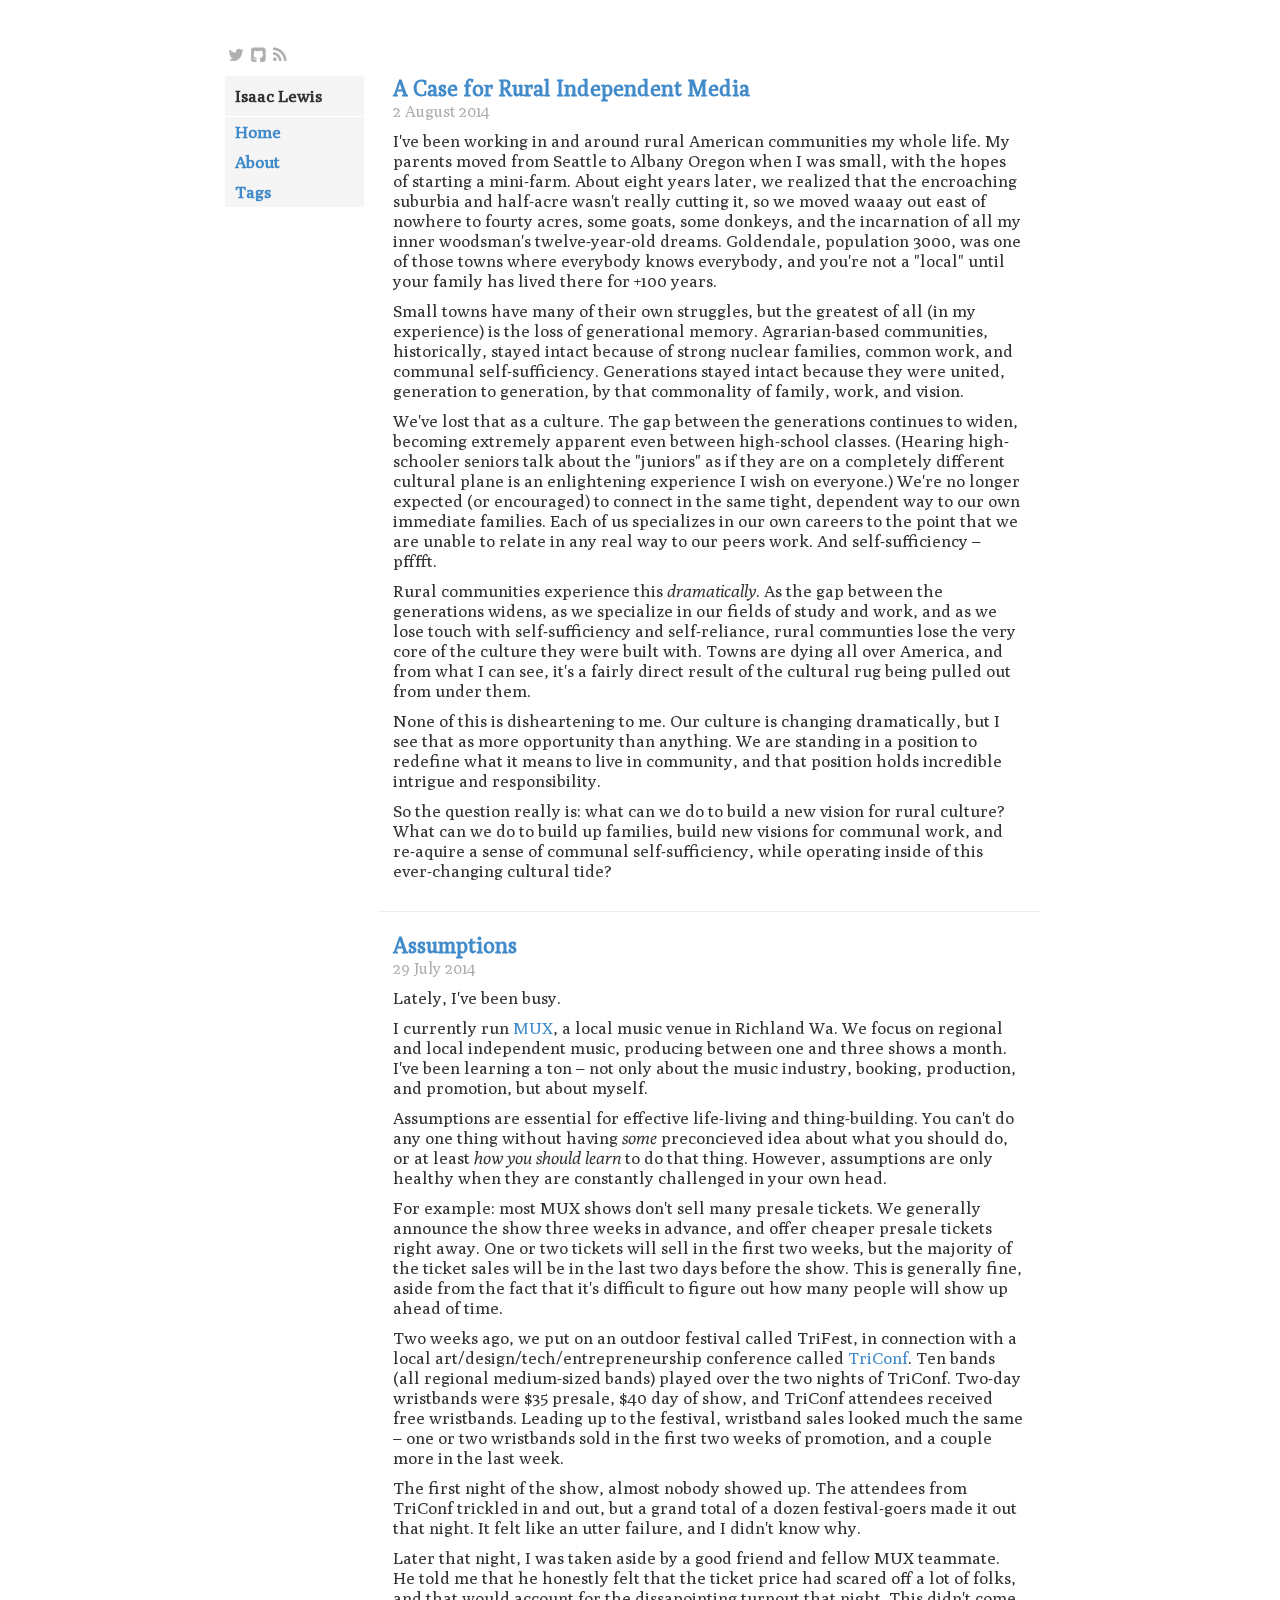
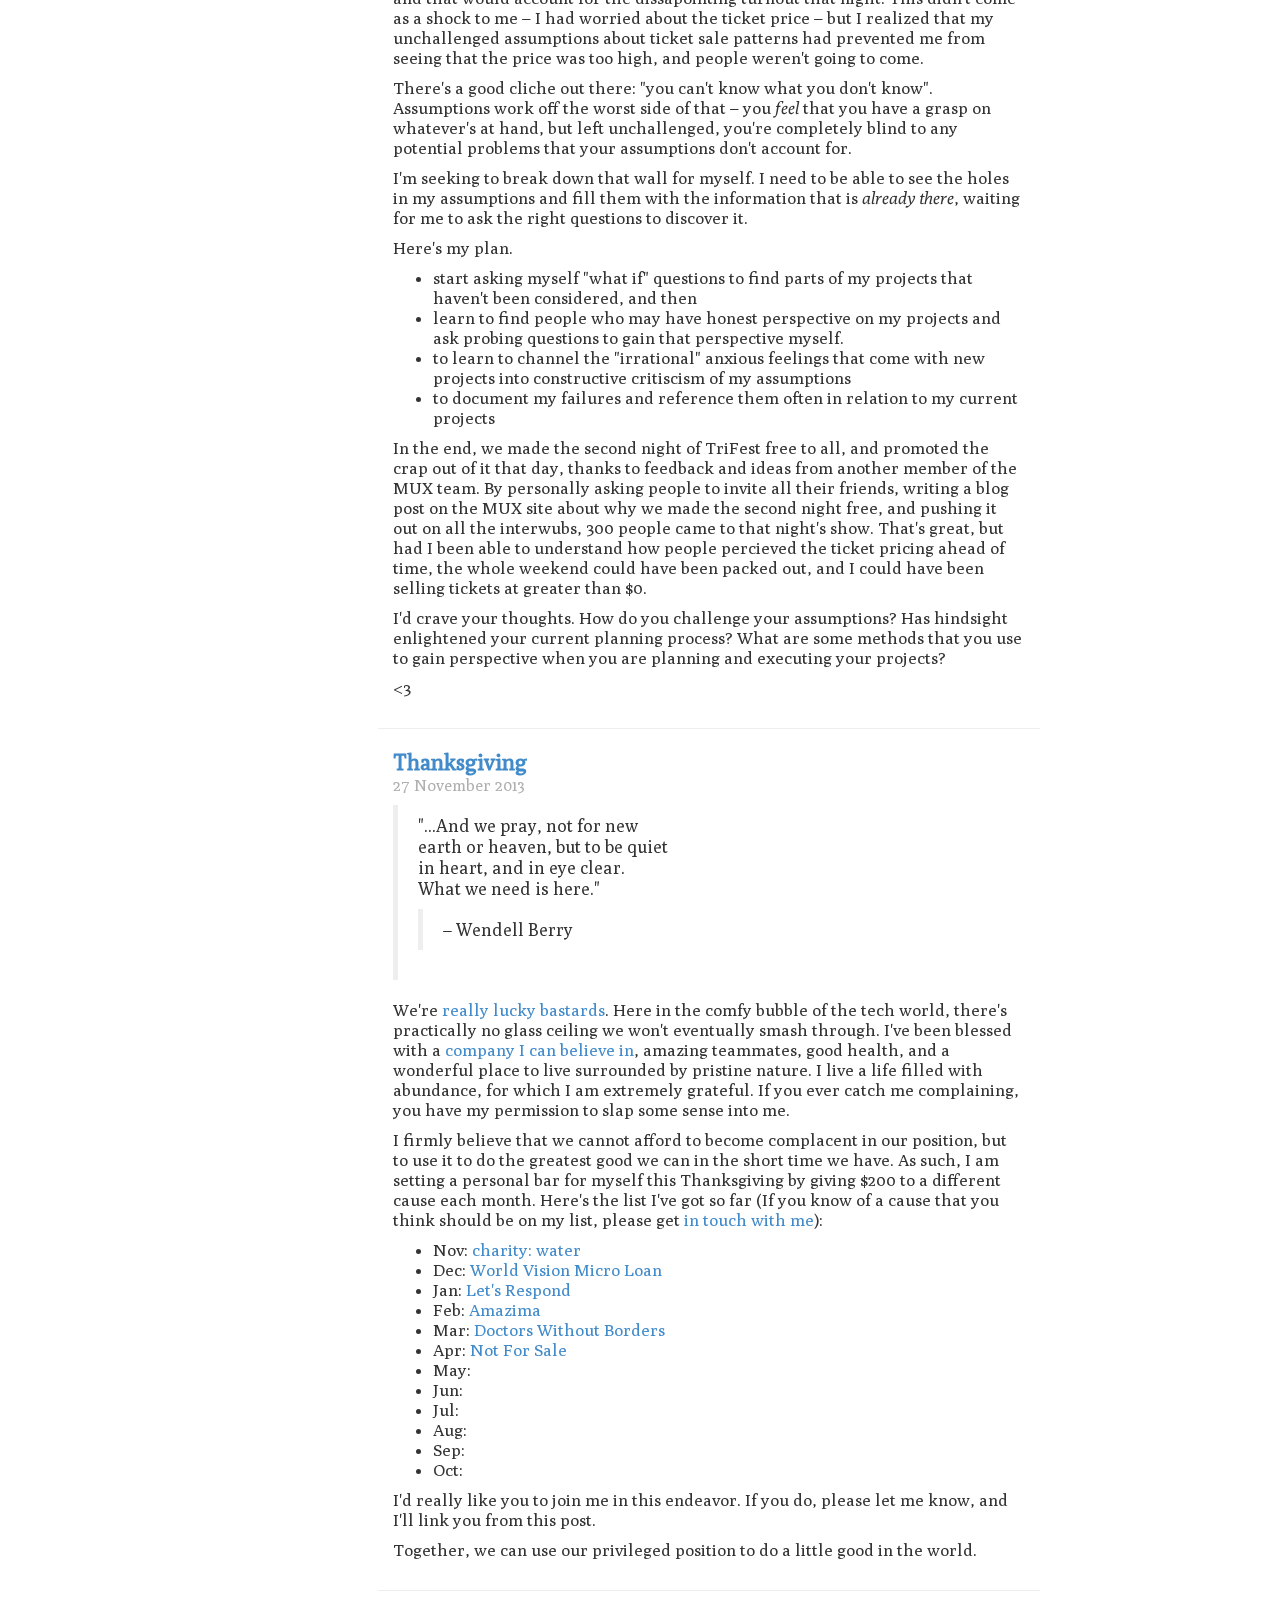
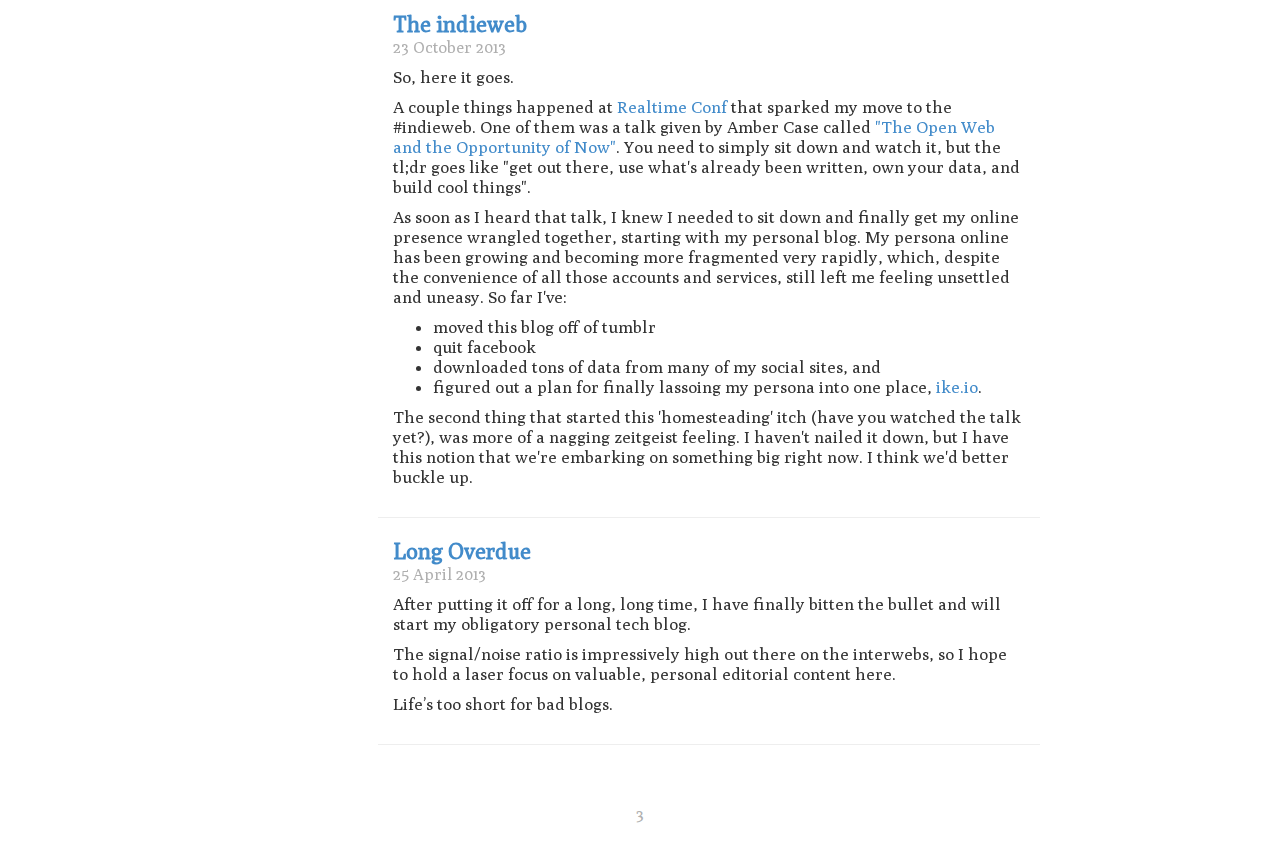
==== commit 4d428020: "internet slowdown code" ====
--- a/index.html
+++ b/index.html
@@ -21,6 +21,11 @@
 
         <!-- JQuery -->
         <script src="http://ike.io/assets/js/jquery-1.10.2.js"></script>
+
+        <script type="text/javascript">
+            var _bftn_options = { animation: 'banner', theme: 'dark' }
+        </script>
+        <script src="//widget.battleforthenet.com/widget.min.js" async></script>
 
         <!-- HTML5 Shim and Respond.js IE8 support of HTML5 elements and media queries -->
         <!-- WARNING: Respond.js doesn't work if you view the page via file:// -->
@@ -79,6 +84,34 @@
             <div class="col-sm-8">
                 <ul class="postlist-block">
                     <li>
+                    <li><a class="postlist-title" href="/2014/a-case-for-rural-independent-media/">A Case for Rural Independent Media</a></li>
+                    
+                        <a class="postlist-meta pull-right comments-meta" href="/2014/a-case-for-rural-independent-media/#disqus_thread">0 <i class="fa fa-comments-o fa-lg"></i></a></li>
+                        <time class="timeago postlist-meta" datetime="Saturday 2 August 2014">2 August 2014</time>
+                    
+                </ul>
+            </div>
+
+            <div class="col-sm-12">
+                <p>I&#39;ve been working in and around rural American communities my whole life. My parents moved from Seattle to Albany Oregon when I was small, with the hopes of starting a mini-farm. About eight years later, we realized that the encroaching suburbia and half-acre wasn&#39;t really cutting it, so we moved waaay out east of nowhere to fourty acres, some goats, some donkeys, and the incarnation of all my inner woodsman&#39;s twelve-year-old dreams. Goldendale, population 3000, was one of those towns where everybody knows everybody, and you&#39;re not a &quot;local&quot; until your family has lived there for +100 years. </p>
+
+<p>Small towns have many of their own struggles, but the greatest of all (in my experience) is the loss of generational memory. Agrarian-based communities, historically, stayed intact because of strong nuclear families, common work, and communal self-sufficiency. Generations stayed intact because they were united, generation to generation, by that commonality of family, work, and vision.</p>
+
+<p>We&#39;ve lost that as a culture. The gap between the generations continues to widen, becoming extremely apparent even between high-school classes. (Hearing high-schooler seniors talk about the &quot;juniors&quot; as if they are on a completely different cultural plane is an enlightening experience I wish on everyone.) We&#39;re no longer expected (or encouraged) to connect in the same tight, dependent way to our own immediate families. Each of us specializes in our own careers to the point that we are unable to relate in any real way to our peers work. And self-sufficiency – pfffft.</p>
+
+<p>Rural communities experience this <em>dramatically</em>. As the gap between the generations widens, as we specialize in our fields of study and work, and as we lose touch with self-sufficiency and self-reliance, rural communties lose the very core of the culture they were built with. Towns are dying all over America, and from what I can see, it&#39;s a fairly direct result of the cultural rug being pulled out from under them.</p>
+
+<p>None of this is disheartening to me. Our culture is changing dramatically, but I see that as more opportunity than anything. We are standing in a position to redefine what it means to live in community, and that position holds incredible intrigue and responsibility.</p>
+
+<p>So the question really is: what can we do to build a new vision for rural culture? What can we do to build up families, build new visions for communal work, and re-aquire a sense of communal self-sufficiency, while operating inside of this ever-changing cultural tide?</p>
+
+            </div>
+        </div>
+        
+        <div class="post-li">
+            <div class="col-sm-8">
+                <ul class="postlist-block">
+                    <li>
                     <li><a class="postlist-title" href="/2014/challenging-our-assumptions/">Assumptions</a></li>
                     
                         <a class="postlist-meta pull-right comments-meta" href="/2014/challenging-our-assumptions/#disqus_thread">0 <i class="fa fa-comments-o fa-lg"></i></a></li>
@@ -243,7 +276,7 @@
             </div>
         </div>
         <footer class="footer text-center postlist-meta">
-            Powered by <a class="link" href="https://github.com/nadjetey/wangana">Wangana</a> - Jekyll theme.
+            3
         </footer>
     </div>
 </main>
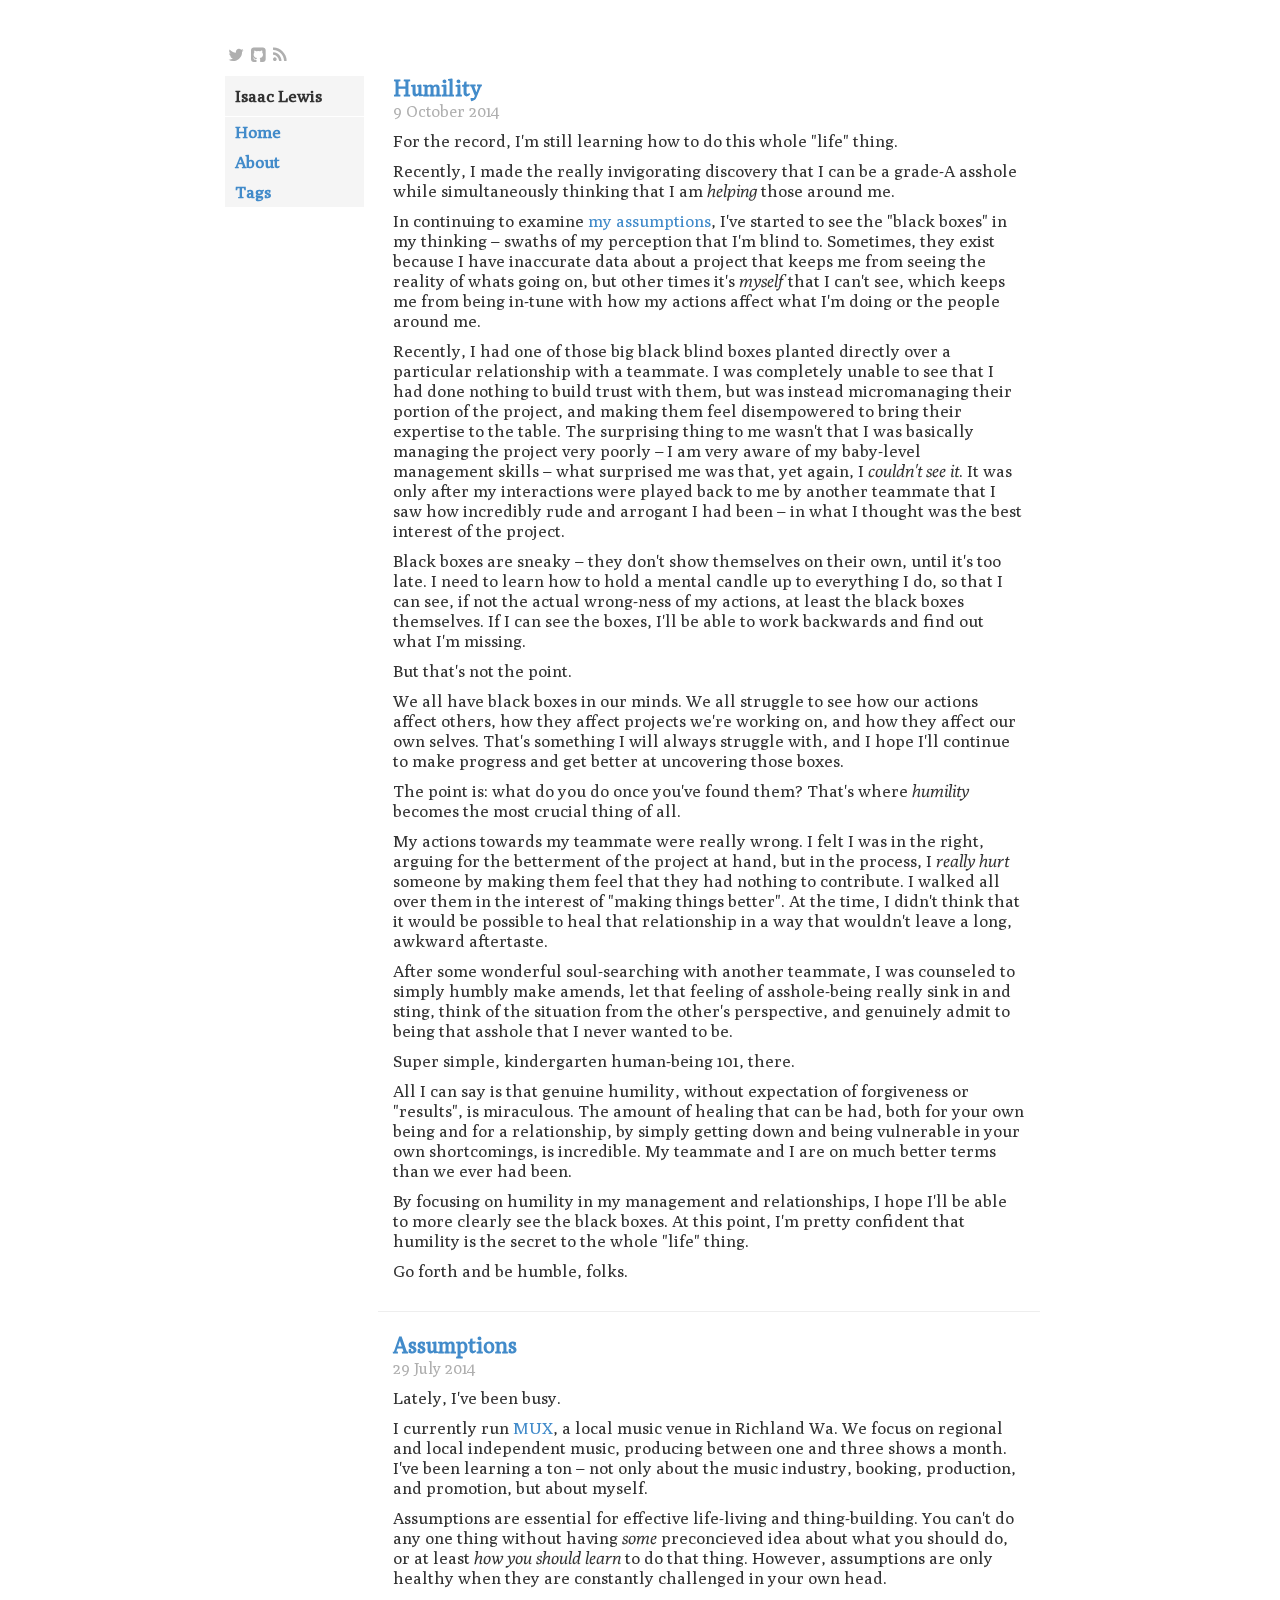
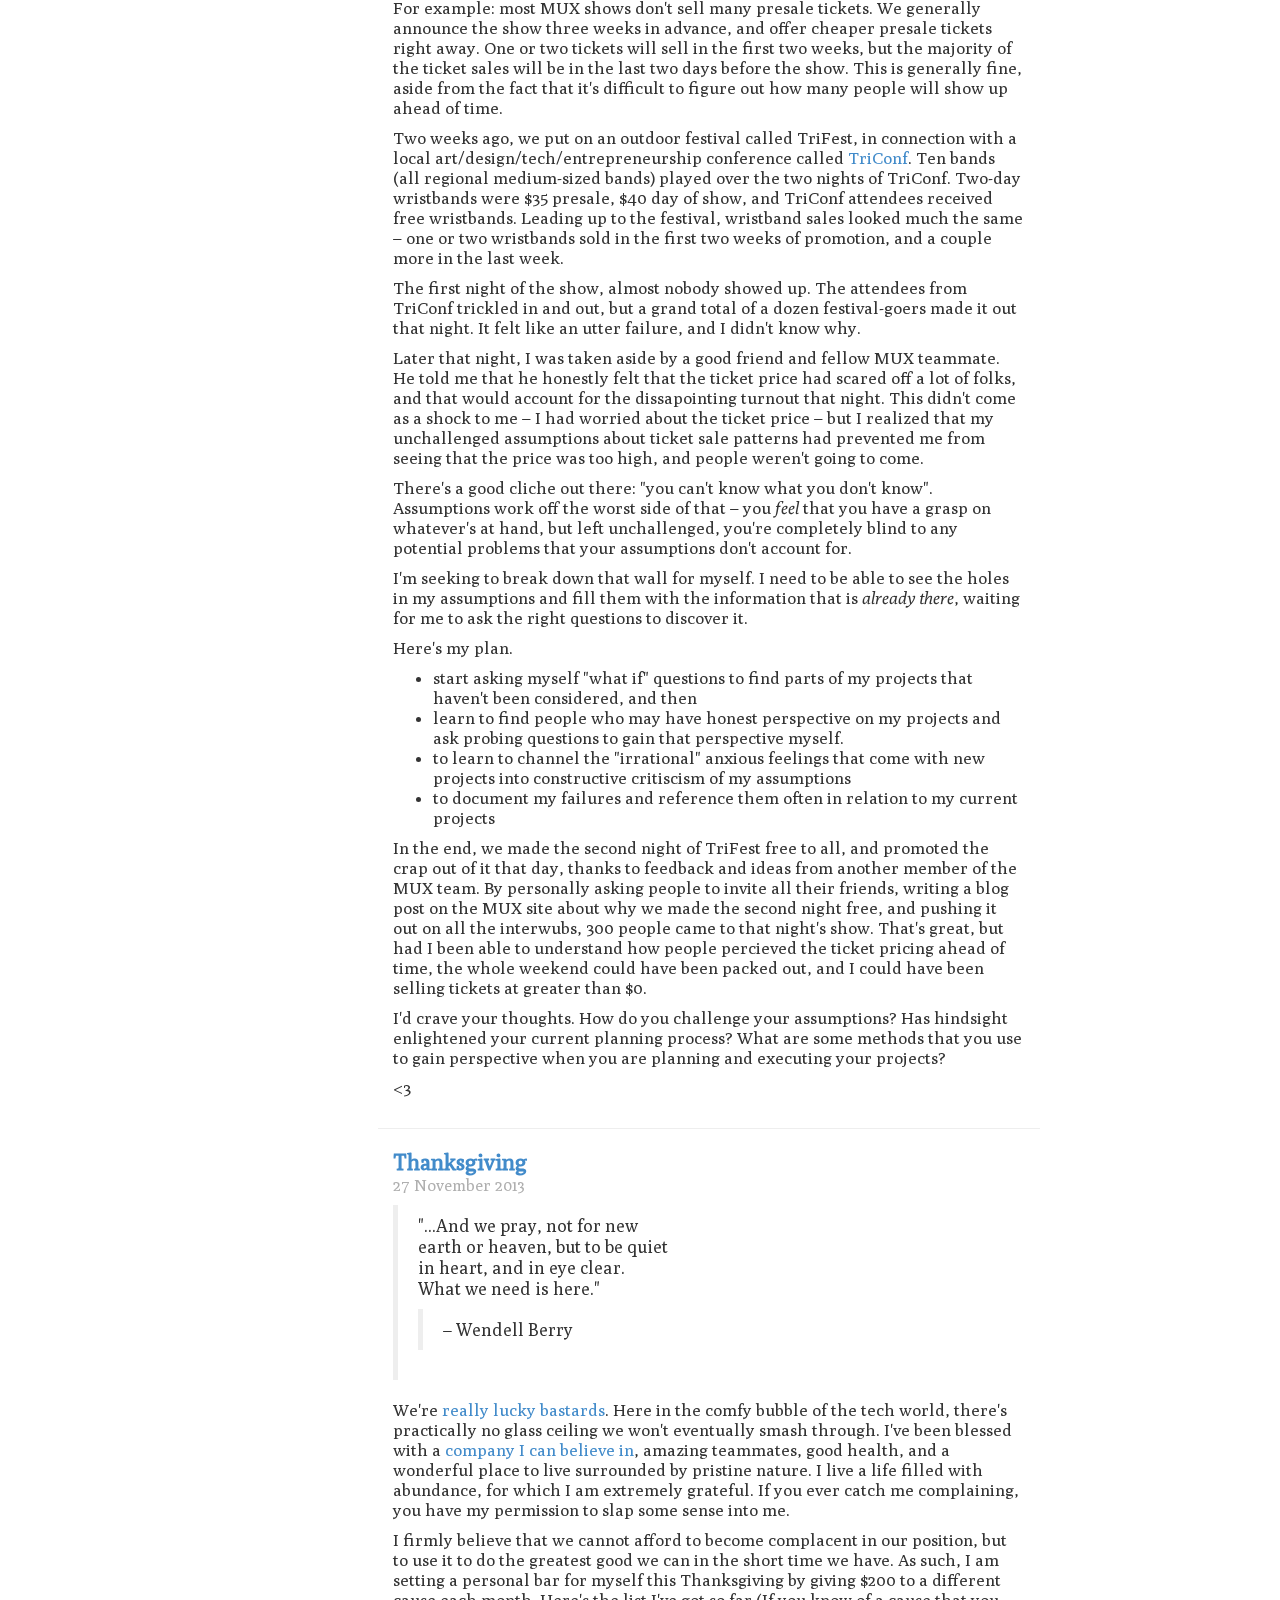
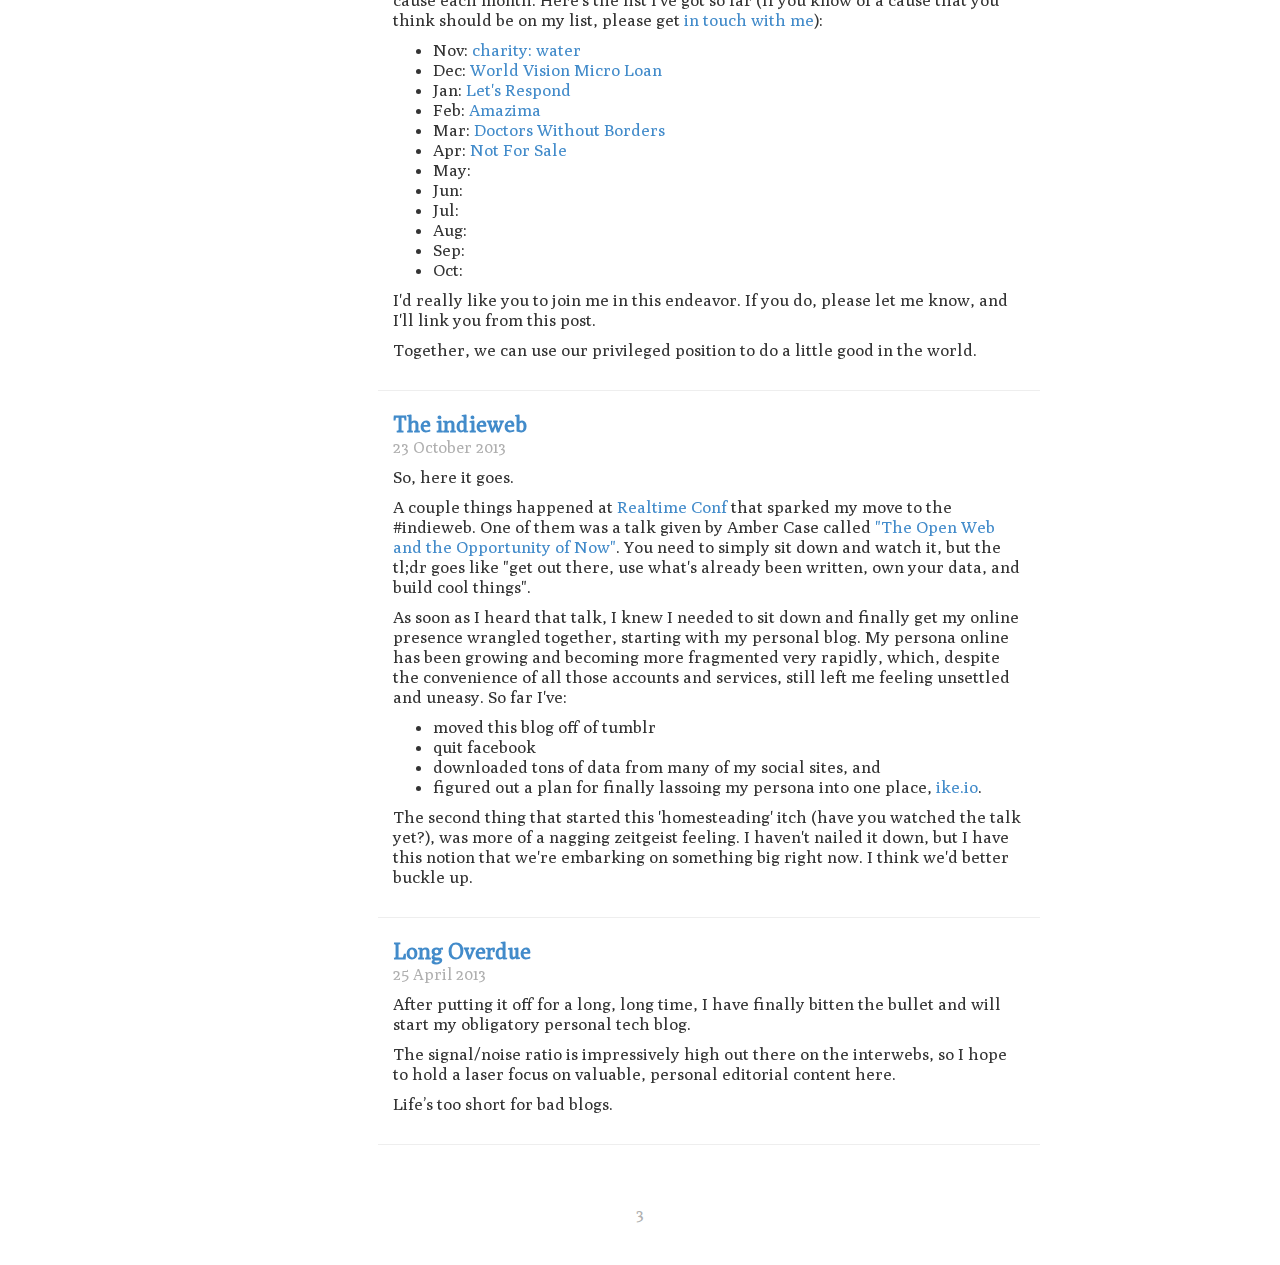
==== commit f076b668: "humility post" ====
--- a/index.html
+++ b/index.html
@@ -84,26 +84,42 @@
             <div class="col-sm-8">
                 <ul class="postlist-block">
                     <li>
-                    <li><a class="postlist-title" href="/2014/a-case-for-rural-independent-media/">A Case for Rural Independent Media</a></li>
-                    
-                        <a class="postlist-meta pull-right comments-meta" href="/2014/a-case-for-rural-independent-media/#disqus_thread">0 <i class="fa fa-comments-o fa-lg"></i></a></li>
-                        <time class="timeago postlist-meta" datetime="Saturday 2 August 2014">2 August 2014</time>
-                    
-                </ul>
-            </div>
-
-            <div class="col-sm-12">
-                <p>I&#39;ve been working in and around rural American communities my whole life. My parents moved from Seattle to Albany Oregon when I was small, with the hopes of starting a mini-farm. About eight years later, we realized that the encroaching suburbia and half-acre wasn&#39;t really cutting it, so we moved waaay out east of nowhere to fourty acres, some goats, some donkeys, and the incarnation of all my inner woodsman&#39;s twelve-year-old dreams. Goldendale, population 3000, was one of those towns where everybody knows everybody, and you&#39;re not a &quot;local&quot; until your family has lived there for +100 years. </p>
-
-<p>Small towns have many of their own struggles, but the greatest of all (in my experience) is the loss of generational memory. Agrarian-based communities, historically, stayed intact because of strong nuclear families, common work, and communal self-sufficiency. Generations stayed intact because they were united, generation to generation, by that commonality of family, work, and vision.</p>
-
-<p>We&#39;ve lost that as a culture. The gap between the generations continues to widen, becoming extremely apparent even between high-school classes. (Hearing high-schooler seniors talk about the &quot;juniors&quot; as if they are on a completely different cultural plane is an enlightening experience I wish on everyone.) We&#39;re no longer expected (or encouraged) to connect in the same tight, dependent way to our own immediate families. Each of us specializes in our own careers to the point that we are unable to relate in any real way to our peers work. And self-sufficiency – pfffft.</p>
-
-<p>Rural communities experience this <em>dramatically</em>. As the gap between the generations widens, as we specialize in our fields of study and work, and as we lose touch with self-sufficiency and self-reliance, rural communties lose the very core of the culture they were built with. Towns are dying all over America, and from what I can see, it&#39;s a fairly direct result of the cultural rug being pulled out from under them.</p>
-
-<p>None of this is disheartening to me. Our culture is changing dramatically, but I see that as more opportunity than anything. We are standing in a position to redefine what it means to live in community, and that position holds incredible intrigue and responsibility.</p>
-
-<p>So the question really is: what can we do to build a new vision for rural culture? What can we do to build up families, build new visions for communal work, and re-aquire a sense of communal self-sufficiency, while operating inside of this ever-changing cultural tide?</p>
+                    <li><a class="postlist-title" href="/2014/humility/">Humility</a></li>
+                    
+                        <a class="postlist-meta pull-right comments-meta" href="/2014/humility/#disqus_thread">0 <i class="fa fa-comments-o fa-lg"></i></a></li>
+                        <time class="timeago postlist-meta" datetime="Thursday 9 October 2014">9 October 2014</time>
+                    
+                </ul>
+            </div>
+
+            <div class="col-sm-12">
+                <p>For the record, I&#39;m still learning how to do this whole &quot;life&quot; thing.</p>
+
+<p>Recently, I made the really invigorating discovery that I can be a grade-A asshole while simultaneously thinking that I am <em>helping</em> those around me.</p>
+
+<p>In continuing to examine <a href="/2014/challenging-our-assumptions/">my assumptions</a>, I&#39;ve started to see the &quot;black boxes&quot; in my thinking – swaths of my perception that I&#39;m blind to. Sometimes, they exist because I have inaccurate data about a project that keeps me from seeing the reality of whats going on, but other times it&#39;s <em>myself</em> that I can&#39;t see, which keeps me from being in-tune with how my actions affect what I&#39;m doing or the people around me.</p>
+
+<p>Recently, I had one of those big black blind boxes planted directly over a particular relationship with a teammate. I was completely unable to see that I had done nothing to build trust with them, but was instead micromanaging their portion of the project, and making them feel disempowered to bring their expertise to the table. The surprising thing to me wasn&#39;t that I was basically managing the project very poorly – I am very aware of my baby-level management skills – what surprised me was that, yet again, I <em>couldn&#39;t see it</em>. It was only after my interactions were played back to me by another teammate that I saw how incredibly rude and arrogant I had been – in what I thought was the best interest of the project.</p>
+
+<p>Black boxes are sneaky – they don&#39;t show themselves on their own, until it&#39;s too late. I need to learn how to hold a mental candle up to everything I do, so that I can see, if not the actual wrong-ness of my actions, at least the black boxes themselves. If I can see the boxes, I&#39;ll be able to work backwards and find out what I&#39;m missing.</p>
+
+<p>But that&#39;s not the point. </p>
+
+<p>We all have black boxes in our minds. We all struggle to see how our actions affect others, how they affect projects we&#39;re working on, and how they affect our own selves. That&#39;s something I will always struggle with, and I hope I&#39;ll continue to make progress and get better at uncovering those boxes.</p>
+
+<p>The point is: what do you do once you&#39;ve found them? That&#39;s where <em>humility</em> becomes the most crucial thing of all. </p>
+
+<p>My actions towards my teammate were really wrong. I felt I was in the right, arguing for the betterment of the project at hand, but in the process, I <em>really hurt</em> someone by making them feel that they had nothing to contribute. I walked all over them in the interest of &quot;making things better&quot;. At the time, I didn&#39;t think that it would be possible to heal that relationship in a way that wouldn&#39;t leave a long, awkward aftertaste.</p>
+
+<p>After some wonderful soul-searching with another teammate, I was counseled to simply humbly make amends, let that feeling of asshole-being really sink in and sting, think of the situation from the other&#39;s perspective, and genuinely admit to being that asshole that I never wanted to be.</p>
+
+<p>Super simple, kindergarten human-being 101, there.</p>
+
+<p>All I can say is that genuine humility, without expectation of forgiveness or &quot;results&quot;, is miraculous. The amount of healing that can be had, both for your own being and for a relationship, by simply getting down and being vulnerable in your own shortcomings, is incredible. My teammate and I are on much better terms than we ever had been. </p>
+
+<p>By focusing on humility in my management and relationships, I hope I&#39;ll be able to more clearly see the black boxes. At this point, I&#39;m pretty confident that humility is the secret to the whole &quot;life&quot; thing.</p>
+
+<p>Go forth and be humble, folks.</p>
 
             </div>
         </div>
